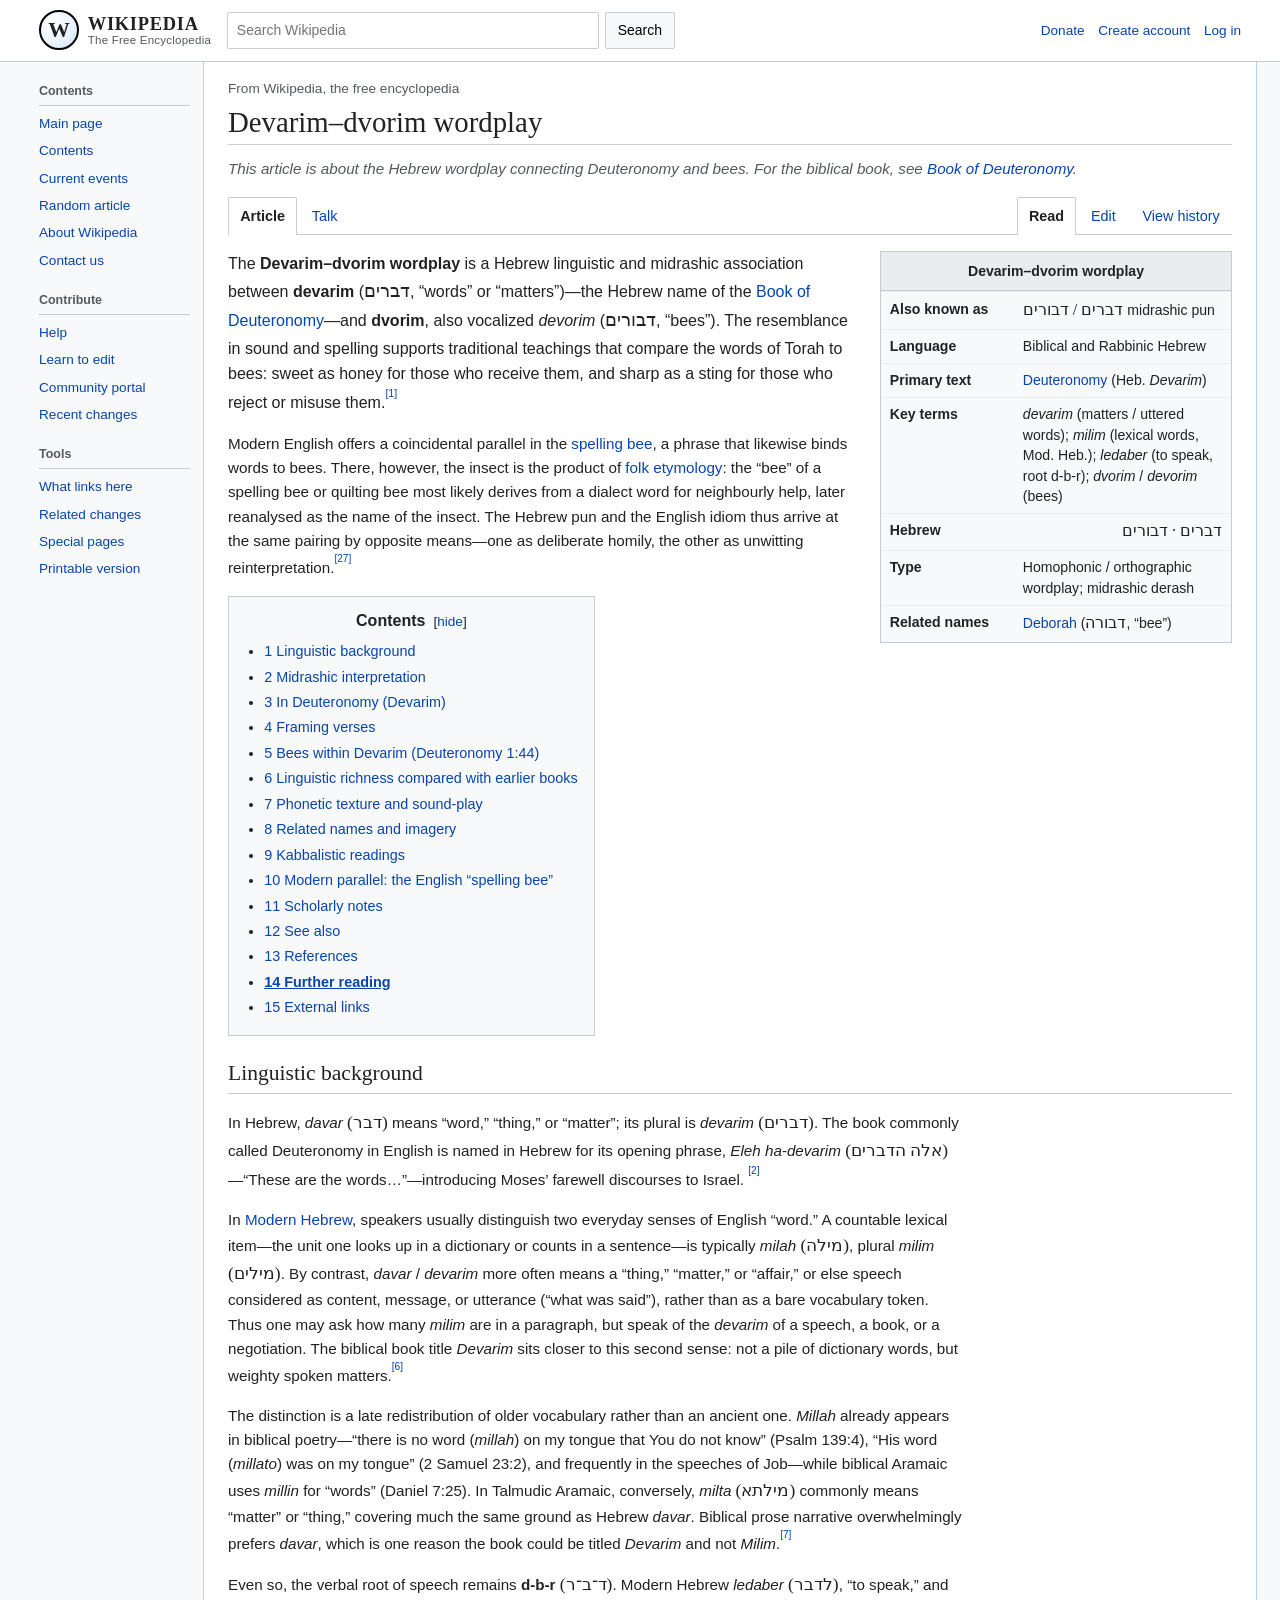
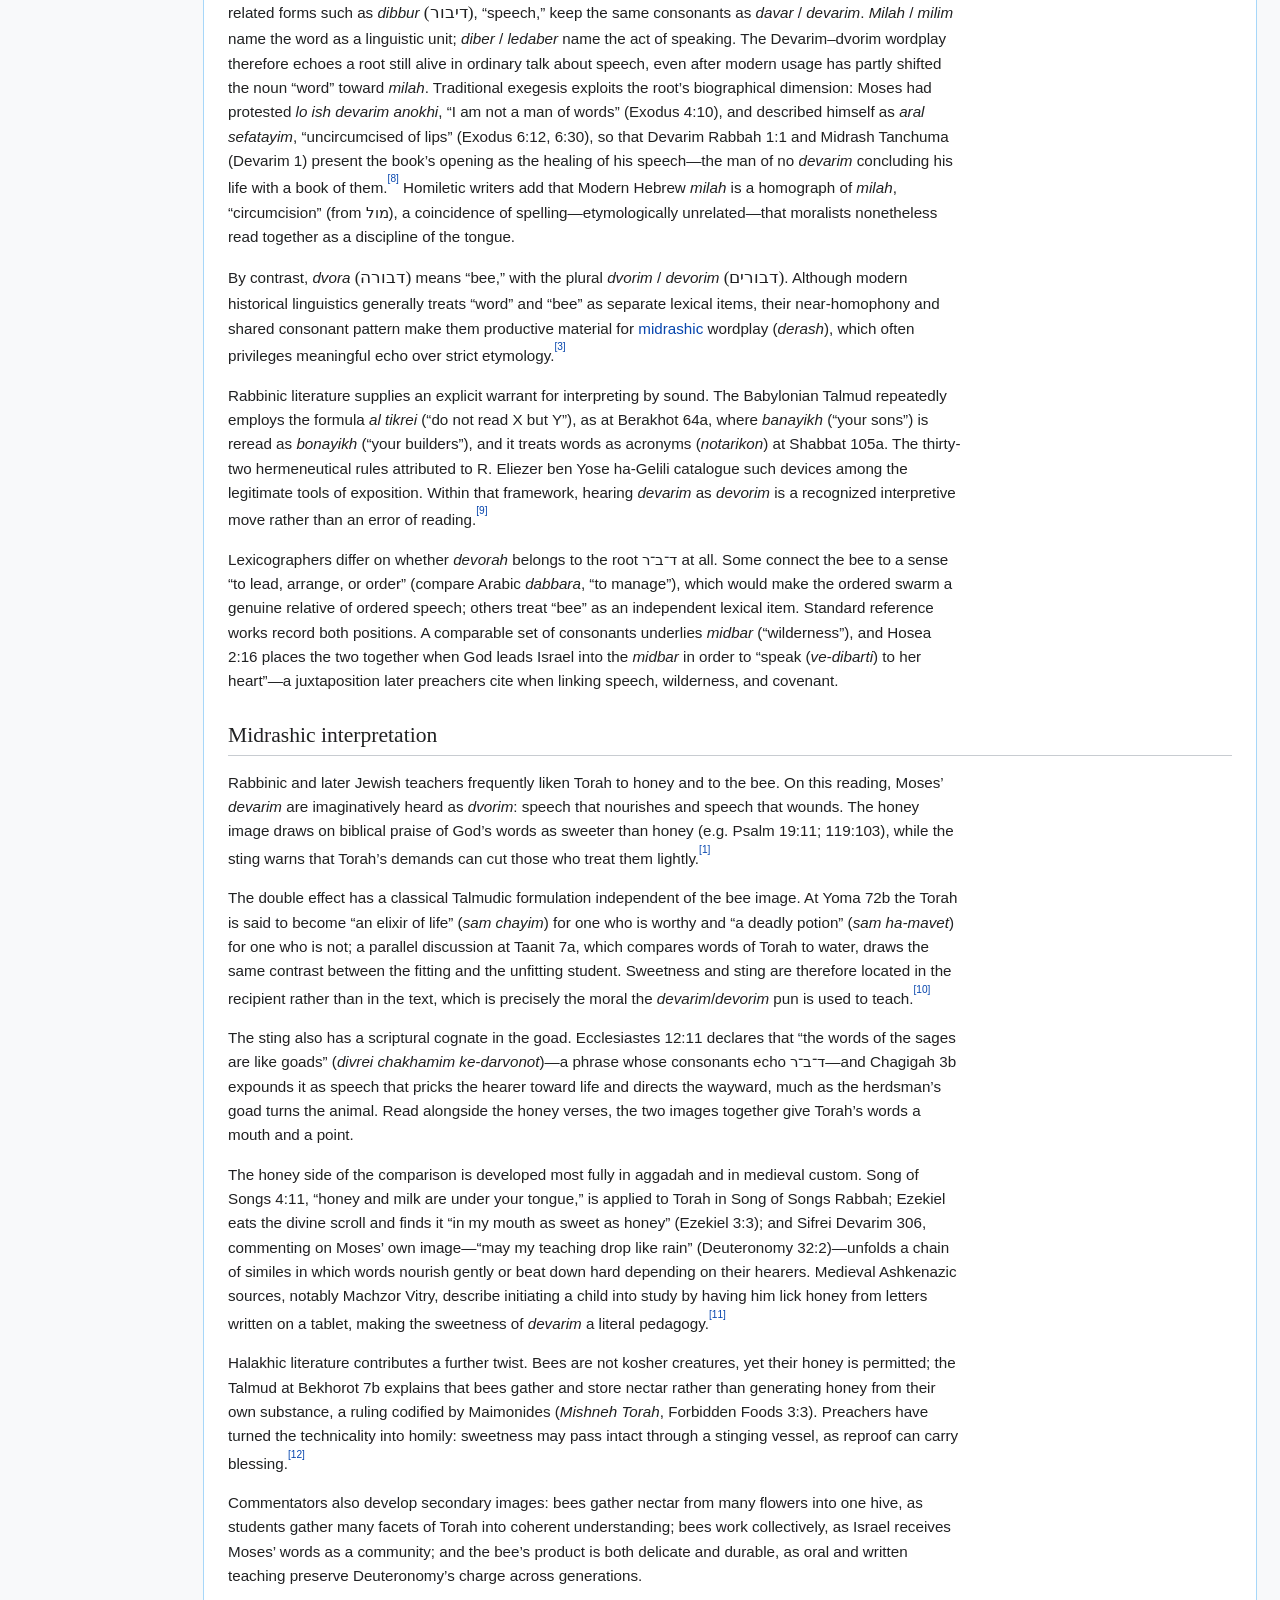
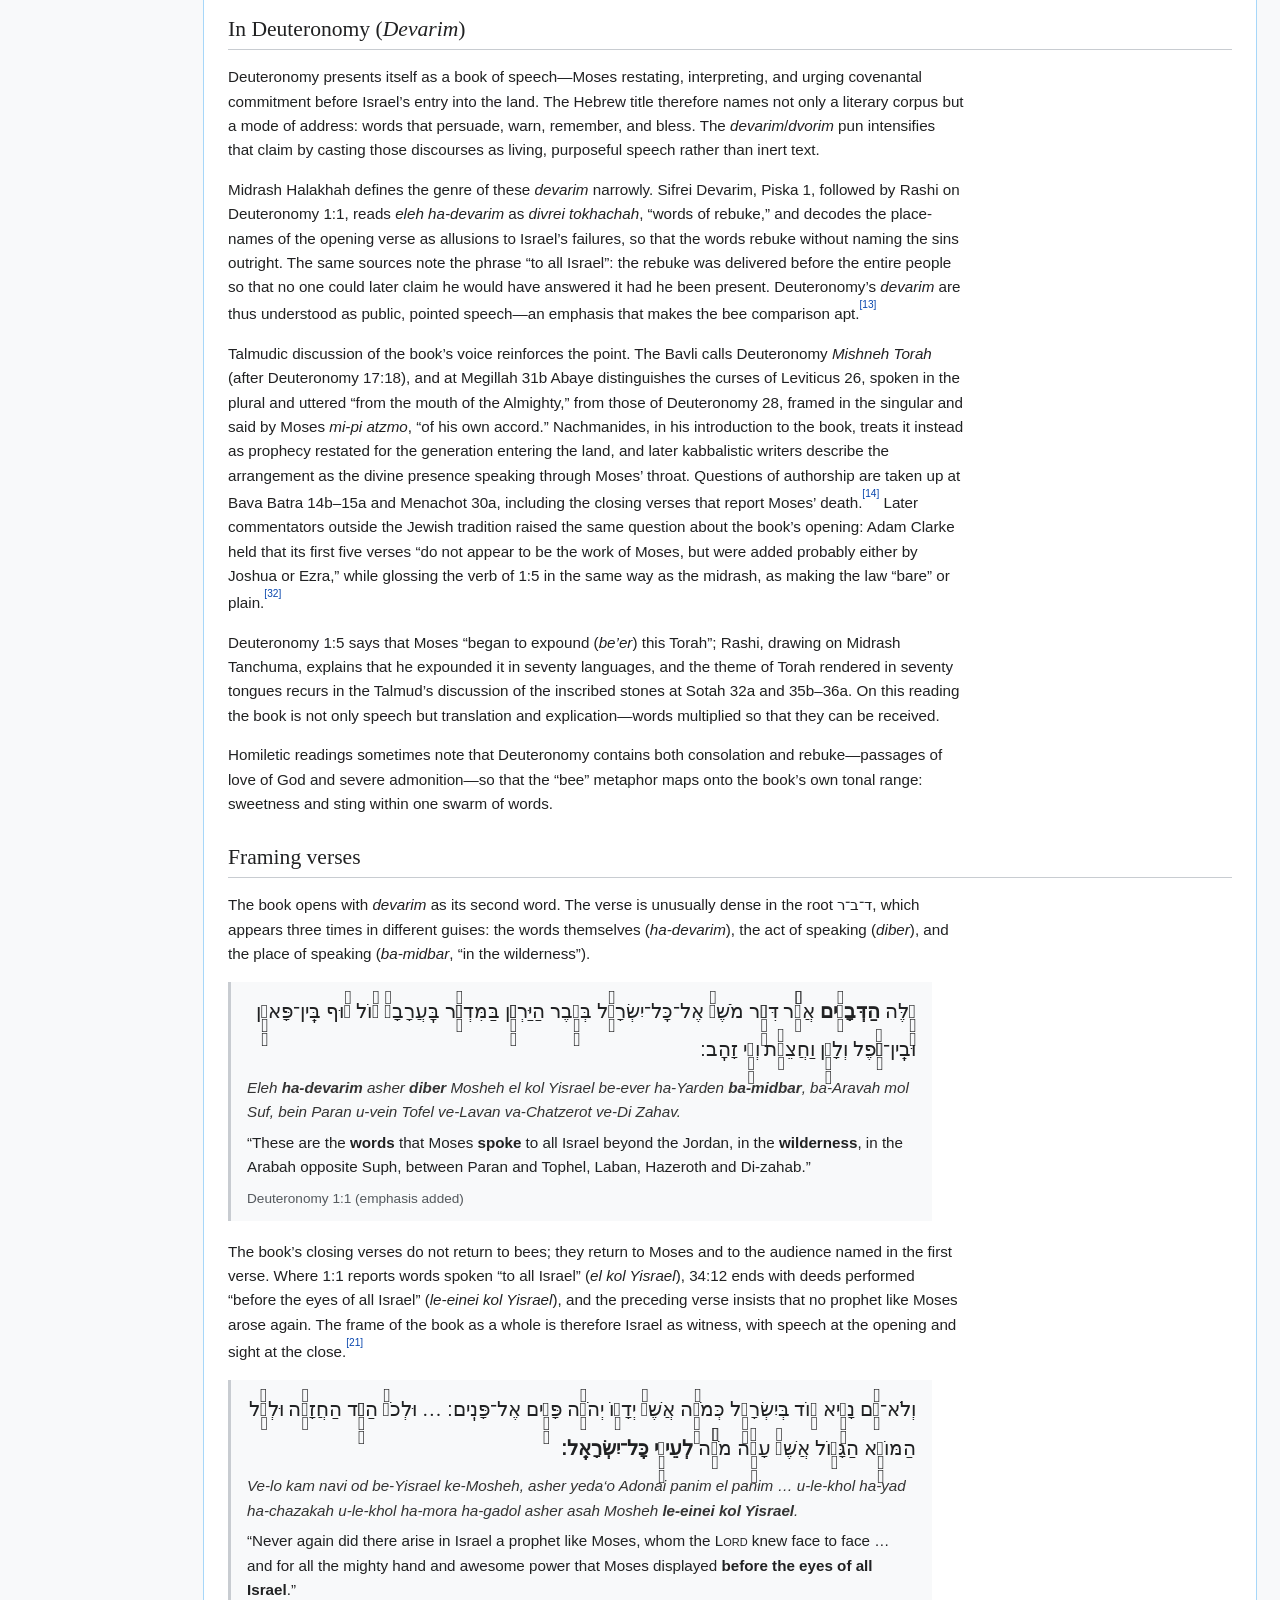
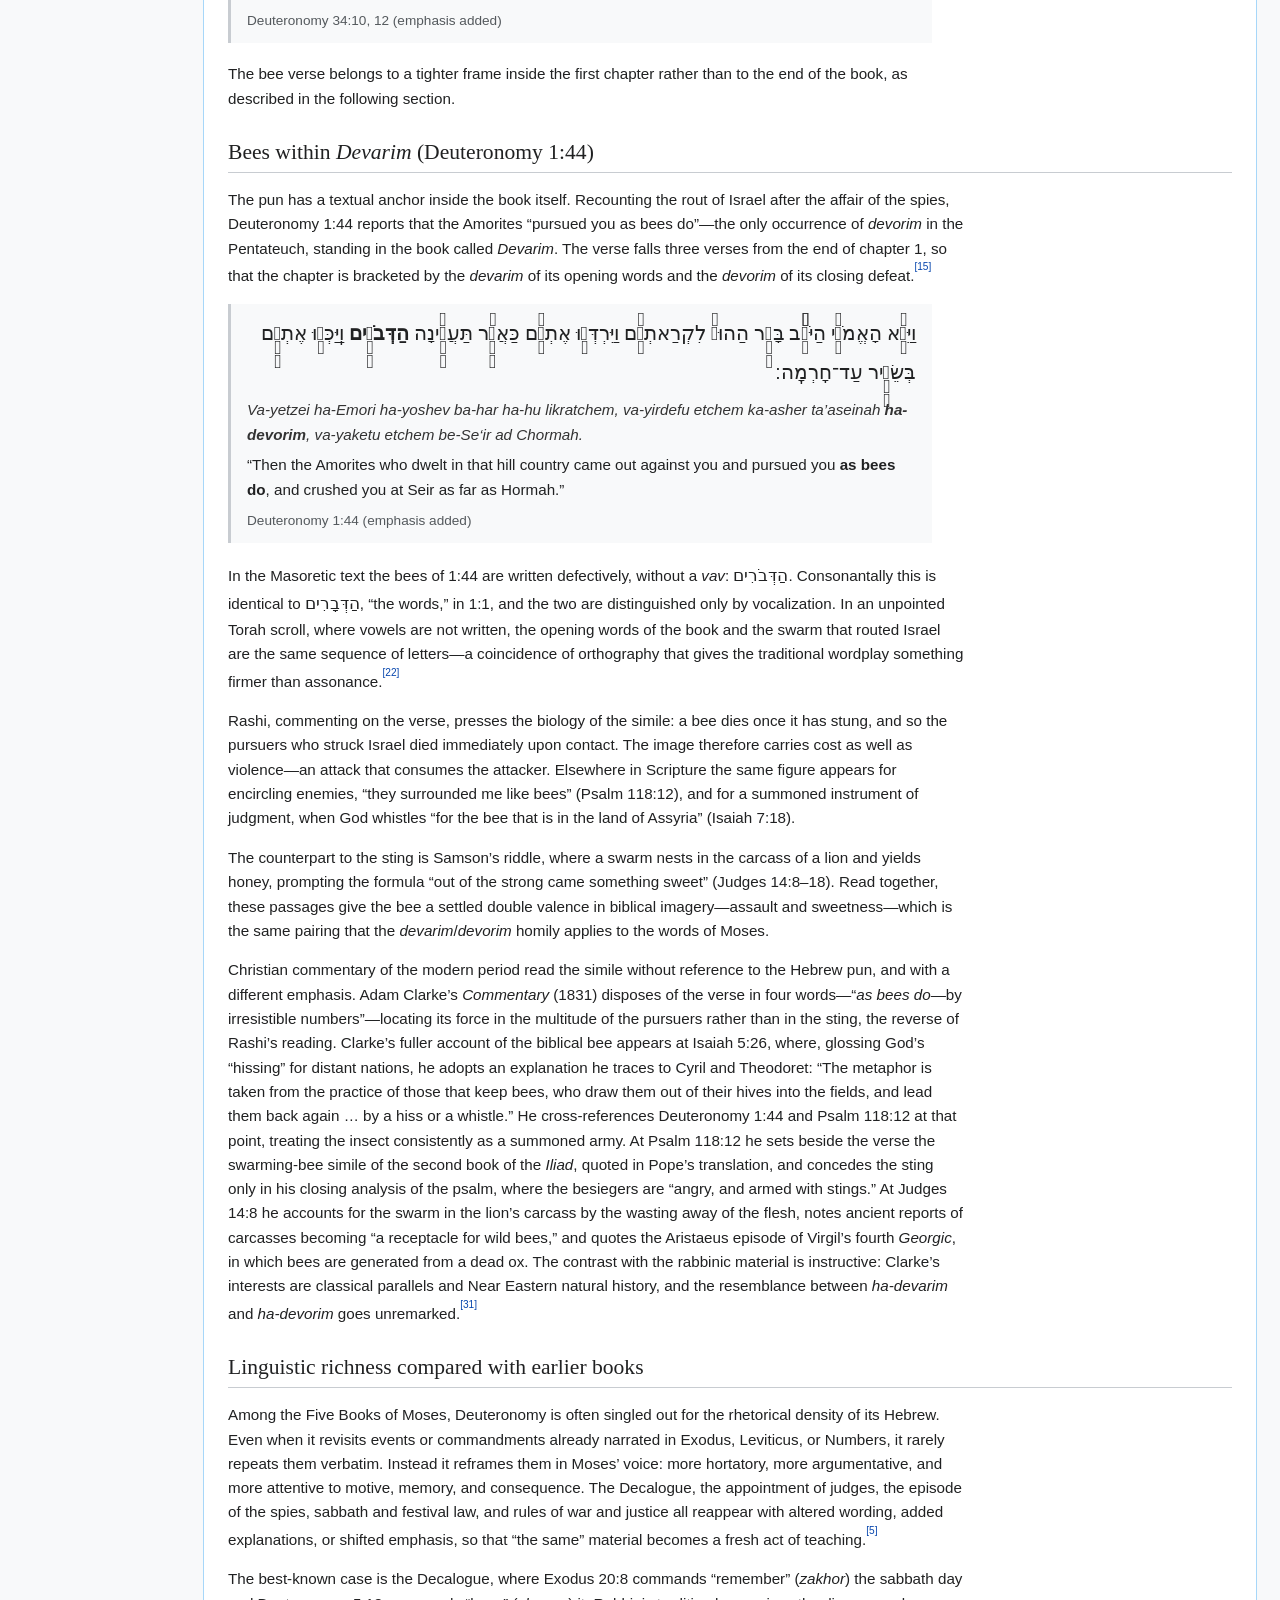
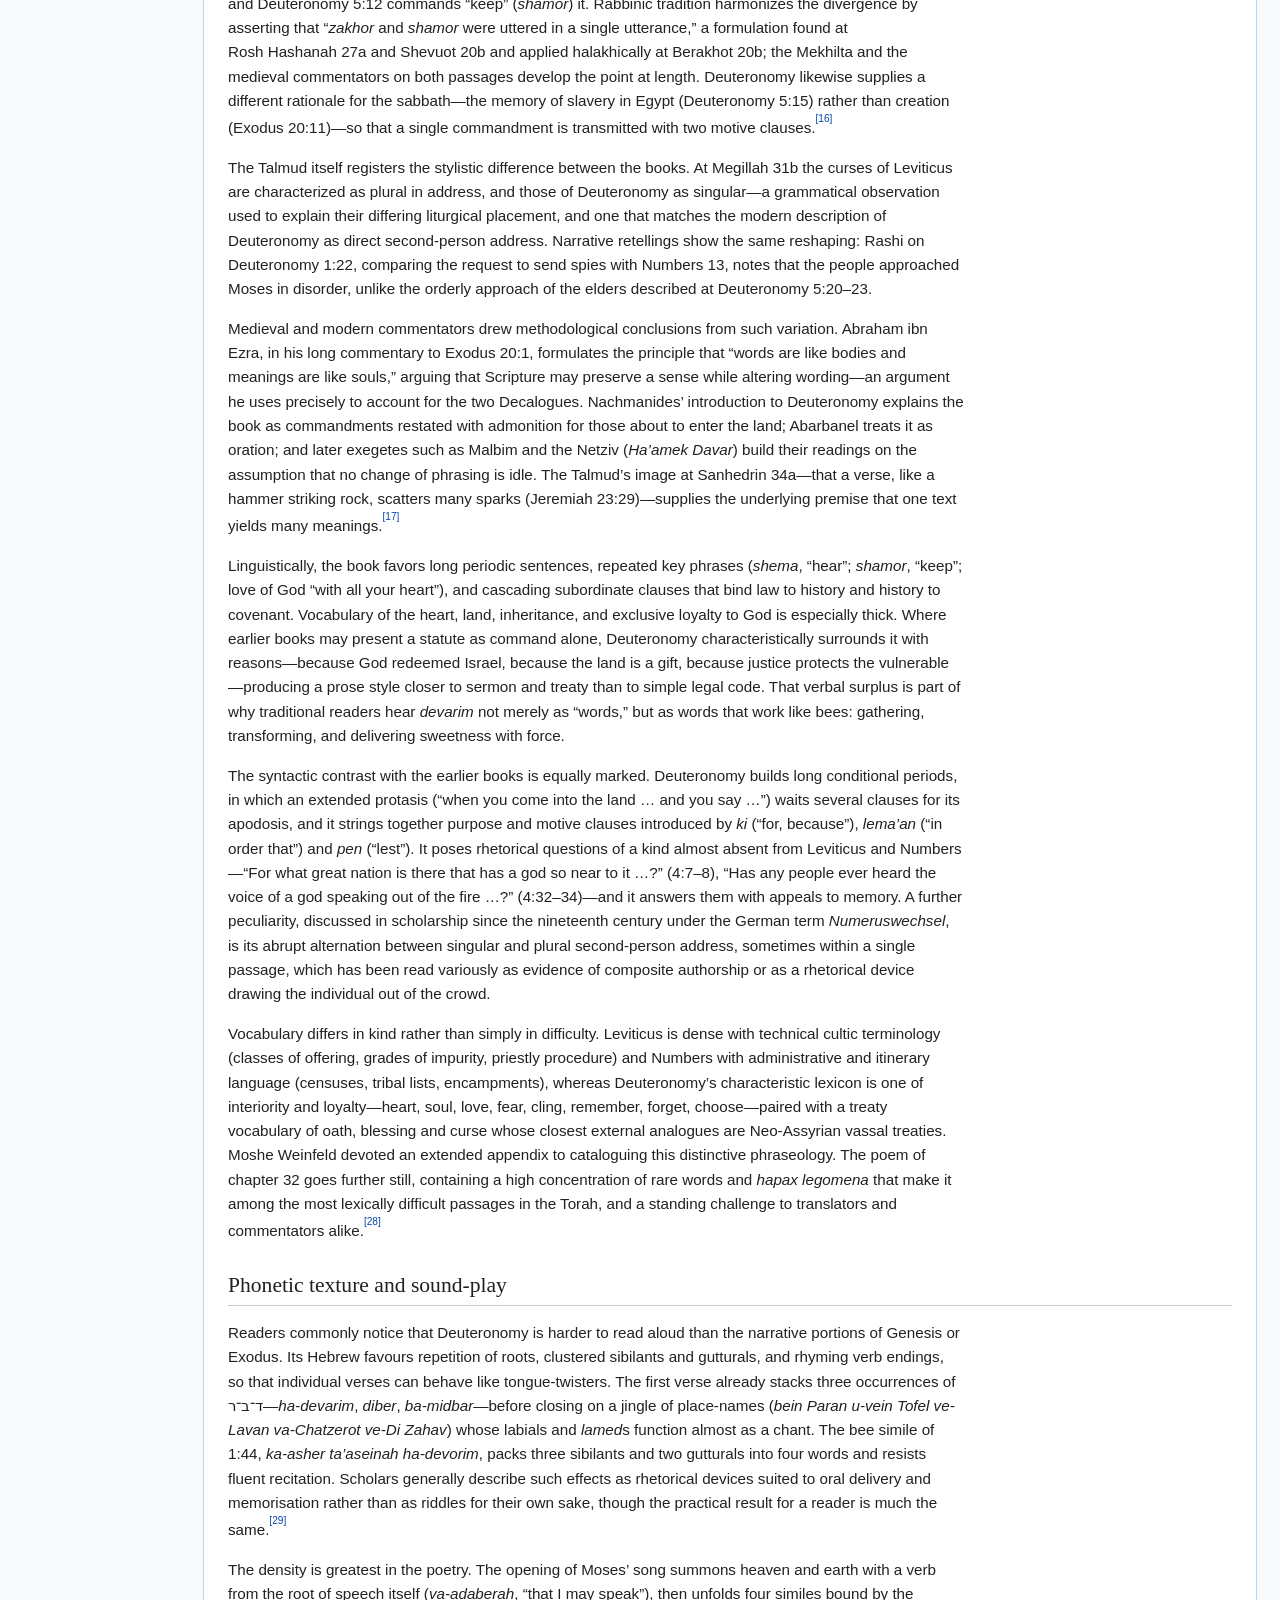
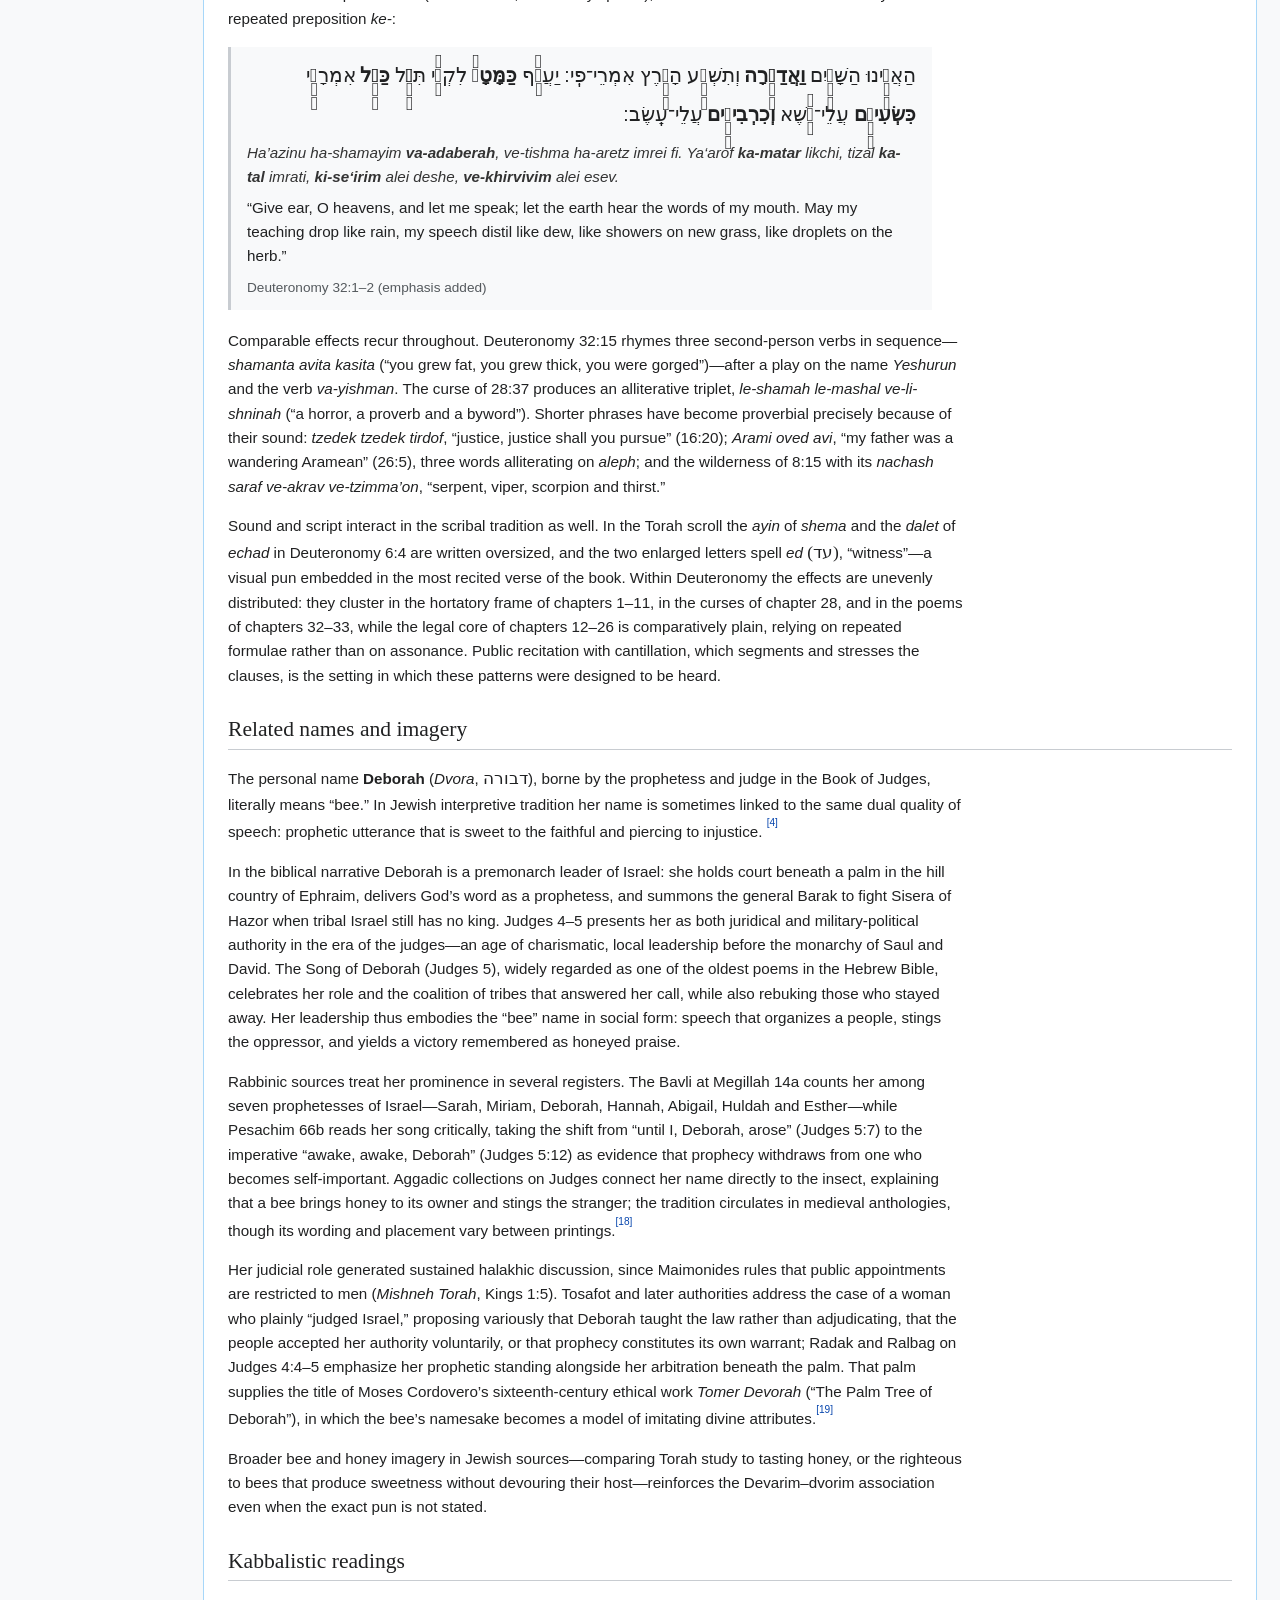
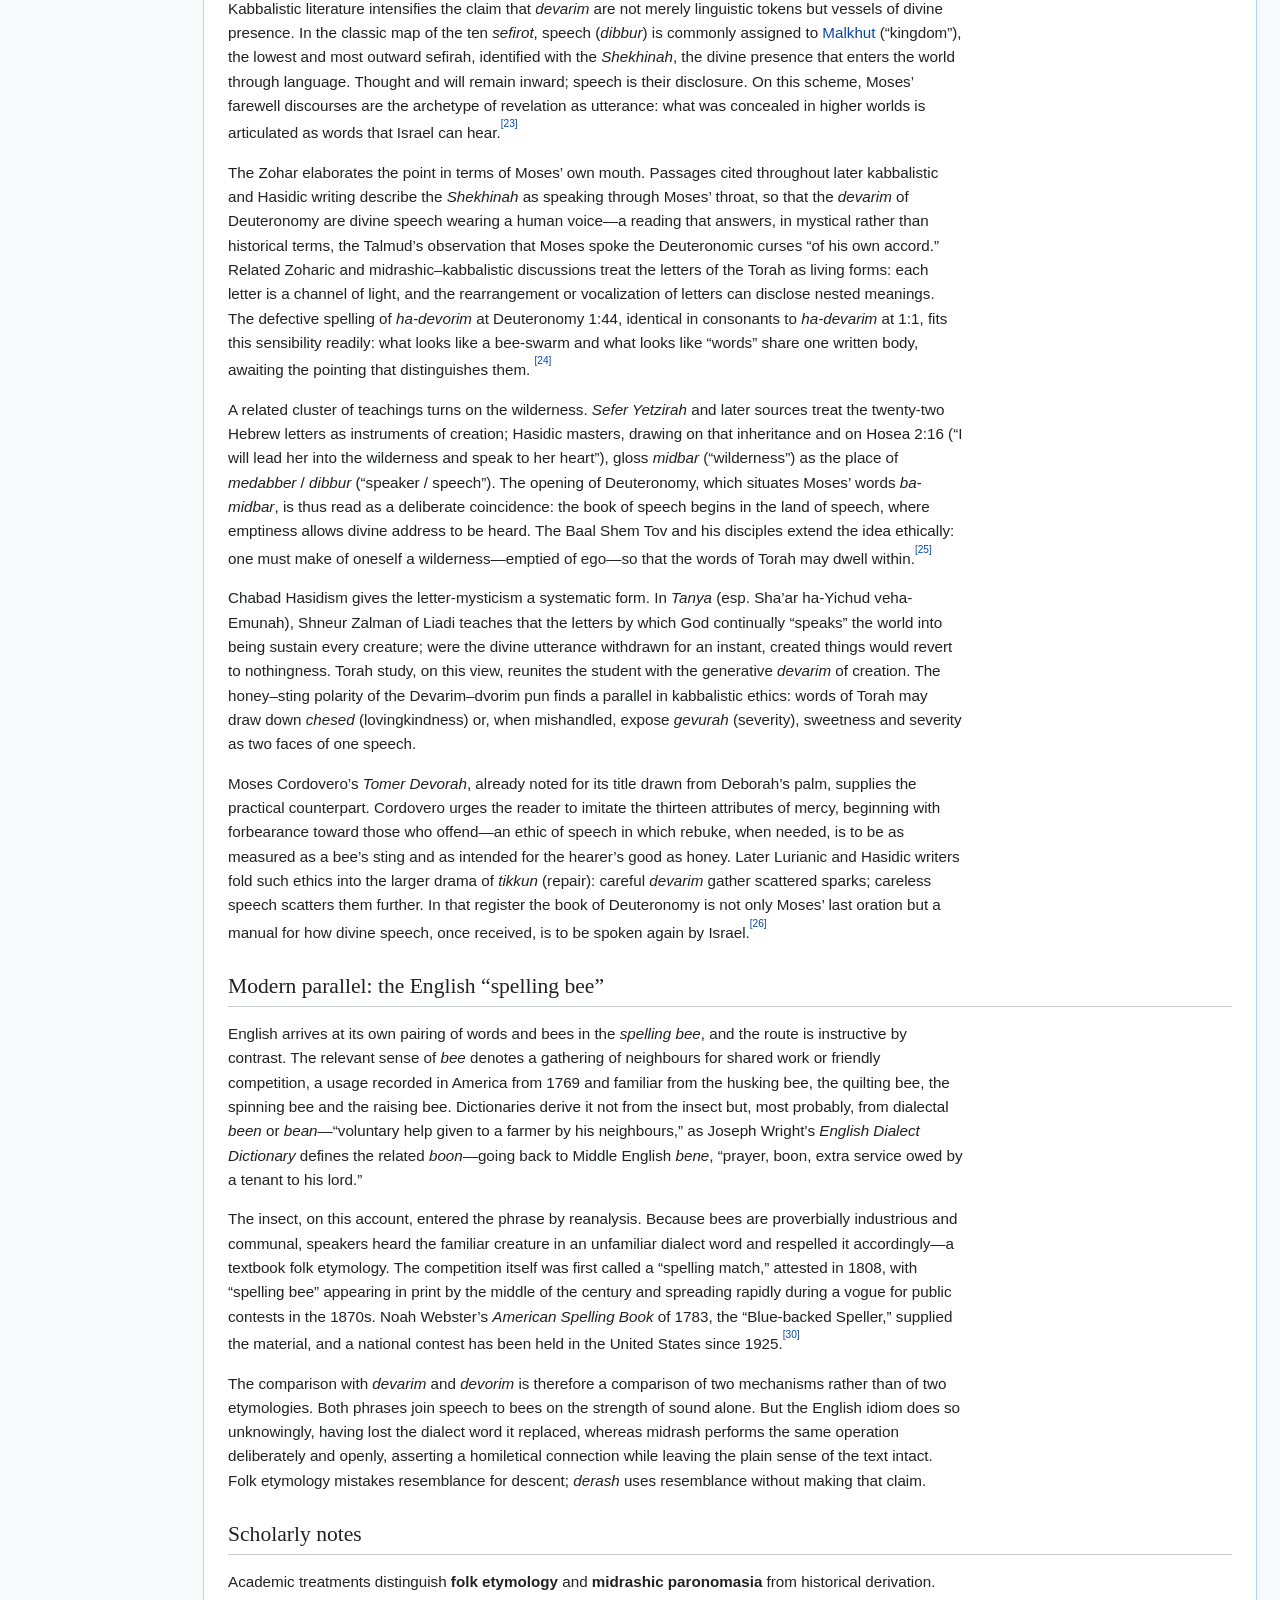
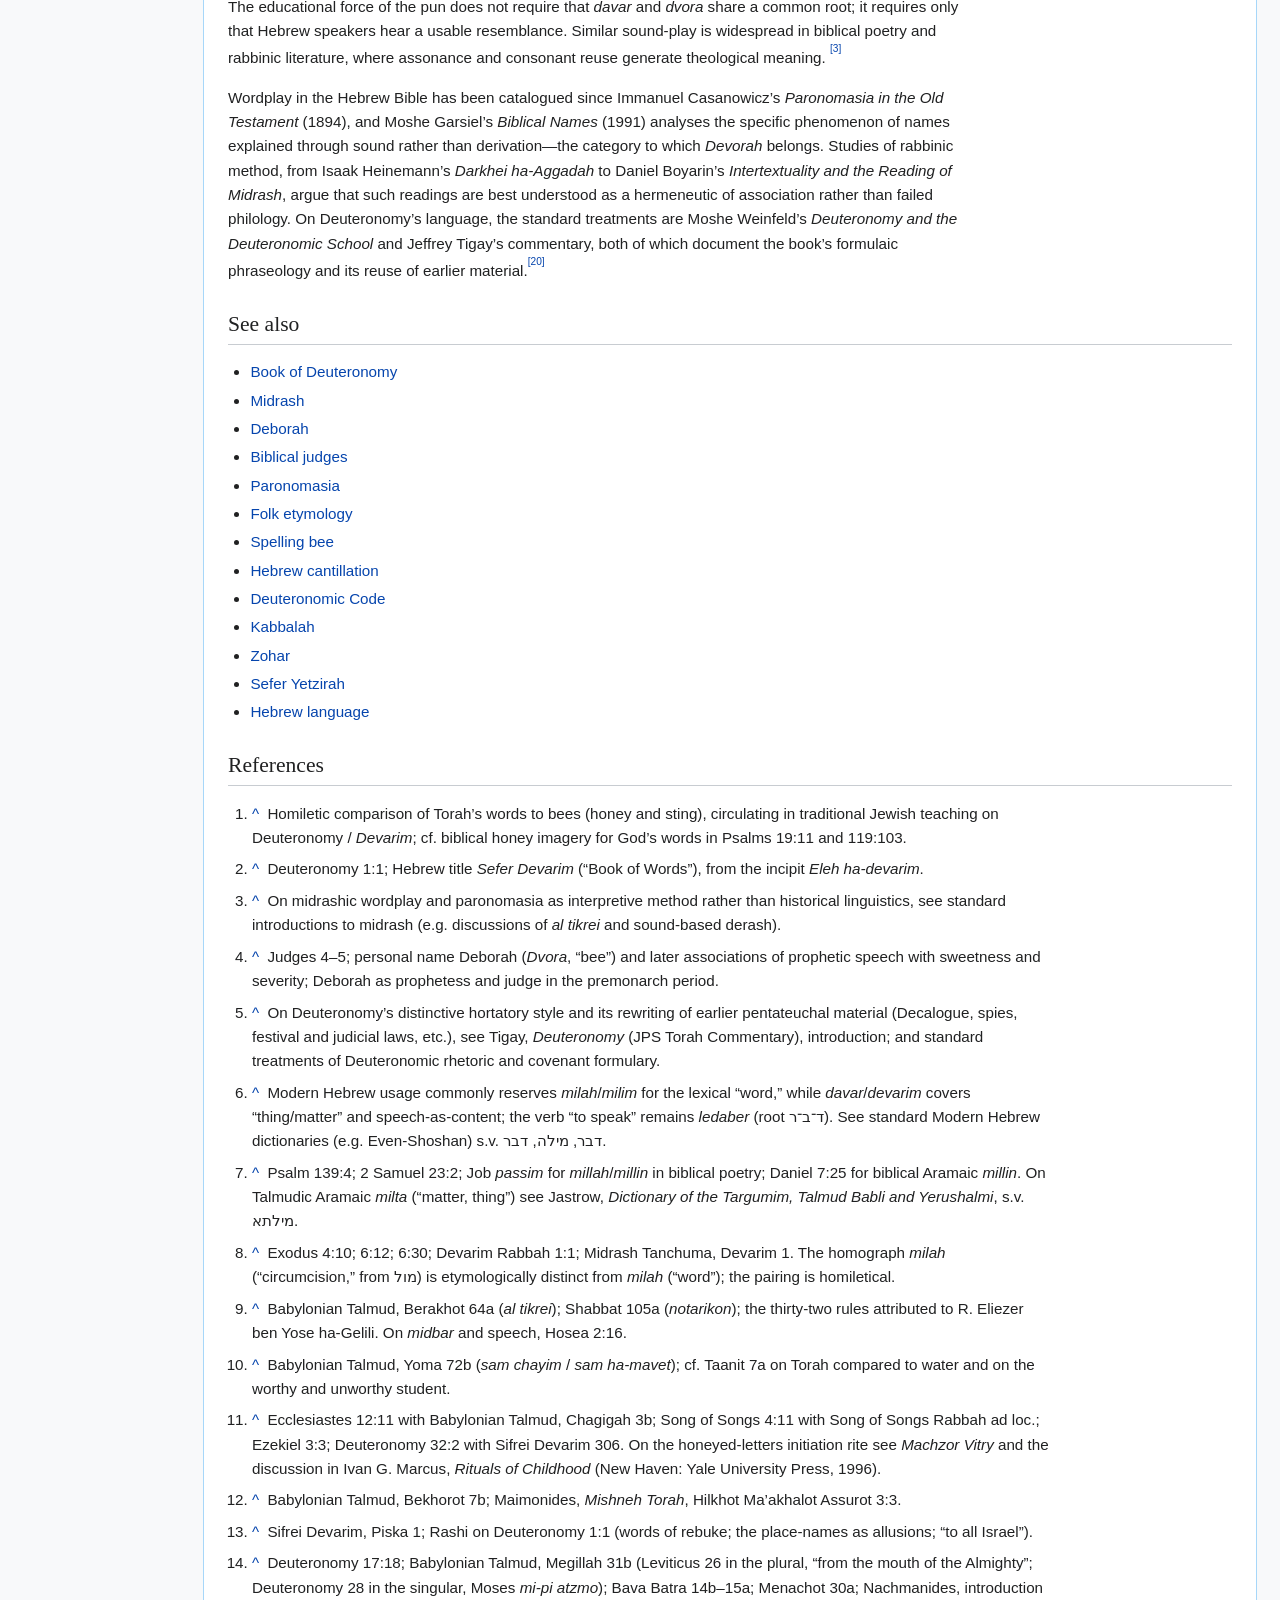
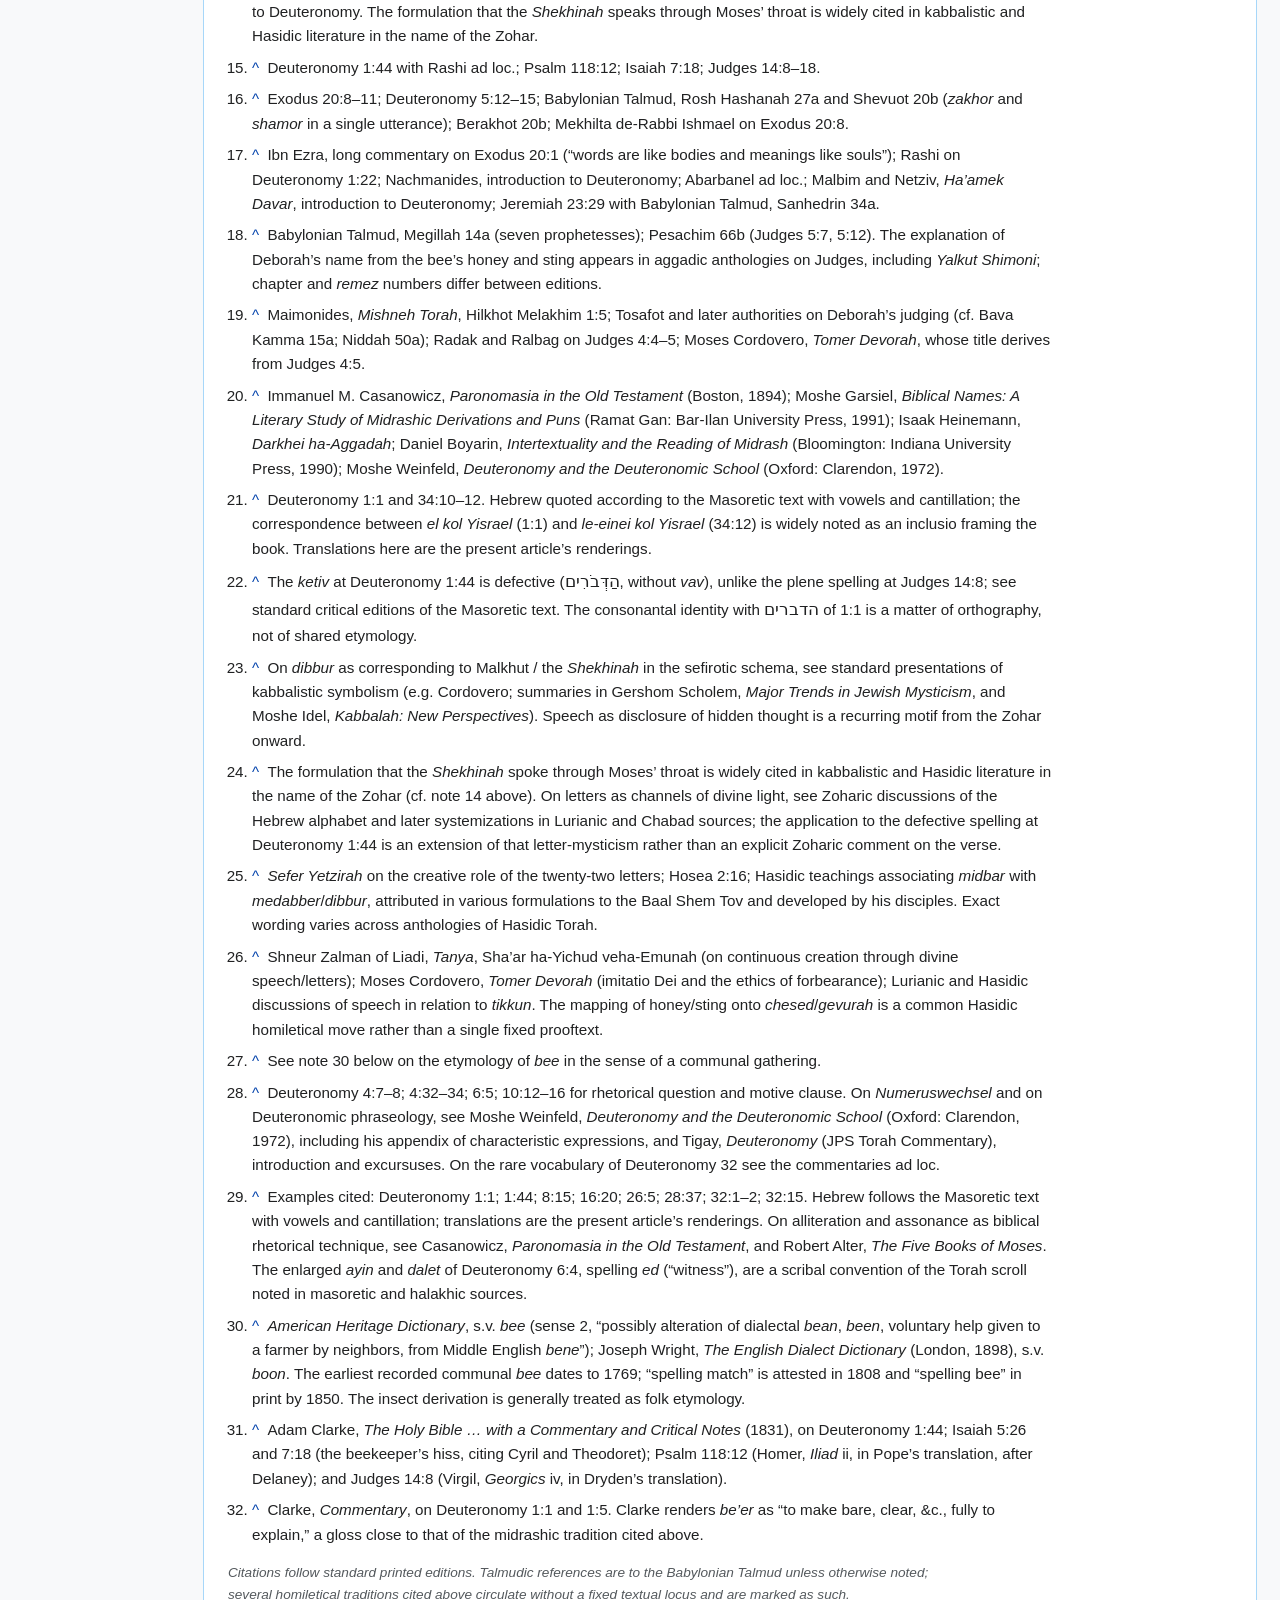
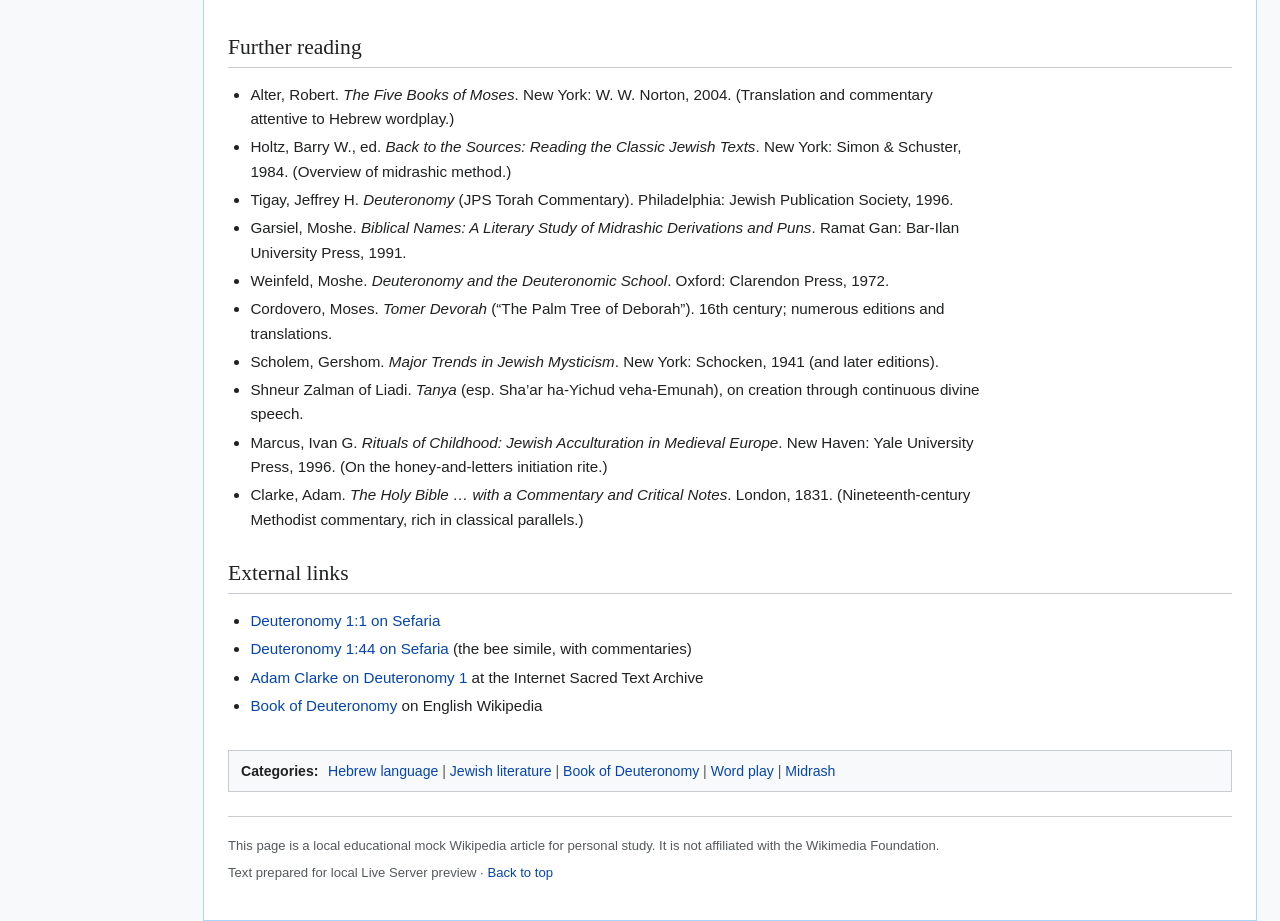
==== index.html @ 3f709ce2 "Preserve the original Devarim wordplay article Record the existing site before the requested editori" ====
<!DOCTYPE html>
<html lang="en">
  <head>
    <meta charset="UTF-8" />
    <meta name="viewport" content="width=device-width, initial-scale=1.0" />
    <title>Devarim–dvorim wordplay - Wikipedia</title>
    <link rel="stylesheet" href="styles.css" />
  </head>
  <body>
    <a class="skip-link" href="#content">Jump to content</a>

    <header class="mw-header" role="banner">
      <div class="mw-header-inner">
        <a class="mw-logo" href="#content" aria-label="Main page">
          <span class="mw-logo-mark" aria-hidden="true">W</span>
          <span class="mw-logo-text">
            <span class="mw-logo-wordmark">WIKIPEDIA</span>
            <span class="mw-logo-tagline">The Free Encyclopedia</span>
          </span>
        </a>
        <form class="mw-search" role="search" action="#" method="get">
          <label class="visually-hidden" for="searchInput">Search Wikipedia</label>
          <input
            id="searchInput"
            type="search"
            name="search"
            placeholder="Search Wikipedia"
            autocomplete="off"
          />
          <button type="submit">Search</button>
        </form>
        <nav class="mw-user-links" aria-label="Personal tools">
          <a href="#content">Donate</a>
          <a href="#content">Create account</a>
          <a href="#content">Log in</a>
        </nav>
      </div>
    </header>

    <div class="mw-page">
      <aside class="mw-sidebar" aria-label="Main menu">
        <nav>
          <h2 class="sidebar-heading">Contents</h2>
          <ul class="sidebar-nav">
            <li><a href="#content">Main page</a></li>
            <li><a href="#See_also">Contents</a></li>
            <li><a href="#References">Current events</a></li>
            <li><a href="#content">Random article</a></li>
            <li><a href="#content">About Wikipedia</a></li>
            <li><a href="#content">Contact us</a></li>
          </ul>
          <h2 class="sidebar-heading">Contribute</h2>
          <ul class="sidebar-nav">
            <li><a href="#content">Help</a></li>
            <li><a href="#content">Learn to edit</a></li>
            <li><a href="#content">Community portal</a></li>
            <li><a href="#content">Recent changes</a></li>
          </ul>
          <h2 class="sidebar-heading">Tools</h2>
          <ul class="sidebar-nav">
            <li><a href="#content">What links here</a></li>
            <li><a href="#content">Related changes</a></li>
            <li><a href="#content">Special pages</a></li>
            <li><a id="printLink" href="#">Printable version</a></li>
          </ul>
        </nav>
      </aside>

      <main id="content" class="mw-content" role="main">
        <div class="mw-indicators">
          <div class="mw-indicator" title="From Wikipedia, the free encyclopedia">
            From Wikipedia, the free encyclopedia
          </div>
        </div>

        <h1 id="firstHeading" class="firstHeading">
          Devarim–dvorim wordplay
        </h1>

        <div class="mw-body-content">
          <div class="hatnote">
            This article is about the Hebrew wordplay connecting Deuteronomy and
            bees. For the biblical book, see
            <a href="https://en.wikipedia.org/wiki/Book_of_Deuteronomy" target="_blank" rel="noopener noreferrer">Book of Deuteronomy</a>.
          </div>

          <div class="mw-article-toolbar" role="navigation" aria-label="Namespaces and views">
            <div class="vector-menu-tabs">
              <a class="selected" href="#content">Article</a>
              <a href="#Talk">Talk</a>
            </div>
            <div class="vector-menu-views">
              <a class="selected" href="#content">Read</a>
              <a href="#content">Edit</a>
              <a href="#content">View history</a>
            </div>
          </div>

          <aside class="infobox">
            <div class="infobox-title">Devarim–dvorim wordplay</div>
            <table>
              <tbody>
                <tr>
                  <th>Also known as</th>
                  <td>
                    <span class="he" dir="rtl" lang="he">דברים / דבורים</span>
                    midrashic pun
                  </td>
                </tr>
                <tr>
                  <th>Language</th>
                  <td>Biblical and Rabbinic Hebrew</td>
                </tr>
                <tr>
                  <th>Primary text</th>
                  <td>
                    <a href="https://en.wikipedia.org/wiki/Book_of_Deuteronomy" target="_blank" rel="noopener noreferrer">Deuteronomy</a>
                    <span class="nowrap">(Heb. <i>Devarim</i>)</span>
                  </td>
                </tr>
                <tr>
                  <th>Key terms</th>
                  <td>
                    <i>devarim</i> (matters / uttered words);
                    <i>milim</i> (lexical words, Mod. Heb.);
                    <i>ledaber</i> (to speak, root d-b-r);
                    <i>dvorim</i> / <i>devorim</i> (bees)
                  </td>
                </tr>
                <tr>
                  <th>Hebrew</th>
                  <td class="he" dir="rtl" lang="he">דברים · דבורים</td>
                </tr>
                <tr>
                  <th>Type</th>
                  <td>Homophonic / orthographic wordplay; midrashic derash</td>
                </tr>
                <tr>
                  <th>Related names</th>
                  <td>
                    <a href="https://en.wikipedia.org/wiki/Deborah" target="_blank" rel="noopener noreferrer">Deborah</a>
                    (<span class="he" dir="rtl" lang="he">דבורה</span>, “bee”)
                  </td>
                </tr>
              </tbody>
            </table>
          </aside>

          <p class="lead">
            The <b>Devarim–dvorim wordplay</b> is a Hebrew linguistic and midrashic
            association between <b>devarim</b>
            (<span class="he" dir="rtl" lang="he">דברים</span>, “words” or
            “matters”)—the Hebrew name of the
            <a href="https://en.wikipedia.org/wiki/Book_of_Deuteronomy" target="_blank" rel="noopener noreferrer">Book of Deuteronomy</a>—and
            <b>dvorim</b>, also vocalized <i>devorim</i>
            (<span class="he" dir="rtl" lang="he">דבורים</span>, “bees”). The
            resemblance in sound and spelling supports traditional teachings that
            compare the words of Torah to bees: sweet as honey for those who
            receive them, and sharp as a sting for those who reject or misuse
            them.<sup id="cite_ref-1" class="reference"><a href="#cite_note-1">[1]</a></sup>
          </p>
          <p>
            Modern English offers a coincidental parallel in the
            <a href="https://en.wikipedia.org/wiki/Spelling_bee" target="_blank" rel="noopener noreferrer">spelling bee</a>,
            a phrase that likewise binds words to bees. There, however, the insect
            is the product of
            <a href="https://en.wikipedia.org/wiki/Folk_etymology" target="_blank" rel="noopener noreferrer">folk etymology</a>:
            the “bee” of a spelling bee or quilting bee most likely derives from a
            dialect word for neighbourly help, later reanalysed as the name of the
            insect. The Hebrew pun and the English idiom thus arrive at the same
            pairing by opposite means—one as deliberate homily, the other as
            unwitting
            reinterpretation.<sup id="cite_ref-27" class="reference"><a href="#cite_note-27">[27]</a></sup>
          </p>

          <div id="toc" class="toc" role="navigation" aria-labelledby="toctitle">
            <div class="toctitle">
              <h2 id="toctitle">Contents</h2>
              <span class="toc-toggle">
                [<a href="#" id="toggleToc" aria-controls="toc-list" aria-expanded="true">hide</a>]
              </span>
            </div>
            <ul id="toc-list"></ul>
          </div>

          <section id="Linguistic_background">
            <h2>
              <span class="mw-headline">Linguistic background</span>
            </h2>
            <p>
              In Hebrew, <i>davar</i>
              <span class="he" dir="rtl" lang="he">(דבר)</span> means “word,”
              “thing,” or “matter”; its plural is <i>devarim</i>
              <span class="he" dir="rtl" lang="he">(דברים)</span>. The book
              commonly called Deuteronomy in English is named in Hebrew for its
              opening phrase, <i>Eleh ha-devarim</i>
              <span class="he" dir="rtl" lang="he">(אלה הדברים)</span>—“These are
              the words…”—introducing Moses’ farewell discourses to Israel.
              <sup id="cite_ref-2" class="reference"><a href="#cite_note-2">[2]</a></sup>
            </p>
            <p>
              In
              <a href="https://en.wikipedia.org/wiki/Modern_Hebrew" target="_blank" rel="noopener noreferrer">Modern Hebrew</a>,
              speakers usually distinguish two everyday senses of English “word.”
              A countable lexical item—the unit one looks up in a dictionary or
              counts in a sentence—is typically <i>milah</i>
              <span class="he" dir="rtl" lang="he">(מילה)</span>, plural
              <i>milim</i>
              <span class="he" dir="rtl" lang="he">(מילים)</span>. By contrast,
              <i>davar</i> / <i>devarim</i> more often means a “thing,” “matter,”
              or “affair,” or else speech considered as content, message, or
              utterance (“what was said”), rather than as a bare vocabulary
              token. Thus one may ask how many <i>milim</i> are in a paragraph,
              but speak of the <i>devarim</i> of a speech, a book, or a
              negotiation. The biblical book title <i>Devarim</i> sits closer to
              this second sense: not a pile of dictionary words, but weighty
              spoken matters.<sup id="cite_ref-6" class="reference"><a href="#cite_note-6">[6]</a></sup>
            </p>
            <p>
              The distinction is a late redistribution of older vocabulary rather
              than an ancient one. <i>Millah</i> already appears in biblical
              poetry—“there is no word (<i>millah</i>) on my tongue that You do not
              know” (Psalm 139:4), “His word (<i>millato</i>) was on my tongue”
              (2 Samuel 23:2), and frequently in the speeches of Job—while
              biblical Aramaic uses <i>millin</i> for “words” (Daniel 7:25). In
              Talmudic Aramaic, conversely, <i>milta</i>
              <span class="he" dir="rtl" lang="he">(מילתא)</span> commonly means
              “matter” or “thing,” covering much the same ground as Hebrew
              <i>davar</i>. Biblical prose narrative overwhelmingly prefers
              <i>davar</i>, which is one reason the book could be titled
              <i>Devarim</i> and not
              <i>Milim</i>.<sup id="cite_ref-7" class="reference"><a href="#cite_note-7">[7]</a></sup>
            </p>
            <p>
              Even so, the verbal root of speech remains
              <b>d-b-r</b>
              <span class="he" dir="rtl" lang="he">(ד־ב־ר)</span>. Modern Hebrew
              <i>ledaber</i>
              <span class="he" dir="rtl" lang="he">(לדבר)</span>, “to speak,”
              and related forms such as <i>dibbur</i>
              <span class="he" dir="rtl" lang="he">(דיבור)</span>, “speech,”
              keep the same consonants as <i>davar</i> / <i>devarim</i>.
              <i>Milah</i> / <i>milim</i> name the word as a linguistic unit;
              <i>diber</i> / <i>ledaber</i> name the act of speaking. The
              Devarim–dvorim wordplay therefore echoes a root still alive in
              ordinary talk about speech, even after modern usage has partly
              shifted the noun “word” toward <i>milah</i>. Traditional exegesis
              exploits the root’s biographical dimension: Moses had protested
              <i>lo ish devarim anokhi</i>, “I am not a man of words”
              (Exodus 4:10), and described himself as <i>aral sefatayim</i>,
              “uncircumcised of lips” (Exodus 6:12, 6:30), so that Devarim
              Rabbah 1:1 and Midrash Tanchuma (Devarim 1) present the book’s
              opening as the healing of his speech—the man of no <i>devarim</i>
              concluding his life with a book of
              them.<sup id="cite_ref-8" class="reference"><a href="#cite_note-8">[8]</a></sup>
              Homiletic writers add that Modern Hebrew <i>milah</i> is a homograph
              of <i>milah</i>, “circumcision” (from מול), a coincidence of
              spelling—etymologically unrelated—that moralists nonetheless read
              together as a discipline of the tongue.
            </p>
            <p>
              By contrast, <i>dvora</i>
              <span class="he" dir="rtl" lang="he">(דבורה)</span> means “bee,”
              with the plural <i>dvorim</i> /
              <i>devorim</i>
              <span class="he" dir="rtl" lang="he">(דבורים)</span>. Although
              modern historical linguistics generally treats “word” and “bee” as
              separate lexical items, their near-homophony and shared consonant
              pattern make them productive material for
              <a href="https://en.wikipedia.org/wiki/Midrash" target="_blank" rel="noopener noreferrer">midrashic</a>
              wordplay (<i>derash</i>), which often privileges meaningful echo
              over strict etymology.<sup id="cite_ref-3" class="reference"><a href="#cite_note-3">[3]</a></sup>
            </p>

            <p>
              Rabbinic literature supplies an explicit warrant for interpreting by
              sound. The Babylonian Talmud repeatedly employs the formula
              <i>al tikrei</i> (“do not read X but Y”), as at
              <span class="nowrap">Berakhot 64a</span>, where <i>banayikh</i>
              (“your sons”) is reread as <i>bonayikh</i> (“your builders”), and it
              treats words as acronyms
              (<i>notarikon</i>) at <span class="nowrap">Shabbat 105a</span>. The
              thirty-two hermeneutical rules attributed to
              R. Eliezer ben Yose ha-Gelili catalogue such devices among the
              legitimate tools of exposition. Within that framework, hearing
              <i>devarim</i> as <i>devorim</i> is a recognized interpretive move
              rather than an error of
              reading.<sup id="cite_ref-9" class="reference"><a href="#cite_note-9">[9]</a></sup>
            </p>
            <p>
              Lexicographers differ on whether <i>devorah</i> belongs to the root
              ד־ב־ר at all. Some connect the bee to a sense “to lead, arrange, or
              order” (compare Arabic <i>dabbara</i>, “to manage”), which would make
              the ordered swarm a genuine relative of ordered speech; others treat
              “bee” as an independent lexical item. Standard reference works record
              both positions. A comparable set of consonants underlies
              <i>midbar</i> (“wilderness”), and Hosea 2:16 places the two together
              when God leads Israel into the <i>midbar</i> in order to
              “speak (<i>ve-dibarti</i>) to her heart”—a juxtaposition later
              preachers cite when linking speech, wilderness, and covenant.
            </p>
          </section>

          <section id="Midrashic_interpretation">
            <h2>
              <span class="mw-headline">Midrashic interpretation</span>
            </h2>
            <p>
              Rabbinic and later Jewish teachers frequently liken Torah to honey
              and to the bee. On this reading, Moses’ <i>devarim</i> are
              imaginatively heard as <i>dvorim</i>: speech that nourishes and
              speech that wounds. The honey image draws on biblical praise of
              God’s words as sweeter than honey
              <span class="nowrap">(e.g. Psalm 19:11; 119:103)</span>, while the
              sting warns that Torah’s demands can cut those who treat them
              lightly.<sup class="reference"><a href="#cite_note-1">[1]</a></sup>
            </p>
            <p>
              The double effect has a classical Talmudic formulation independent of
              the bee image. At <span class="nowrap">Yoma 72b</span> the Torah is
              said to become “an elixir of life” (<i>sam chayim</i>) for one who is
              worthy and “a deadly potion” (<i>sam ha-mavet</i>) for one who is
              not; a parallel discussion at
              <span class="nowrap">Taanit 7a</span>, which compares words of Torah
              to water, draws the same contrast between the fitting and the
              unfitting student. Sweetness and sting are therefore located in the
              recipient rather than in the text, which is precisely the moral the
              <i>devarim</i>/<i>devorim</i> pun is used to
              teach.<sup id="cite_ref-10" class="reference"><a href="#cite_note-10">[10]</a></sup>
            </p>
            <p>
              The sting also has a scriptural cognate in the goad. Ecclesiastes
              12:11 declares that “the words of the sages are like goads”
              (<i>divrei chakhamim ke-darvonot</i>)—a phrase whose consonants echo
              ד־ב־ר—and <span class="nowrap">Chagigah 3b</span> expounds it as
              speech that pricks the hearer toward life and directs the wayward,
              much as the herdsman’s goad turns the animal. Read alongside the
              honey verses, the two images together give Torah’s words a mouth and
              a point.
            </p>
            <p>
              The honey side of the comparison is developed most fully in aggadah
              and in medieval custom. Song of Songs 4:11, “honey and milk are under
              your tongue,” is applied to Torah in Song of Songs Rabbah; Ezekiel
              eats the divine scroll and finds it “in my mouth as sweet as honey”
              (Ezekiel 3:3); and Sifrei Devarim 306, commenting on Moses’ own
              image—“may my teaching drop like rain” (Deuteronomy 32:2)—unfolds a
              chain of similes in which words nourish gently or beat down hard
              depending on their hearers. Medieval Ashkenazic sources, notably
              Machzor Vitry, describe initiating a child into study by having him
              lick honey from letters written on a tablet, making the sweetness of
              <i>devarim</i> a literal
              pedagogy.<sup id="cite_ref-11" class="reference"><a href="#cite_note-11">[11]</a></sup>
            </p>
            <p>
              Halakhic literature contributes a further twist. Bees are not kosher
              creatures, yet their honey is permitted; the Talmud at
              <span class="nowrap">Bekhorot 7b</span> explains that bees gather and
              store nectar rather than generating honey from their own substance, a
              ruling codified by Maimonides
              (<cite>Mishneh Torah</cite>, Forbidden Foods 3:3). Preachers have
              turned the technicality into homily: sweetness may pass intact
              through a stinging vessel, as reproof can carry
              blessing.<sup id="cite_ref-12" class="reference"><a href="#cite_note-12">[12]</a></sup>
            </p>
            <p>
              Commentators also develop secondary images: bees gather nectar from
              many flowers into one hive, as students gather many facets of Torah
              into coherent understanding; bees work collectively, as Israel
              receives Moses’ words as a community; and the bee’s product is both
              delicate and durable, as oral and written teaching preserve
              Deuteronomy’s charge across generations.
            </p>
          </section>

          <section id="In_Deuteronomy_Devarim">
            <h2>
              <span class="mw-headline">In Deuteronomy (<i>Devarim</i>)</span>
            </h2>
            <p>
              Deuteronomy presents itself as a book of speech—Moses restating,
              interpreting, and urging covenantal commitment before Israel’s
              entry into the land. The Hebrew title therefore names not only a
              literary corpus but a mode of address: words that persuade, warn,
              remember, and bless. The <i>devarim</i>/<i>dvorim</i> pun
              intensifies that claim by casting those discourses as living,
              purposeful speech rather than inert text.
            </p>
            <p>
              Midrash Halakhah defines the genre of these <i>devarim</i> narrowly.
              Sifrei Devarim, Piska 1, followed by Rashi on Deuteronomy 1:1, reads
              <i>eleh ha-devarim</i> as <i>divrei tokhachah</i>, “words of rebuke,”
              and decodes the place-names of the opening verse as allusions to
              Israel’s failures, so that the words rebuke without naming the sins
              outright. The same sources note the phrase “to all Israel”: the
              rebuke was delivered before the entire people so that no one could
              later claim he would have answered it had he been present.
              Deuteronomy’s <i>devarim</i> are thus understood as public, pointed
              speech—an emphasis that makes the bee comparison
              apt.<sup id="cite_ref-13" class="reference"><a href="#cite_note-13">[13]</a></sup>
            </p>
            <p>
              Talmudic discussion of the book’s voice reinforces the point. The
              Bavli calls Deuteronomy <i>Mishneh Torah</i> (after Deuteronomy
              17:18), and at <span class="nowrap">Megillah 31b</span> Abaye
              distinguishes the curses of Leviticus 26, spoken in the plural and
              uttered “from the mouth of the Almighty,” from those of Deuteronomy
              28, framed in the singular and said by Moses <i>mi-pi atzmo</i>, “of
              his own accord.” Nachmanides, in his introduction to the book, treats
              it instead as prophecy restated for the generation entering the land,
              and later kabbalistic writers describe the arrangement as the divine
              presence speaking through Moses’ throat. Questions of authorship are
              taken up at <span class="nowrap">Bava Batra 14b–15a</span> and
              <span class="nowrap">Menachot 30a</span>, including the closing verses
              that report Moses’
              death.<sup id="cite_ref-14" class="reference"><a href="#cite_note-14">[14]</a></sup>
              Later commentators outside the Jewish tradition raised the same question
              about the book’s opening: Adam Clarke held that its first five verses
              “do not appear to be the work of Moses, but were added probably either by
              Joshua or Ezra,” while glossing the verb of 1:5 in the same way as the
              midrash, as making the law “bare” or
              plain.<sup id="cite_ref-32" class="reference"><a href="#cite_note-32">[32]</a></sup>
            </p>
            <p>
              Deuteronomy 1:5 says that Moses “began to expound
              (<i>be’er</i>) this Torah”; Rashi, drawing on Midrash Tanchuma,
              explains that he expounded it in seventy languages, and the theme of
              Torah rendered in seventy tongues recurs in the Talmud’s discussion of
              the inscribed stones at
              <span class="nowrap">Sotah 32a and 35b–36a</span>. On this reading the
              book is not only speech but translation and explication—words
              multiplied so that they can be received.
            </p>
            <p>
              Homiletic readings sometimes note that Deuteronomy contains both
              consolation and rebuke—passages of love of God and severe
              admonition—so that the “bee” metaphor maps onto the book’s own
              tonal range: sweetness and sting within one swarm of words.
            </p>
          </section>

          <section id="Framing_verses">
            <h2>
              <span class="mw-headline">Framing verses</span>
            </h2>
            <p>
              The book opens with <i>devarim</i> as its second word. The verse is
              unusually dense in the root ד־ב־ר, which appears three times in
              different guises: the words themselves (<i>ha-devarim</i>), the act of
              speaking (<i>diber</i>), and the place of speaking
              (<i>ba-midbar</i>, “in the wilderness”).
            </p>
            <blockquote class="verse">
              <span class="verse-he" lang="he" dir="rtl">
                אֵ֣לֶּה <b>הַדְּבָרִ֗ים</b> אֲשֶׁ֨ר דִּבֶּ֤ר מֹשֶׁה֙ אֶל־כׇּל־יִשְׂרָאֵ֔ל
                בְּעֵ֖בֶר הַיַּרְדֵּ֑ן בַּמִּדְבָּ֡ר בָּֽעֲרָבָה֩ מ֨וֹל ס֜וּף
                בֵּֽין־פָּארָ֧ן וּבֵֽין־תֹּ֛פֶל וְלָבָ֥ן וַחֲצֵרֹ֖ת וְדִ֥י זָהָֽב׃
              </span>
              <span class="verse-tr">
                Eleh <b>ha-devarim</b> asher <b>diber</b> Mosheh el kol Yisrael
                be-ever ha-Yarden <b>ba-midbar</b>, ba-Aravah mol Suf, bein Paran
                u-vein Tofel ve-Lavan va-Chatzerot ve-Di Zahav.
              </span>
              <span class="verse-en">
                “These are the <b>words</b> that Moses <b>spoke</b> to all Israel
                beyond the Jordan, in the <b>wilderness</b>, in the Arabah opposite
                Suph, between Paran and Tophel, Laban, Hazeroth and Di-zahab.”
              </span>
              <span class="verse-ref">Deuteronomy 1:1 (emphasis added)</span>
            </blockquote>
            <p>
              The book’s closing verses do not return to bees; they return to Moses
              and to the audience named in the first verse. Where 1:1 reports words
              spoken “to all Israel” (<i>el kol Yisrael</i>), 34:12 ends with deeds
              performed “before the eyes of all Israel”
              (<i>le-einei kol Yisrael</i>), and the preceding verse insists that no
              prophet like Moses arose again. The frame of the book as a whole is
              therefore Israel as witness, with speech at the opening and sight at
              the close.<sup id="cite_ref-21" class="reference"><a href="#cite_note-21">[21]</a></sup>
            </p>
            <blockquote class="verse">
              <span class="verse-he" lang="he" dir="rtl">
                וְלֹא־קָ֨ם נָבִ֥יא ע֛וֹד בְּיִשְׂרָאֵ֖ל כְּמֹשֶׁ֑ה אֲשֶׁר֙ יְדָע֣וֹ
                יְהֹוָ֔ה פָּנִ֖ים אֶל־פָּנִֽים׃ … וּלְכֹל֙ הַיָּ֣ד הַחֲזָקָ֔ה
                וּלְכֹ֖ל הַמּוֹרָ֣א הַגָּד֑וֹל אֲשֶׁר֙ עָשָׂ֣ה מֹשֶׁ֔ה
                <b>לְעֵינֵ֖י כׇּל־יִשְׂרָאֵֽל׃</b>
              </span>
              <span class="verse-tr">
                Ve-lo kam navi od be-Yisrael ke-Mosheh, asher yeda‘o Adonai panim el
                panim … u-le-khol ha-yad ha-chazakah u-le-khol ha-mora ha-gadol
                asher asah Mosheh <b>le-einei kol Yisrael</b>.
              </span>
              <span class="verse-en">
                “Never again did there arise in Israel a prophet like Moses, whom the
                <span class="nowrap">L<span class="sc">ord</span></span>
                knew face to face … and for all the mighty hand and awesome power
                that Moses displayed <b>before the eyes of all Israel</b>.”
              </span>
              <span class="verse-ref">Deuteronomy 34:10, 12 (emphasis added)</span>
            </blockquote>
            <p>
              The bee verse belongs to a tighter frame inside the first chapter
              rather than to the end of the book, as described in the following
              section.
            </p>
          </section>

          <section id="Bees_in_Deuteronomy_1_44">
            <h2>
              <span class="mw-headline">Bees within <i>Devarim</i> (Deuteronomy 1:44)</span>
            </h2>
            <p>
              The pun has a textual anchor inside the book itself. Recounting the
              rout of Israel after the affair of the spies, Deuteronomy 1:44 reports
              that the Amorites “pursued you as bees do”—the only occurrence of
              <i>devorim</i> in the Pentateuch, standing in the book called
              <i>Devarim</i>. The verse falls three verses from the end of chapter 1,
              so that the chapter is bracketed by the <i>devarim</i> of its opening
              words and the <i>devorim</i> of its closing
              defeat.<sup id="cite_ref-15" class="reference"><a href="#cite_note-15">[15]</a></sup>
            </p>
            <blockquote class="verse">
              <span class="verse-he" lang="he" dir="rtl">
                וַיֵּצֵ֨א הָאֱמֹרִ֜י הַיֹּשֵׁ֨ב בָּהָ֤ר הַהוּא֙ לִקְרַאתְכֶ֔ם
                וַיִּרְדְּפ֣וּ אֶתְכֶ֔ם כַּאֲשֶׁ֥ר תַּעֲשֶׂ֖ינָה <b>הַדְּבֹרִ֑ים</b>
                וַֽיַּכְּת֥וּ אֶתְכֶ֛ם בְּשֵׂעִ֖יר עַד־חׇרְמָֽה׃
              </span>
              <span class="verse-tr">
                Va-yetzei ha-Emori ha-yoshev ba-har ha-hu likratchem, va-yirdefu
                etchem ka-asher ta’aseinah <b>ha-devorim</b>, va-yaketu etchem
                be-Se‘ir ad Chormah.
              </span>
              <span class="verse-en">
                “Then the Amorites who dwelt in that hill country came out against
                you and pursued you <b>as bees do</b>, and crushed you at Seir as far
                as Hormah.”
              </span>
              <span class="verse-ref">Deuteronomy 1:44 (emphasis added)</span>
            </blockquote>
            <p>
              In the Masoretic text the bees of 1:44 are written defectively, without
              a <i>vav</i>: <span class="he" dir="rtl" lang="he">הַדְּבֹרִים</span>.
              Consonantally this is identical to
              <span class="he" dir="rtl" lang="he">הַדְּבָרִים</span>, “the words,” in
              1:1, and the two are distinguished only by vocalization. In an unpointed
              Torah scroll, where vowels are not written, the opening words of the
              book and the swarm that routed Israel are the same sequence of
              letters—a coincidence of orthography that gives the traditional
              wordplay something firmer than
              assonance.<sup id="cite_ref-22" class="reference"><a href="#cite_note-22">[22]</a></sup>
            </p>
            <p>
              Rashi, commenting on the verse, presses the biology of the simile: a
              bee dies once it has stung, and so the pursuers who struck Israel died
              immediately upon contact. The image therefore carries cost as well as
              violence—an attack that consumes the attacker. Elsewhere in Scripture
              the same figure appears for encircling enemies, “they surrounded me
              like bees” (Psalm 118:12), and for a summoned instrument of judgment,
              when God whistles “for the bee that is in the land of Assyria”
              (Isaiah 7:18).
            </p>
            <p>
              The counterpart to the sting is Samson’s riddle, where a swarm nests in
              the carcass of a lion and yields honey, prompting the formula “out of
              the strong came something sweet” (Judges 14:8–18). Read together, these
              passages give the bee a settled double valence in biblical
              imagery—assault and sweetness—which is the same pairing that the
              <i>devarim</i>/<i>devorim</i> homily applies to the words of Moses.
            </p>
            <p>
              Christian commentary of the modern period read the simile without
              reference to the Hebrew pun, and with a different emphasis. Adam
              Clarke’s <cite>Commentary</cite> (1831) disposes of the verse in four
              words—“<i>as bees do</i>—by irresistible numbers”—locating its force in
              the multitude of the pursuers rather than in the sting, the reverse of
              Rashi’s reading. Clarke’s fuller account of the biblical bee appears at
              Isaiah 5:26, where, glossing God’s “hissing” for distant nations, he
              adopts an explanation he traces to Cyril and Theodoret: “The metaphor is
              taken from the practice of those that keep bees, who draw them out of
              their hives into the fields, and lead them back again … by a hiss or a
              whistle.” He cross-references Deuteronomy 1:44 and Psalm 118:12 at that
              point, treating the insect consistently as a summoned army. At Psalm
              118:12 he sets beside the verse the swarming-bee simile of the second
              book of the <cite>Iliad</cite>, quoted in Pope’s translation, and
              concedes the sting only in his closing analysis of the psalm, where the
              besiegers are “angry, and armed with stings.” At Judges 14:8 he accounts
              for the swarm in the lion’s carcass by the wasting away of the flesh,
              notes ancient reports of carcasses becoming “a receptacle for wild
              bees,” and quotes the Aristaeus episode of Virgil’s fourth
              <cite>Georgic</cite>, in which bees are generated from a dead ox. The
              contrast with the rabbinic material is instructive: Clarke’s interests
              are classical parallels and Near Eastern natural history, and the
              resemblance between <i>ha-devarim</i> and <i>ha-devorim</i> goes
              unremarked.<sup id="cite_ref-31" class="reference"><a href="#cite_note-31">[31]</a></sup>
            </p>
          </section>

          <section id="Linguistic_richness">
            <h2>
              <span class="mw-headline">Linguistic richness compared with earlier books</span>
            </h2>
            <p>
              Among the Five Books of Moses, Deuteronomy is often singled out for
              the rhetorical density of its Hebrew. Even when it revisits events
              or commandments already narrated in Exodus, Leviticus, or Numbers,
              it rarely repeats them verbatim. Instead it reframes them in Moses’
              voice: more hortatory, more argumentative, and more attentive to
              motive, memory, and consequence. The Decalogue, the appointment
              of judges, the episode of the spies, sabbath and festival law, and
              rules of war and justice all reappear with altered wording, added
              explanations, or shifted emphasis, so that “the same” material
              becomes a fresh act of teaching.<sup id="cite_ref-5" class="reference"><a href="#cite_note-5">[5]</a></sup>
            </p>
            <p>
              The best-known case is the Decalogue, where Exodus 20:8 commands
              “remember” (<i>zakhor</i>) the sabbath day and Deuteronomy 5:12
              commands “keep” (<i>shamor</i>) it. Rabbinic tradition harmonizes the
              divergence by asserting that “<i>zakhor</i> and <i>shamor</i> were
              uttered in a single utterance,” a formulation found at
              <span class="nowrap">Rosh Hashanah 27a</span> and
              <span class="nowrap">Shevuot 20b</span> and applied halakhically at
              <span class="nowrap">Berakhot 20b</span>; the Mekhilta and the medieval
              commentators on both passages develop the point at length. Deuteronomy
              likewise supplies a different rationale for the sabbath—the memory of
              slavery in Egypt (Deuteronomy 5:15) rather than creation (Exodus
              20:11)—so that a single commandment is transmitted with two motive
              clauses.<sup id="cite_ref-16" class="reference"><a href="#cite_note-16">[16]</a></sup>
            </p>
            <p>
              The Talmud itself registers the stylistic difference between the books.
              At <span class="nowrap">Megillah 31b</span> the curses of Leviticus are
              characterized as plural in address, and those of Deuteronomy as
              singular—a grammatical observation used to explain their differing
              liturgical placement, and one that matches the modern description of
              Deuteronomy as direct second-person address. Narrative retellings show
              the same reshaping: Rashi on Deuteronomy 1:22, comparing the request to
              send spies with Numbers 13, notes that the people approached Moses in
              disorder, unlike the orderly approach of the elders described at
              Deuteronomy 5:20–23.
            </p>
            <p>
              Medieval and modern commentators drew methodological conclusions from
              such variation. Abraham ibn Ezra, in his long commentary to Exodus
              20:1, formulates the principle that “words are like bodies and meanings
              are like souls,” arguing that Scripture may preserve a sense while
              altering wording—an argument he uses precisely to account for the two
              Decalogues. Nachmanides’ introduction to Deuteronomy explains the book
              as commandments restated with admonition for those about to enter the
              land; Abarbanel treats it as oration; and later exegetes such as Malbim
              and the Netziv (<cite>Ha’amek Davar</cite>) build their readings on the
              assumption that no change of phrasing is idle. The Talmud’s image at
              <span class="nowrap">Sanhedrin 34a</span>—that a verse, like a hammer
              striking rock, scatters many sparks (Jeremiah 23:29)—supplies the
              underlying premise that one text yields many
              meanings.<sup id="cite_ref-17" class="reference"><a href="#cite_note-17">[17]</a></sup>
            </p>
            <p>
              Linguistically, the book favors long periodic sentences, repeated
              key phrases (<i>shema</i>, “hear”; <i>shamor</i>, “keep”; love of
              God “with all your heart”), and cascading subordinate clauses that
              bind law to history and history to covenant. Vocabulary of the
              heart, land, inheritance, and exclusive loyalty to God is
              especially thick. Where earlier books may present a statute as
              command alone, Deuteronomy characteristically surrounds it with
              reasons—because God redeemed Israel, because the land is a gift,
              because justice protects the vulnerable—producing a prose style
              closer to sermon and treaty than to simple legal code. That verbal
              surplus is part of why traditional readers hear <i>devarim</i> not
              merely as “words,” but as words that work like bees: gathering,
              transforming, and delivering sweetness with force.
            </p>
            <p>
              The syntactic contrast with the earlier books is equally marked.
              Deuteronomy builds long conditional periods, in which an extended
              protasis (“when you come into the land … and you say …”) waits several
              clauses for its apodosis, and it strings together purpose and motive
              clauses introduced by <i>ki</i> (“for, because”), <i>lema’an</i> (“in
              order that”) and <i>pen</i> (“lest”). It poses rhetorical questions of a
              kind almost absent from Leviticus and Numbers—“For what great nation is
              there that has a god so near to it …?” (4:7–8), “Has any people ever
              heard the voice of a god speaking out of the fire …?” (4:32–34)—and it
              answers them with appeals to memory. A further peculiarity, discussed in
              scholarship since the nineteenth century under the German term
              <i>Numeruswechsel</i>, is its abrupt alternation between singular and
              plural second-person address, sometimes within a single passage, which
              has been read variously as evidence of composite authorship or as a
              rhetorical device drawing the individual out of the crowd.
            </p>
            <p>
              Vocabulary differs in kind rather than simply in difficulty. Leviticus
              is dense with technical cultic terminology (classes of offering, grades
              of impurity, priestly procedure) and Numbers with administrative and
              itinerary language (censuses, tribal lists, encampments), whereas
              Deuteronomy’s characteristic lexicon is one of interiority and
              loyalty—heart, soul, love, fear, cling, remember, forget, choose—paired
              with a treaty vocabulary of oath, blessing and curse whose closest
              external analogues are Neo-Assyrian vassal treaties. Moshe Weinfeld
              devoted an extended appendix to cataloguing this distinctive
              phraseology. The poem of chapter 32 goes further still, containing a
              high concentration of rare words and
              <i>hapax legomena</i> that make it among the most lexically difficult
              passages in the Torah, and a standing challenge to translators and
              commentators
              alike.<sup id="cite_ref-28" class="reference"><a href="#cite_note-28">[28]</a></sup>
            </p>
          </section>

          <section id="Phonetic_texture">
            <h2>
              <span class="mw-headline">Phonetic texture and sound-play</span>
            </h2>
            <p>
              Readers commonly notice that Deuteronomy is harder to read aloud than
              the narrative portions of Genesis or Exodus. Its Hebrew favours
              repetition of roots, clustered sibilants and gutturals, and rhyming verb
              endings, so that individual verses can behave like tongue-twisters. The
              first verse already stacks three occurrences of ד־ב־ר—<i>ha-devarim</i>,
              <i>diber</i>, <i>ba-midbar</i>—before closing on a jingle of place-names
              (<i>bein Paran u-vein Tofel ve-Lavan va-Chatzerot ve-Di Zahav</i>) whose
              labials and <i>lamed</i>s function almost as a chant. The bee simile of
              1:44, <i>ka-asher ta’aseinah ha-devorim</i>, packs three sibilants and
              two gutturals into four words and resists fluent recitation. Scholars
              generally describe such effects as rhetorical devices suited to oral
              delivery and memorisation rather than as riddles for their own sake,
              though the practical result for a reader is much the
              same.<sup id="cite_ref-29" class="reference"><a href="#cite_note-29">[29]</a></sup>
            </p>
            <p>
              The density is greatest in the poetry. The opening of Moses’ song
              summons heaven and earth with a verb from the root of speech itself
              (<i>va-adaberah</i>, “that I may speak”), then unfolds four similes
              bound by the repeated preposition <i>ke-</i>:
            </p>
            <blockquote class="verse">
              <span class="verse-he" lang="he" dir="rtl">
                הַאֲזִ֥ינוּ הַשָּׁמַ֖יִם <b>וַאֲדַבֵּ֑רָה</b> וְתִשְׁמַ֥ע הָאָ֖רֶץ
                אִמְרֵי־פִֽי׃ יַעֲרֹ֤ף <b>כַּמָּטָר֙</b> לִקְחִ֔י תִּזַּ֥ל
                <b>כַּטַּ֖ל</b> אִמְרָתִ֑י <b>כִּשְׂעִירִ֣ם</b> עֲלֵי־דֶ֔שֶׁא
                <b>וְכִרְבִיבִ֖ים</b> עֲלֵי־עֵֽשֶׂב׃
              </span>
              <span class="verse-tr">
                Ha’azinu ha-shamayim <b>va-adaberah</b>, ve-tishma ha-aretz imrei fi.
                Ya‘arof <b>ka-matar</b> likchi, tizal <b>ka-tal</b> imrati,
                <b>ki-se‘irim</b> alei deshe, <b>ve-khirvivim</b> alei esev.
              </span>
              <span class="verse-en">
                “Give ear, O heavens, and let me speak; let the earth hear the words
                of my mouth. May my teaching drop like rain, my speech distil like
                dew, like showers on new grass, like droplets on the herb.”
              </span>
              <span class="verse-ref">Deuteronomy 32:1–2 (emphasis added)</span>
            </blockquote>
            <p>
              Comparable effects recur throughout. Deuteronomy 32:15 rhymes three
              second-person verbs in sequence—<i>shamanta avita kasita</i> (“you grew
              fat, you grew thick, you were gorged”)—after a play on the name
              <i>Yeshurun</i> and the verb <i>va-yishman</i>. The curse of 28:37
              produces an alliterative triplet, <i>le-shamah le-mashal
              ve-li-shninah</i> (“a horror, a proverb and a byword”). Shorter phrases
              have become proverbial precisely because of their sound:
              <i>tzedek tzedek tirdof</i>, “justice, justice shall you pursue”
              (16:20); <i>Arami oved avi</i>, “my father was a wandering Aramean”
              (26:5), three words alliterating on <i>aleph</i>; and the wilderness of
              8:15 with its <i>nachash saraf ve-akrav ve-tzimma’on</i>, “serpent,
              viper, scorpion and thirst.”
            </p>
            <p>
              Sound and script interact in the scribal tradition as well. In the
              Torah scroll the <i>ayin</i> of <i>shema</i> and the <i>dalet</i> of
              <i>echad</i> in Deuteronomy 6:4 are written oversized, and the two
              enlarged letters spell <i>ed</i>
              <span class="he" dir="rtl" lang="he">(עד)</span>, “witness”—a visual pun
              embedded in the most recited verse of the book. Within Deuteronomy the
              effects are unevenly distributed: they cluster in the hortatory frame of
              chapters 1–11, in the curses of chapter 28, and in the poems of chapters
              32–33, while the legal core of chapters 12–26 is comparatively plain,
              relying on repeated formulae rather than on assonance. Public recitation
              with cantillation, which segments and stresses the clauses, is the
              setting in which these patterns were designed to be heard.
            </p>
          </section>

          <section id="Related_names_and_imagery">
            <h2>
              <span class="mw-headline">Related names and imagery</span>
            </h2>
            <p>
              The personal name <b>Deborah</b> (<i>Dvora</i>,
              <span class="he" dir="rtl" lang="he">דבורה</span>), borne by the
              prophetess and judge in the Book of Judges, literally means “bee.”
              In Jewish interpretive tradition her name is sometimes linked to the
              same dual quality of speech: prophetic utterance that is sweet to
              the faithful and piercing to injustice.
              <sup id="cite_ref-4" class="reference"><a href="#cite_note-4">[4]</a></sup>
            </p>
            <p>
              In the biblical narrative Deborah is a premonarch leader of Israel:
              she holds court beneath a palm in the hill country of Ephraim,
              delivers God’s word as a prophetess, and summons the general Barak
              to fight Sisera of Hazor when tribal Israel still has no king.
              Judges 4–5 presents her as both juridical and military-political
              authority in the era of the judges—an age of charismatic, local
              leadership before the monarchy of Saul and David. The Song of
              Deborah (Judges 5), widely regarded as one of the oldest poems in
              the Hebrew Bible, celebrates her role and the coalition of tribes
              that answered her call, while also rebuking those who stayed away.
              Her leadership thus embodies the “bee” name in social form: speech
              that organizes a people, stings the oppressor, and yields a victory
              remembered as honeyed praise.
            </p>
            <p>
              Rabbinic sources treat her prominence in several registers. The Bavli
              at <span class="nowrap">Megillah 14a</span> counts her among seven
              prophetesses of Israel—Sarah, Miriam, Deborah, Hannah, Abigail,
              Huldah and Esther—while <span class="nowrap">Pesachim 66b</span> reads
              her song critically, taking the shift from “until I, Deborah, arose”
              (Judges 5:7) to the imperative “awake, awake, Deborah” (Judges 5:12) as
              evidence that prophecy withdraws from one who becomes self-important.
              Aggadic collections on Judges connect her name directly to the insect,
              explaining that a bee brings honey to its owner and stings the
              stranger; the tradition circulates in medieval anthologies, though its
              wording and placement vary between
              printings.<sup id="cite_ref-18" class="reference"><a href="#cite_note-18">[18]</a></sup>
            </p>
            <p>
              Her judicial role generated sustained halakhic discussion, since
              Maimonides rules that public appointments are restricted to men
              (<cite>Mishneh Torah</cite>, Kings 1:5). Tosafot and later authorities
              address the case of a woman who plainly “judged Israel,” proposing
              variously that Deborah taught the law rather than adjudicating, that
              the people accepted her authority voluntarily, or that prophecy
              constitutes its own warrant; Radak and Ralbag on Judges 4:4–5 emphasize
              her prophetic standing alongside her arbitration beneath the palm.
              That palm supplies the title of Moses Cordovero’s sixteenth-century
              ethical work <cite>Tomer Devorah</cite> (“The Palm Tree of Deborah”),
              in which the bee’s namesake becomes a model of imitating divine
              attributes.<sup id="cite_ref-19" class="reference"><a href="#cite_note-19">[19]</a></sup>
            </p>
            <p>
              Broader bee and honey imagery in Jewish sources—comparing Torah
              study to tasting honey, or the righteous to bees that produce
              sweetness without devouring their host—reinforces the
              Devarim–dvorim association even when the exact pun is not stated.
            </p>
          </section>

          <section id="Kabbalistic_readings">
            <h2>
              <span class="mw-headline">Kabbalistic readings</span>
            </h2>
            <p>
              Kabbalistic literature intensifies the claim that <i>devarim</i> are
              not merely linguistic tokens but vessels of divine presence. In the
              classic map of the ten <i>sefirot</i>, speech (<i>dibbur</i>) is
              commonly assigned to
              <a href="https://en.wikipedia.org/wiki/Malkuth" target="_blank" rel="noopener noreferrer">Malkhut</a>
              (“kingdom”), the lowest and most outward sefirah, identified with the
              <i>Shekhinah</i>, the divine presence that enters the world through
              language. Thought and will remain inward; speech is their disclosure.
              On this scheme, Moses’ farewell discourses are the archetype of
              revelation as utterance: what was concealed in higher worlds is
              articulated as words that Israel can
              hear.<sup id="cite_ref-23" class="reference"><a href="#cite_note-23">[23]</a></sup>
            </p>
            <p>
              The Zohar elaborates the point in terms of Moses’ own mouth. Passages
              cited throughout later kabbalistic and Hasidic writing describe the
              <i>Shekhinah</i> as speaking through Moses’ throat, so that the
              <i>devarim</i> of Deuteronomy are divine speech wearing a human
              voice—a reading that answers, in mystical rather than historical
              terms, the Talmud’s observation that Moses spoke the Deuteronomic
              curses “of his own accord.” Related Zoharic and midrashic–kabbalistic
              discussions treat the letters of the Torah as living forms: each
              letter is a channel of light, and the rearrangement or vocalization of
              letters can disclose nested meanings. The defective spelling of
              <i>ha-devorim</i> at Deuteronomy 1:44, identical in consonants to
              <i>ha-devarim</i> at 1:1, fits this sensibility readily: what looks
              like a bee-swarm and what looks like “words” share one written body,
              awaiting the pointing that distinguishes them.
              <sup id="cite_ref-24" class="reference"><a href="#cite_note-24">[24]</a></sup>
            </p>
            <p>
              A related cluster of teachings turns on the wilderness.
              <cite>Sefer Yetzirah</cite> and later sources treat the twenty-two
              Hebrew letters as instruments of creation; Hasidic masters, drawing on
              that inheritance and on Hosea 2:16 (“I will lead her into the
              wilderness and speak to her heart”), gloss <i>midbar</i>
              (“wilderness”) as the place of <i>medabber</i> / <i>dibbur</i>
              (“speaker / speech”). The opening of Deuteronomy, which situates
              Moses’ words <i>ba-midbar</i>, is thus read as a deliberate
              coincidence: the book of speech begins in the land of speech, where
              emptiness allows divine address to be heard. The Baal Shem Tov and his
              disciples extend the idea ethically: one must make of oneself a
              wilderness—emptied of ego—so that the words of Torah may dwell
              within.<sup id="cite_ref-25" class="reference"><a href="#cite_note-25">[25]</a></sup>
            </p>
            <p>
              Chabad Hasidism gives the letter-mysticism a systematic form. In
              <cite>Tanya</cite> (esp. Sha’ar ha-Yichud veha-Emunah), Shneur Zalman
              of Liadi teaches that the letters by which God continually “speaks”
              the world into being sustain every creature; were the divine utterance
              withdrawn for an instant, created things would revert to nothingness.
              Torah study, on this view, reunites the student with the generative
              <i>devarim</i> of creation. The honey–sting polarity of the
              Devarim–dvorim pun finds a parallel in kabbalistic ethics: words of
              Torah may draw down <i>chesed</i> (lovingkindness) or, when mishandled,
              expose <i>gevurah</i> (severity), sweetness and severity as two faces
              of one speech.
            </p>
            <p>
              Moses Cordovero’s <cite>Tomer Devorah</cite>, already noted for its
              title drawn from Deborah’s palm, supplies the practical counterpart.
              Cordovero urges the reader to imitate the thirteen attributes of mercy,
              beginning with forbearance toward those who offend—an ethic of speech
              in which rebuke, when needed, is to be as measured as a bee’s sting and
              as intended for the hearer’s good as honey. Later Lurianic and Hasidic
              writers fold such ethics into the larger drama of <i>tikkun</i>
              (repair): careful <i>devarim</i> gather scattered sparks; careless
              speech scatters them further. In that register the book of
              Deuteronomy is not only Moses’ last oration but a manual for how
              divine speech, once received, is to be spoken again by
              Israel.<sup id="cite_ref-26" class="reference"><a href="#cite_note-26">[26]</a></sup>
            </p>
          </section>

          <section id="Spelling_bee">
            <h2>
              <span class="mw-headline">Modern parallel: the English “spelling bee”</span>
            </h2>
            <p>
              English arrives at its own pairing of words and bees in the
              <i>spelling bee</i>, and the route is instructive by contrast. The
              relevant sense of <i>bee</i> denotes a gathering of neighbours for
              shared work or friendly competition, a usage recorded in America from
              1769 and familiar from the husking bee, the quilting bee, the spinning
              bee and the raising bee. Dictionaries derive it not from the insect but,
              most probably, from dialectal <i>been</i> or <i>bean</i>—“voluntary help
              given to a farmer by his neighbours,” as Joseph Wright’s
              <cite>English Dialect Dictionary</cite> defines the related
              <i>boon</i>—going back to Middle English <i>bene</i>, “prayer, boon,
              extra service owed by a tenant to his lord.”
            </p>
            <p>
              The insect, on this account, entered the phrase by reanalysis. Because
              bees are proverbially industrious and communal, speakers heard the
              familiar creature in an unfamiliar dialect word and respelled it
              accordingly—a textbook folk etymology. The competition itself was first
              called a “spelling match,” attested in 1808, with “spelling bee”
              appearing in print by the middle of the century and spreading rapidly
              during a vogue for public contests in the 1870s. Noah Webster’s
              <cite>American Spelling Book</cite> of 1783, the “Blue-backed Speller,”
              supplied the material, and a national contest has been held in the
              United States since
              1925.<sup id="cite_ref-30" class="reference"><a href="#cite_note-30">[30]</a></sup>
            </p>
            <p>
              The comparison with <i>devarim</i> and <i>devorim</i> is therefore a
              comparison of two mechanisms rather than of two etymologies. Both
              phrases join speech to bees on the strength of sound alone. But the
              English idiom does so unknowingly, having lost the dialect word it
              replaced, whereas midrash performs the same operation deliberately and
              openly, asserting a homiletical connection while leaving the plain sense
              of the text intact. Folk etymology mistakes resemblance for descent;
              <i>derash</i> uses resemblance without making that claim.
            </p>
          </section>

          <section id="Scholarly_notes">
            <h2>
              <span class="mw-headline">Scholarly notes</span>
            </h2>
            <p>
              Academic treatments distinguish
              <b>folk etymology</b> and
              <b>midrashic paronomasia</b> from historical derivation. The
              educational force of the pun does not require that <i>davar</i> and
              <i>dvora</i> share a common root; it requires only that Hebrew
              speakers hear a usable resemblance. Similar sound-play is
              widespread in biblical poetry and rabbinic literature, where
              assonance and consonant reuse generate theological meaning.
              <sup class="reference"><a href="#cite_note-3">[3]</a></sup>
            </p>
            <p>
              Wordplay in the Hebrew Bible has been catalogued since Immanuel
              Casanowicz’s <cite>Paronomasia in the Old Testament</cite> (1894), and
              Moshe Garsiel’s <cite>Biblical Names</cite> (1991) analyses the
              specific phenomenon of names explained through sound rather than
              derivation—the category to which <i>Devorah</i> belongs. Studies of
              rabbinic method, from Isaak Heinemann’s
              <cite>Darkhei ha-Aggadah</cite> to Daniel Boyarin’s
              <cite>Intertextuality and the Reading of Midrash</cite>, argue that
              such readings are best understood as a hermeneutic of association
              rather than failed philology. On Deuteronomy’s language, the standard
              treatments are Moshe Weinfeld’s
              <cite>Deuteronomy and the Deuteronomic School</cite> and Jeffrey
              Tigay’s commentary, both of which document the book’s formulaic
              phraseology and its reuse of earlier
              material.<sup id="cite_ref-20" class="reference"><a href="#cite_note-20">[20]</a></sup>
            </p>
          </section>

          <section id="See_also">
            <h2>
              <span class="mw-headline">See also</span>
            </h2>
            <ul>
              <li>
                <a href="https://en.wikipedia.org/wiki/Book_of_Deuteronomy" target="_blank" rel="noopener noreferrer">Book of Deuteronomy</a>
              </li>
              <li>
                <a href="https://en.wikipedia.org/wiki/Midrash" target="_blank" rel="noopener noreferrer">Midrash</a>
              </li>
              <li>
                <a href="https://en.wikipedia.org/wiki/Deborah" target="_blank" rel="noopener noreferrer">Deborah</a>
              </li>
              <li>
                <a href="https://en.wikipedia.org/wiki/Biblical_judges" target="_blank" rel="noopener noreferrer">Biblical judges</a>
              </li>
              <li>
                <a href="https://en.wikipedia.org/wiki/Paronomasia" target="_blank" rel="noopener noreferrer">Paronomasia</a>
              </li>
              <li>
                <a href="https://en.wikipedia.org/wiki/Folk_etymology" target="_blank" rel="noopener noreferrer">Folk etymology</a>
              </li>
              <li>
                <a href="https://en.wikipedia.org/wiki/Spelling_bee" target="_blank" rel="noopener noreferrer">Spelling bee</a>
              </li>
              <li>
                <a href="https://en.wikipedia.org/wiki/Hebrew_cantillation" target="_blank" rel="noopener noreferrer">Hebrew cantillation</a>
              </li>
              <li>
                <a href="https://en.wikipedia.org/wiki/Deuteronomic_Code" target="_blank" rel="noopener noreferrer">Deuteronomic Code</a>
              </li>
              <li>
                <a href="https://en.wikipedia.org/wiki/Kabbalah" target="_blank" rel="noopener noreferrer">Kabbalah</a>
              </li>
              <li>
                <a href="https://en.wikipedia.org/wiki/Zohar" target="_blank" rel="noopener noreferrer">Zohar</a>
              </li>
              <li>
                <a href="https://en.wikipedia.org/wiki/Sefer_Yetzirah" target="_blank" rel="noopener noreferrer">Sefer Yetzirah</a>
              </li>
              <li>
                <a href="https://en.wikipedia.org/wiki/Hebrew_language" target="_blank" rel="noopener noreferrer">Hebrew language</a>
              </li>
            </ul>
          </section>

          <section id="References">
            <h2>
              <span class="mw-headline">References</span>
            </h2>
            <ol class="references">
              <li id="cite_note-1">
                <span class="mw-cite-backlink">
                  <a href="#cite_ref-1" class="cite-backlink">^</a>
                </span>
                Homiletic comparison of Torah’s words to bees (honey and sting),
                circulating in traditional Jewish teaching on Deuteronomy /
                <i>Devarim</i>; cf. biblical honey imagery for God’s words in
                Psalms 19:11 and 119:103.
              </li>
              <li id="cite_note-2">
                <span class="mw-cite-backlink">
                  <a href="#cite_ref-2" class="cite-backlink">^</a>
                </span>
                Deuteronomy 1:1; Hebrew title <i>Sefer Devarim</i> (“Book of
                Words”), from the incipit <i>Eleh ha-devarim</i>.
              </li>
              <li id="cite_note-3">
                <span class="mw-cite-backlink">
                  <a href="#cite_ref-3" class="cite-backlink">^</a>
                </span>
                On midrashic wordplay and paronomasia as interpretive method
                rather than historical linguistics, see standard introductions to
                midrash (e.g. discussions of <i>al tikrei</i> and sound-based
                derash).
              </li>
              <li id="cite_note-4">
                <span class="mw-cite-backlink">
                  <a href="#cite_ref-4" class="cite-backlink">^</a>
                </span>
                Judges 4–5; personal name Deborah (<i>Dvora</i>, “bee”) and later
                associations of prophetic speech with sweetness and severity;
                Deborah as prophetess and judge in the premonarch period.
              </li>
              <li id="cite_note-5">
                <span class="mw-cite-backlink">
                  <a href="#cite_ref-5" class="cite-backlink">^</a>
                </span>
                On Deuteronomy’s distinctive hortatory style and its rewriting of
                earlier pentateuchal material (Decalogue, spies, festival and
                judicial laws, etc.), see Tigay, <i>Deuteronomy</i> (JPS Torah
                Commentary), introduction; and standard treatments of
                Deuteronomic rhetoric and covenant formulary.
              </li>
              <li id="cite_note-6">
                <span class="mw-cite-backlink">
                  <a href="#cite_ref-6" class="cite-backlink">^</a>
                </span>
                Modern Hebrew usage commonly reserves <i>milah</i>/<i>milim</i>
                for the lexical “word,” while <i>davar</i>/<i>devarim</i>
                covers “thing/matter” and speech-as-content; the verb “to speak”
                remains <i>ledaber</i> (root ד־ב־ר). See standard Modern Hebrew
                dictionaries (e.g. Even-Shoshan) s.v. דבר, מילה, דבר.
              </li>
              <li id="cite_note-7">
                <span class="mw-cite-backlink">
                  <a href="#cite_ref-7" class="cite-backlink">^</a>
                </span>
                Psalm 139:4; 2 Samuel 23:2; Job <i>passim</i> for
                <i>millah</i>/<i>millin</i> in biblical poetry; Daniel 7:25 for
                biblical Aramaic <i>millin</i>. On Talmudic Aramaic
                <i>milta</i> (“matter, thing”) see Jastrow, <i>Dictionary of the
                Targumim, Talmud Babli and Yerushalmi</i>, s.v. מילתא.
              </li>
              <li id="cite_note-8">
                <span class="mw-cite-backlink">
                  <a href="#cite_ref-8" class="cite-backlink">^</a>
                </span>
                Exodus 4:10; 6:12; 6:30; Devarim Rabbah 1:1; Midrash Tanchuma,
                Devarim 1. The homograph <i>milah</i> (“circumcision,” from מול) is
                etymologically distinct from <i>milah</i> (“word”); the pairing is
                homiletical.
              </li>
              <li id="cite_note-9">
                <span class="mw-cite-backlink">
                  <a href="#cite_ref-9" class="cite-backlink">^</a>
                </span>
                Babylonian Talmud, Berakhot 64a (<i>al tikrei</i>); Shabbat 105a
                (<i>notarikon</i>); the thirty-two rules attributed to R. Eliezer
                ben Yose ha-Gelili. On <i>midbar</i> and speech, Hosea 2:16.
              </li>
              <li id="cite_note-10">
                <span class="mw-cite-backlink">
                  <a href="#cite_ref-10" class="cite-backlink">^</a>
                </span>
                Babylonian Talmud, Yoma 72b (<i>sam chayim</i> /
                <i>sam ha-mavet</i>); cf. Taanit 7a on Torah compared to water and
                on the worthy and unworthy student.
              </li>
              <li id="cite_note-11">
                <span class="mw-cite-backlink">
                  <a href="#cite_ref-11" class="cite-backlink">^</a>
                </span>
                Ecclesiastes 12:11 with Babylonian Talmud, Chagigah 3b; Song of
                Songs 4:11 with Song of Songs Rabbah ad loc.; Ezekiel 3:3;
                Deuteronomy 32:2 with Sifrei Devarim 306. On the honeyed-letters
                initiation rite see <i>Machzor Vitry</i> and the discussion in
                Ivan G. Marcus, <i>Rituals of Childhood</i> (New Haven: Yale
                University Press, 1996).
              </li>
              <li id="cite_note-12">
                <span class="mw-cite-backlink">
                  <a href="#cite_ref-12" class="cite-backlink">^</a>
                </span>
                Babylonian Talmud, Bekhorot 7b; Maimonides,
                <i>Mishneh Torah</i>, Hilkhot Ma’akhalot Assurot 3:3.
              </li>
              <li id="cite_note-13">
                <span class="mw-cite-backlink">
                  <a href="#cite_ref-13" class="cite-backlink">^</a>
                </span>
                Sifrei Devarim, Piska 1; Rashi on Deuteronomy 1:1 (words of
                rebuke; the place-names as allusions; “to all Israel”).
              </li>
              <li id="cite_note-14">
                <span class="mw-cite-backlink">
                  <a href="#cite_ref-14" class="cite-backlink">^</a>
                </span>
                Deuteronomy 17:18; Babylonian Talmud, Megillah 31b (Leviticus 26 in
                the plural, “from the mouth of the Almighty”; Deuteronomy 28 in the
                singular, Moses <i>mi-pi atzmo</i>); Bava Batra 14b–15a; Menachot
                30a; Nachmanides, introduction to Deuteronomy. The formulation that
                the <i>Shekhinah</i> speaks through Moses’ throat is widely cited in
                kabbalistic and Hasidic literature in the name of the Zohar.
              </li>
              <li id="cite_note-15">
                <span class="mw-cite-backlink">
                  <a href="#cite_ref-15" class="cite-backlink">^</a>
                </span>
                Deuteronomy 1:44 with Rashi ad loc.; Psalm 118:12; Isaiah 7:18;
                Judges 14:8–18.
              </li>
              <li id="cite_note-16">
                <span class="mw-cite-backlink">
                  <a href="#cite_ref-16" class="cite-backlink">^</a>
                </span>
                Exodus 20:8–11; Deuteronomy 5:12–15; Babylonian Talmud, Rosh
                Hashanah 27a and Shevuot 20b (<i>zakhor</i> and <i>shamor</i> in a
                single utterance); Berakhot 20b; Mekhilta de-Rabbi Ishmael on Exodus
                20:8.
              </li>
              <li id="cite_note-17">
                <span class="mw-cite-backlink">
                  <a href="#cite_ref-17" class="cite-backlink">^</a>
                </span>
                Ibn Ezra, long commentary on Exodus 20:1 (“words are like bodies and
                meanings like souls”); Rashi on Deuteronomy 1:22; Nachmanides,
                introduction to Deuteronomy; Abarbanel ad loc.; Malbim and Netziv,
                <i>Ha’amek Davar</i>, introduction to Deuteronomy; Jeremiah 23:29
                with Babylonian Talmud, Sanhedrin 34a.
              </li>
              <li id="cite_note-18">
                <span class="mw-cite-backlink">
                  <a href="#cite_ref-18" class="cite-backlink">^</a>
                </span>
                Babylonian Talmud, Megillah 14a (seven prophetesses); Pesachim 66b
                (Judges 5:7, 5:12). The explanation of Deborah’s name from the bee’s
                honey and sting appears in aggadic anthologies on Judges, including
                <i>Yalkut Shimoni</i>; chapter and <i>remez</i> numbers differ
                between editions.
              </li>
              <li id="cite_note-19">
                <span class="mw-cite-backlink">
                  <a href="#cite_ref-19" class="cite-backlink">^</a>
                </span>
                Maimonides, <i>Mishneh Torah</i>, Hilkhot Melakhim 1:5; Tosafot and
                later authorities on Deborah’s judging (cf. Bava Kamma 15a; Niddah
                50a); Radak and Ralbag on Judges 4:4–5; Moses Cordovero,
                <i>Tomer Devorah</i>, whose title derives from Judges 4:5.
              </li>
              <li id="cite_note-20">
                <span class="mw-cite-backlink">
                  <a href="#cite_ref-20" class="cite-backlink">^</a>
                </span>
                Immanuel M. Casanowicz, <i>Paronomasia in the Old Testament</i>
                (Boston, 1894); Moshe Garsiel, <i>Biblical Names: A Literary Study
                of Midrashic Derivations and Puns</i> (Ramat Gan: Bar-Ilan
                University Press, 1991); Isaak Heinemann,
                <i>Darkhei ha-Aggadah</i>; Daniel Boyarin,
                <i>Intertextuality and the Reading of Midrash</i> (Bloomington:
                Indiana University Press, 1990); Moshe Weinfeld,
                <i>Deuteronomy and the Deuteronomic School</i> (Oxford: Clarendon,
                1972).
              </li>
              <li id="cite_note-21">
                <span class="mw-cite-backlink">
                  <a href="#cite_ref-21" class="cite-backlink">^</a>
                </span>
                Deuteronomy 1:1 and 34:10–12. Hebrew quoted according to the
                Masoretic text with vowels and cantillation; the correspondence
                between <i>el kol Yisrael</i> (1:1) and <i>le-einei kol Yisrael</i>
                (34:12) is widely noted as an inclusio framing the book. Translations
                here are the present article’s renderings.
              </li>
              <li id="cite_note-22">
                <span class="mw-cite-backlink">
                  <a href="#cite_ref-22" class="cite-backlink">^</a>
                </span>
                The <i>ketiv</i> at Deuteronomy 1:44 is defective
                (<span class="he" dir="rtl" lang="he">הַדְּבֹרִים</span>, without
                <i>vav</i>), unlike the plene spelling at Judges 14:8; see standard
                critical editions of the Masoretic text. The consonantal identity with
                <span class="he" dir="rtl" lang="he">הדברים</span> of 1:1 is a matter
                of orthography, not of shared etymology.
              </li>
              <li id="cite_note-23">
                <span class="mw-cite-backlink">
                  <a href="#cite_ref-23" class="cite-backlink">^</a>
                </span>
                On <i>dibbur</i> as corresponding to Malkhut / the
                <i>Shekhinah</i> in the sefirotic schema, see standard presentations
                of kabbalistic symbolism (e.g. Cordovero; summaries in Gershom
                Scholem, <i>Major Trends in Jewish Mysticism</i>, and Moshe Idel,
                <i>Kabbalah: New Perspectives</i>). Speech as disclosure of hidden
                thought is a recurring motif from the Zohar onward.
              </li>
              <li id="cite_note-24">
                <span class="mw-cite-backlink">
                  <a href="#cite_ref-24" class="cite-backlink">^</a>
                </span>
                The formulation that the <i>Shekhinah</i> spoke through Moses’
                throat is widely cited in kabbalistic and Hasidic literature in the
                name of the Zohar (cf. note 14 above). On letters as channels of
                divine light, see Zoharic discussions of the Hebrew alphabet and
                later systemizations in Lurianic and Chabad sources; the application
                to the defective spelling at Deuteronomy 1:44 is an extension of
                that letter-mysticism rather than an explicit Zoharic comment on the
                verse.
              </li>
              <li id="cite_note-25">
                <span class="mw-cite-backlink">
                  <a href="#cite_ref-25" class="cite-backlink">^</a>
                </span>
                <i>Sefer Yetzirah</i> on the creative role of the twenty-two
                letters; Hosea 2:16; Hasidic teachings associating <i>midbar</i>
                with <i>medabber</i>/<i>dibbur</i>, attributed in various
                formulations to the Baal Shem Tov and developed by his disciples.
                Exact wording varies across anthologies of Hasidic Torah.
              </li>
              <li id="cite_note-26">
                <span class="mw-cite-backlink">
                  <a href="#cite_ref-26" class="cite-backlink">^</a>
                </span>
                Shneur Zalman of Liadi, <i>Tanya</i>, Sha’ar ha-Yichud veha-Emunah
                (on continuous creation through divine speech/letters); Moses
                Cordovero, <i>Tomer Devorah</i> (imitatio Dei and the ethics of
                forbearance); Lurianic and Hasidic discussions of speech in relation
                to <i>tikkun</i>. The mapping of honey/sting onto
                <i>chesed</i>/<i>gevurah</i> is a common Hasidic homiletical move
                rather than a single fixed prooftext.
              </li>
              <li id="cite_note-27">
                <span class="mw-cite-backlink">
                  <a href="#cite_ref-27" class="cite-backlink">^</a>
                </span>
                See note 30 below on the etymology of <i>bee</i> in the sense of a
                communal gathering.
              </li>
              <li id="cite_note-28">
                <span class="mw-cite-backlink">
                  <a href="#cite_ref-28" class="cite-backlink">^</a>
                </span>
                Deuteronomy 4:7–8; 4:32–34; 6:5; 10:12–16 for rhetorical question and
                motive clause. On <i>Numeruswechsel</i> and on Deuteronomic
                phraseology, see Moshe Weinfeld,
                <i>Deuteronomy and the Deuteronomic School</i> (Oxford: Clarendon,
                1972), including his appendix of characteristic expressions, and
                Tigay, <i>Deuteronomy</i> (JPS Torah Commentary), introduction and
                excursuses. On the rare vocabulary of Deuteronomy 32 see the
                commentaries ad loc.
              </li>
              <li id="cite_note-29">
                <span class="mw-cite-backlink">
                  <a href="#cite_ref-29" class="cite-backlink">^</a>
                </span>
                Examples cited: Deuteronomy 1:1; 1:44; 8:15; 16:20; 26:5; 28:37;
                32:1–2; 32:15. Hebrew follows the Masoretic text with vowels and
                cantillation; translations are the present article’s renderings. On
                alliteration and assonance as biblical rhetorical technique, see
                Casanowicz, <i>Paronomasia in the Old Testament</i>, and Robert Alter,
                <i>The Five Books of Moses</i>. The enlarged <i>ayin</i> and
                <i>dalet</i> of Deuteronomy 6:4, spelling <i>ed</i> (“witness”), are a
                scribal convention of the Torah scroll noted in masoretic and halakhic
                sources.
              </li>
              <li id="cite_note-30">
                <span class="mw-cite-backlink">
                  <a href="#cite_ref-30" class="cite-backlink">^</a>
                </span>
                <cite>American Heritage Dictionary</cite>, s.v. <i>bee</i> (sense 2,
                “possibly alteration of dialectal <i>bean</i>, <i>been</i>, voluntary
                help given to a farmer by neighbors, from Middle English
                <i>bene</i>”); Joseph Wright, <cite>The English Dialect
                Dictionary</cite> (London, 1898), s.v. <i>boon</i>. The earliest
                recorded communal <i>bee</i> dates to 1769; “spelling match” is
                attested in 1808 and “spelling bee” in print by 1850. The insect
                derivation is generally treated as folk etymology.
              </li>
              <li id="cite_note-31">
                <span class="mw-cite-backlink">
                  <a href="#cite_ref-31" class="cite-backlink">^</a>
                </span>
                Adam Clarke, <cite>The Holy Bible … with a Commentary and Critical
                Notes</cite> (1831), on Deuteronomy 1:44; Isaiah 5:26 and 7:18 (the
                beekeeper’s hiss, citing Cyril and Theodoret); Psalm 118:12 (Homer,
                <cite>Iliad</cite> ii, in Pope’s translation, after Delaney); and
                Judges 14:8 (Virgil, <cite>Georgics</cite> iv, in Dryden’s
                translation).
              </li>
              <li id="cite_note-32">
                <span class="mw-cite-backlink">
                  <a href="#cite_ref-32" class="cite-backlink">^</a>
                </span>
                Clarke, <cite>Commentary</cite>, on Deuteronomy 1:1 and 1:5. Clarke
                renders <i>be’er</i> as “to make bare, clear, &amp;c., fully to
                explain,” a gloss close to that of the midrashic tradition cited above.
              </li>
            </ol>
            <p class="cite-caveat">
              Citations follow standard printed editions. Talmudic references are to
              the Babylonian Talmud unless otherwise noted; several homiletical
              traditions cited above circulate without a fixed textual locus and are
              marked as such.
            </p>
          </section>

          <section id="Further_reading">
            <h2>
              <span class="mw-headline">Further reading</span>
            </h2>
            <ul>
              <li>
                Alter, Robert. <i>The Five Books of Moses</i>. New York: W. W.
                Norton, 2004. (Translation and commentary attentive to Hebrew
                wordplay.)
              </li>
              <li>
                Holtz, Barry W., ed. <i>Back to the Sources: Reading the Classic
                Jewish Texts</i>. New York: Simon &amp; Schuster, 1984. (Overview
                of midrashic method.)
              </li>
              <li>
                Tigay, Jeffrey H. <i>Deuteronomy</i> (JPS Torah Commentary).
                Philadelphia: Jewish Publication Society, 1996.
              </li>
              <li>
                Garsiel, Moshe. <i>Biblical Names: A Literary Study of Midrashic
                Derivations and Puns</i>. Ramat Gan: Bar-Ilan University Press,
                1991.
              </li>
              <li>
                Weinfeld, Moshe. <i>Deuteronomy and the Deuteronomic School</i>.
                Oxford: Clarendon Press, 1972.
              </li>
              <li>
                Cordovero, Moses. <i>Tomer Devorah</i> (“The Palm Tree of
                Deborah”). 16th century; numerous editions and translations.
              </li>
              <li>
                Scholem, Gershom. <i>Major Trends in Jewish Mysticism</i>. New York:
                Schocken, 1941 (and later editions).
              </li>
              <li>
                Shneur Zalman of Liadi. <i>Tanya</i> (esp. Sha’ar ha-Yichud
                veha-Emunah), on creation through continuous divine speech.
              </li>
              <li>
                Marcus, Ivan G. <i>Rituals of Childhood: Jewish Acculturation in
                Medieval Europe</i>. New Haven: Yale University Press, 1996. (On
                the honey-and-letters initiation rite.)
              </li>
              <li>
                Clarke, Adam. <i>The Holy Bible … with a Commentary and Critical
                Notes</i>. London, 1831. (Nineteenth-century Methodist commentary,
                rich in classical parallels.)
              </li>
            </ul>
          </section>

          <section id="External_links">
            <h2>
              <span class="mw-headline">External links</span>
            </h2>
            <ul>
              <li>
                <a href="https://www.sefaria.org/Deuteronomy.1.1" target="_blank" rel="noopener noreferrer">Deuteronomy 1:1 on Sefaria</a>
              </li>
              <li>
                <a href="https://www.sefaria.org/Deuteronomy.1.44" target="_blank" rel="noopener noreferrer">Deuteronomy 1:44 on Sefaria</a>
                (the bee simile, with commentaries)
              </li>
              <li>
                <a href="https://www.sacred-texts.com/bib/cmt/clarke/deu001.htm" target="_blank" rel="noopener noreferrer">Adam Clarke on Deuteronomy 1</a>
                at the Internet Sacred Text Archive
              </li>
              <li>
                <a href="https://en.wikipedia.org/wiki/Book_of_Deuteronomy" target="_blank" rel="noopener noreferrer">Book of Deuteronomy</a>
                on English Wikipedia
              </li>
            </ul>
          </section>

          <div class="catlinks" id="Talk">
            <div class="catlinks-label">Categories</div>
            <ul>
              <li><a href="#content">Hebrew language</a></li>
              <li><a href="#content">Jewish literature</a></li>
              <li><a href="#content">Book of Deuteronomy</a></li>
              <li><a href="#content">Word play</a></li>
              <li><a href="#content">Midrash</a></li>
            </ul>
          </div>
        </div>

        <footer class="mw-footer">
          <p>
            This page is a local educational mock Wikipedia article for personal
            study. It is not affiliated with the Wikimedia Foundation.
          </p>
          <p>
            Text prepared for local Live Server preview ·
            <button type="button" id="backToTop" class="linkish">Back to top</button>
          </p>
        </footer>
      </main>
    </div>

    <script src="script.js"></script>
  </body>
</html>
---- styles.css ----
/* Wikipedia-inspired Vector layout for local Live Server preview */

:root {
  --wiki-bg: #f8f9fa;
  --wiki-page: #ffffff;
  --wiki-border: #a7d7f9;
  --wiki-border-soft: #c8ccd1;
  --wiki-link: #0645ad;
  --wiki-link-visited: #0b0080;
  --wiki-link-hover: #0b6bcb;
  --wiki-text: #202122;
  --wiki-muted: #54595d;
  --wiki-infobox-bg: #f8f9fa;
  --wiki-toc-bg: #f8f9fa;
  --wiki-header-bg: #ffffff;
  --wiki-accent: #36c;
  --content-width: 990px;
  --sidebar-width: 180px;
  --font-sans: "Linux Libertine", "Georgia", "Times New Roman", serif;
  --font-ui: "Helvetica Neue", "Segoe UI", "Liberation Sans", sans-serif;
  --font-mono: "Menlo", "Consolas", monospace;
}

*,
*::before,
*::after {
  box-sizing: border-box;
}

html {
  scroll-behavior: smooth;
}

body {
  margin: 0;
  color: var(--wiki-text);
  background: var(--wiki-bg);
  font-family: var(--font-ui);
  font-size: 14px;
  line-height: 1.6;
}

a {
  color: var(--wiki-link);
  text-decoration: none;
}

a:visited {
  color: var(--wiki-link-visited);
}

a:hover {
  color: var(--wiki-link-hover);
  text-decoration: underline;
}

.visually-hidden {
  position: absolute;
  width: 1px;
  height: 1px;
  padding: 0;
  margin: -1px;
  overflow: hidden;
  clip: rect(0, 0, 0, 0);
  white-space: nowrap;
  border: 0;
}

.skip-link {
  position: absolute;
  left: -9999px;
  top: 0;
  background: #fff;
  padding: 0.5rem 1rem;
  z-index: 1000;
}

.skip-link:focus {
  left: 0.5rem;
  top: 0.5rem;
}

.nowrap {
  white-space: nowrap;
}

.he {
  font-family: "David Libre", "Times New Roman", "Noto Sans Hebrew", serif;
  font-size: 1.15em;
}

/* Header */
.mw-header {
  background: var(--wiki-header-bg);
  border-bottom: 1px solid var(--wiki-border-soft);
  position: sticky;
  top: 0;
  z-index: 50;
}

.mw-header-inner {
  max-width: calc(var(--content-width) + var(--sidebar-width) + 4rem);
  margin: 0 auto;
  padding: 0.65rem 1rem;
  display: flex;
  align-items: center;
  gap: 1rem;
  flex-wrap: wrap;
}

.mw-logo {
  display: flex;
  align-items: center;
  gap: 0.55rem;
  color: inherit;
  text-decoration: none;
}

.mw-logo:hover,
.mw-logo:visited {
  color: inherit;
  text-decoration: none;
}

.mw-logo-mark {
  width: 2.5rem;
  height: 2.5rem;
  border-radius: 50%;
  border: 2px solid #000;
  display: grid;
  place-items: center;
  font-family: var(--font-sans);
  font-weight: 700;
  font-size: 1.35rem;
  background: radial-gradient(circle at 30% 30%, #fff 0%, #eaf3ff 55%, #cce0f5 100%);
}

.mw-logo-text {
  display: flex;
  flex-direction: column;
  line-height: 1.1;
}

.mw-logo-wordmark {
  font-family: var(--font-sans);
  font-size: 1.15rem;
  letter-spacing: 0.04em;
  font-weight: 700;
}

.mw-logo-tagline {
  font-size: 0.72rem;
  color: var(--wiki-muted);
  letter-spacing: 0.02em;
}

.mw-search {
  display: flex;
  flex: 1 1 16rem;
  max-width: 28rem;
  gap: 0.35rem;
}

.mw-search input {
  flex: 1;
  border: 1px solid var(--wiki-border-soft);
  border-radius: 2px;
  padding: 0.4rem 0.55rem;
  font: inherit;
}

.mw-search input:focus {
  outline: 2px solid #36c;
  outline-offset: -1px;
  border-color: #36c;
}

.mw-search button {
  border: 1px solid var(--wiki-border-soft);
  background: #f8f9fa;
  border-radius: 2px;
  padding: 0.4rem 0.75rem;
  font: inherit;
  cursor: pointer;
}

.mw-search button:hover {
  background: #eaecf0;
}

.mw-user-links {
  display: flex;
  gap: 0.85rem;
  margin-left: auto;
  font-size: 0.85rem;
}

/* Page layout */
.mw-page {
  max-width: calc(var(--content-width) + var(--sidebar-width) + 4rem);
  margin: 0 auto;
  display: grid;
  grid-template-columns: var(--sidebar-width) minmax(0, 1fr);
  gap: 0;
  min-height: calc(100vh - 4rem);
}

.mw-sidebar {
  padding: 1rem 0.75rem 2rem 1rem;
  font-size: 0.85rem;
  border-right: 1px solid transparent;
}

.sidebar-heading {
  margin: 1.1rem 0 0.35rem;
  font-size: 0.78rem;
  font-weight: 700;
  color: var(--wiki-muted);
  text-transform: none;
  border-bottom: 1px solid var(--wiki-border-soft);
  padding-bottom: 0.2rem;
}

.sidebar-heading:first-child {
  margin-top: 0.25rem;
}

.sidebar-nav {
  list-style: none;
  margin: 0;
  padding: 0;
}

.sidebar-nav li {
  margin: 0.15rem 0;
}

.sidebar-nav a {
  display: inline-block;
  padding: 0.1rem 0;
}

/* Main article */
.mw-content {
  background: var(--wiki-page);
  border: 1px solid var(--wiki-border);
  border-top: none;
  padding: 1rem 1.5rem 2rem;
  min-width: 0;
}

.mw-indicators {
  color: var(--wiki-muted);
  font-size: 0.85rem;
  margin-bottom: 0.25rem;
}

.firstHeading {
  font-family: var(--font-sans);
  font-size: 1.8rem;
  font-weight: 400;
  line-height: 1.3;
  margin: 0 0 0.35rem;
  border-bottom: 1px solid var(--wiki-border-soft);
  padding-bottom: 0.2rem;
}

.hatnote {
  font-style: italic;
  color: var(--wiki-muted);
  margin: 0.75rem 0 1rem;
}

.mw-article-toolbar {
  display: flex;
  justify-content: space-between;
  gap: 1rem;
  border-bottom: 1px solid var(--wiki-border-soft);
  margin-bottom: 1rem;
  flex-wrap: wrap;
}

.vector-menu-tabs,
.vector-menu-views {
  display: flex;
  gap: 0.15rem;
}

.vector-menu-tabs a,
.vector-menu-views a {
  padding: 0.4rem 0.7rem;
  border: 1px solid transparent;
  border-bottom: none;
  border-radius: 2px 2px 0 0;
  color: var(--wiki-link);
  font-size: 0.9rem;
}

.vector-menu-tabs a.selected,
.vector-menu-views a.selected {
  background: var(--wiki-page);
  border-color: var(--wiki-border-soft);
  border-bottom-color: var(--wiki-page);
  margin-bottom: -1px;
  color: var(--wiki-text);
  font-weight: 600;
  text-decoration: none;
}

.mw-body-content {
  font-size: 0.95rem;
}

.mw-body-content p,
.mw-body-content li {
  max-width: 46rem;
}

.lead {
  font-size: 1rem;
  margin-top: 0;
}

.mw-body-content h2 {
  font-family: var(--font-sans);
  font-size: 1.35rem;
  font-weight: 400;
  border-bottom: 1px solid var(--wiki-border-soft);
  margin: 1.5rem 0 0.6rem;
  padding-bottom: 0.15rem;
  scroll-margin-top: 4.5rem;
}

.mw-body-content section:first-of-type h2 {
  margin-top: 1.1rem;
}

.mw-body-content ul {
  padding-left: 1.4rem;
}

.mw-body-content li {
  margin: 0.25rem 0;
}

/* Infobox */
.infobox {
  float: right;
  clear: right;
  width: 22rem;
  max-width: 100%;
  margin: 0 0 1rem 1.25rem;
  background: var(--wiki-infobox-bg);
  border: 1px solid var(--wiki-border-soft);
  font-size: 0.88rem;
  line-height: 1.45;
}

.infobox-title {
  background: #eaecf0;
  text-align: center;
  font-weight: 700;
  padding: 0.55rem 0.65rem;
  border-bottom: 1px solid var(--wiki-border-soft);
}

.infobox table {
  width: 100%;
  border-collapse: collapse;
}

.infobox th,
.infobox td {
  padding: 0.4rem 0.55rem;
  vertical-align: top;
  border-top: 1px solid #eaecf0;
}

.infobox th {
  width: 38%;
  text-align: left;
  font-weight: 600;
  background: #f8f9fa;
}

/* TOC */
.toc {
  display: table;
  padding: 0.7rem 1rem 0.85rem;
  background: var(--wiki-toc-bg);
  border: 1px solid var(--wiki-border-soft);
  margin: 0.5rem 0 1.25rem;
  font-size: 0.9rem;
}

.toctitle {
  display: flex;
  align-items: baseline;
  gap: 0.5rem;
  text-align: center;
  justify-content: center;
}

.toctitle h2 {
  display: inline;
  border: 0;
  margin: 0;
  font-size: 1rem;
  font-weight: 700;
  font-family: var(--font-ui);
  padding: 0;
}

.toc-toggle {
  font-size: 0.85rem;
  font-weight: 400;
}

#toc-list {
  margin: 0.4rem 0 0;
  padding-left: 1.2rem;
}

#toc-list li {
  margin: 0.15rem 0;
}

#toc-list a.is-active {
  font-weight: 700;
  text-decoration: underline;
}

.toc.is-collapsed #toc-list {
  display: none;
}

/* References */
.references {
  padding-left: 1.5rem;
}

.references li {
  margin: 0.45rem 0;
  max-width: 50rem;
}

.reference a {
  font-size: 0.8em;
  vertical-align: super;
  line-height: 0;
}

.mw-cite-backlink {
  margin-right: 0.25rem;
}

/* Categories */
.catlinks {
  border: 1px solid var(--wiki-border-soft);
  background: #f8f9fa;
  padding: 0.55rem 0.75rem;
  margin-top: 2rem;
  clear: both;
  font-size: 0.88rem;
}

.catlinks-label {
  display: inline;
  font-weight: 700;
  margin-right: 0.35rem;
}

.catlinks-label::after {
  content: ":";
}

.catlinks ul {
  display: inline;
  list-style: none;
  margin: 0;
  padding: 0;
}

.catlinks li {
  display: inline;
}

.catlinks li:not(:last-child)::after {
  content: " | ";
  color: var(--wiki-muted);
}

/* Footer */
.mw-footer {
  clear: both;
  margin-top: 1.5rem;
  padding-top: 0.75rem;
  border-top: 1px solid var(--wiki-border-soft);
  color: var(--wiki-muted);
  font-size: 0.82rem;
}

.mw-footer p {
  margin: 0.35rem 0;
  max-width: none;
}

button.linkish {
  border: 0;
  background: none;
  padding: 0;
  color: var(--wiki-link);
  font: inherit;
  cursor: pointer;
}

button.linkish:hover {
  text-decoration: underline;
  color: var(--wiki-link-hover);
}

/* Scripture quotations */
.mw-body-content blockquote.verse {
  margin: 1rem 0 1.2rem;
  padding: 0.6rem 1rem 0.7rem;
  background: #f8f9fa;
  border-left: 3px solid var(--wiki-border-soft);
  max-width: 44rem;
}

.verse-he {
  display: block;
  direction: rtl;
  text-align: right;
  font-family: "David Libre", "Times New Roman", "Noto Sans Hebrew", serif;
  font-size: 1.3em;
  line-height: 1.95;
}

.verse-tr {
  display: block;
  margin-top: 0.45rem;
  font-style: italic;
  color: #333;
}

.verse-en {
  display: block;
  margin-top: 0.4rem;
}

.verse-ref {
  display: block;
  margin-top: 0.5rem;
  font-size: 0.85rem;
  color: var(--wiki-muted);
  font-style: normal;
}

.verse-he b,
.verse-tr b,
.verse-en b {
  font-weight: 700;
}

.sc {
  font-variant: small-caps;
}

/* Citation conventions note under the reference list */
.cite-caveat {
  font-size: 0.85rem;
  font-style: italic;
  color: var(--wiki-muted);
  margin-top: 0.85rem;
  max-width: 50rem;
}

.mw-body-content cite {
  font-style: italic;
}

/* Search highlight */
mark.search-hit {
  background: #ffe066;
  color: inherit;
  padding: 0 0.1em;
}

/* Print */
@media print {
  .mw-header,
  .mw-sidebar,
  .mw-article-toolbar,
  .skip-link {
    display: none !important;
  }

  .mw-page {
    display: block;
  }

  .mw-content {
    border: 0;
    padding: 0;
  }

  a {
    color: inherit;
    text-decoration: none;
  }

  .infobox {
    break-inside: avoid;
  }
}

/* Responsive */
@media (max-width: 900px) {
  .mw-page {
    grid-template-columns: 1fr;
  }

  .mw-sidebar {
    border-right: 0;
    border-bottom: 1px solid var(--wiki-border-soft);
    padding-bottom: 0.75rem;
  }

  .sidebar-nav {
    display: flex;
    flex-wrap: wrap;
    gap: 0.35rem 0.85rem;
  }

  .sidebar-heading {
    flex-basis: 100%;
  }

  .infobox {
    float: none;
    width: 100%;
    margin: 0 0 1rem;
  }

  .mw-content {
    border-left: 0;
    border-right: 0;
  }

  .mw-user-links {
    margin-left: 0;
    width: 100%;
  }
}
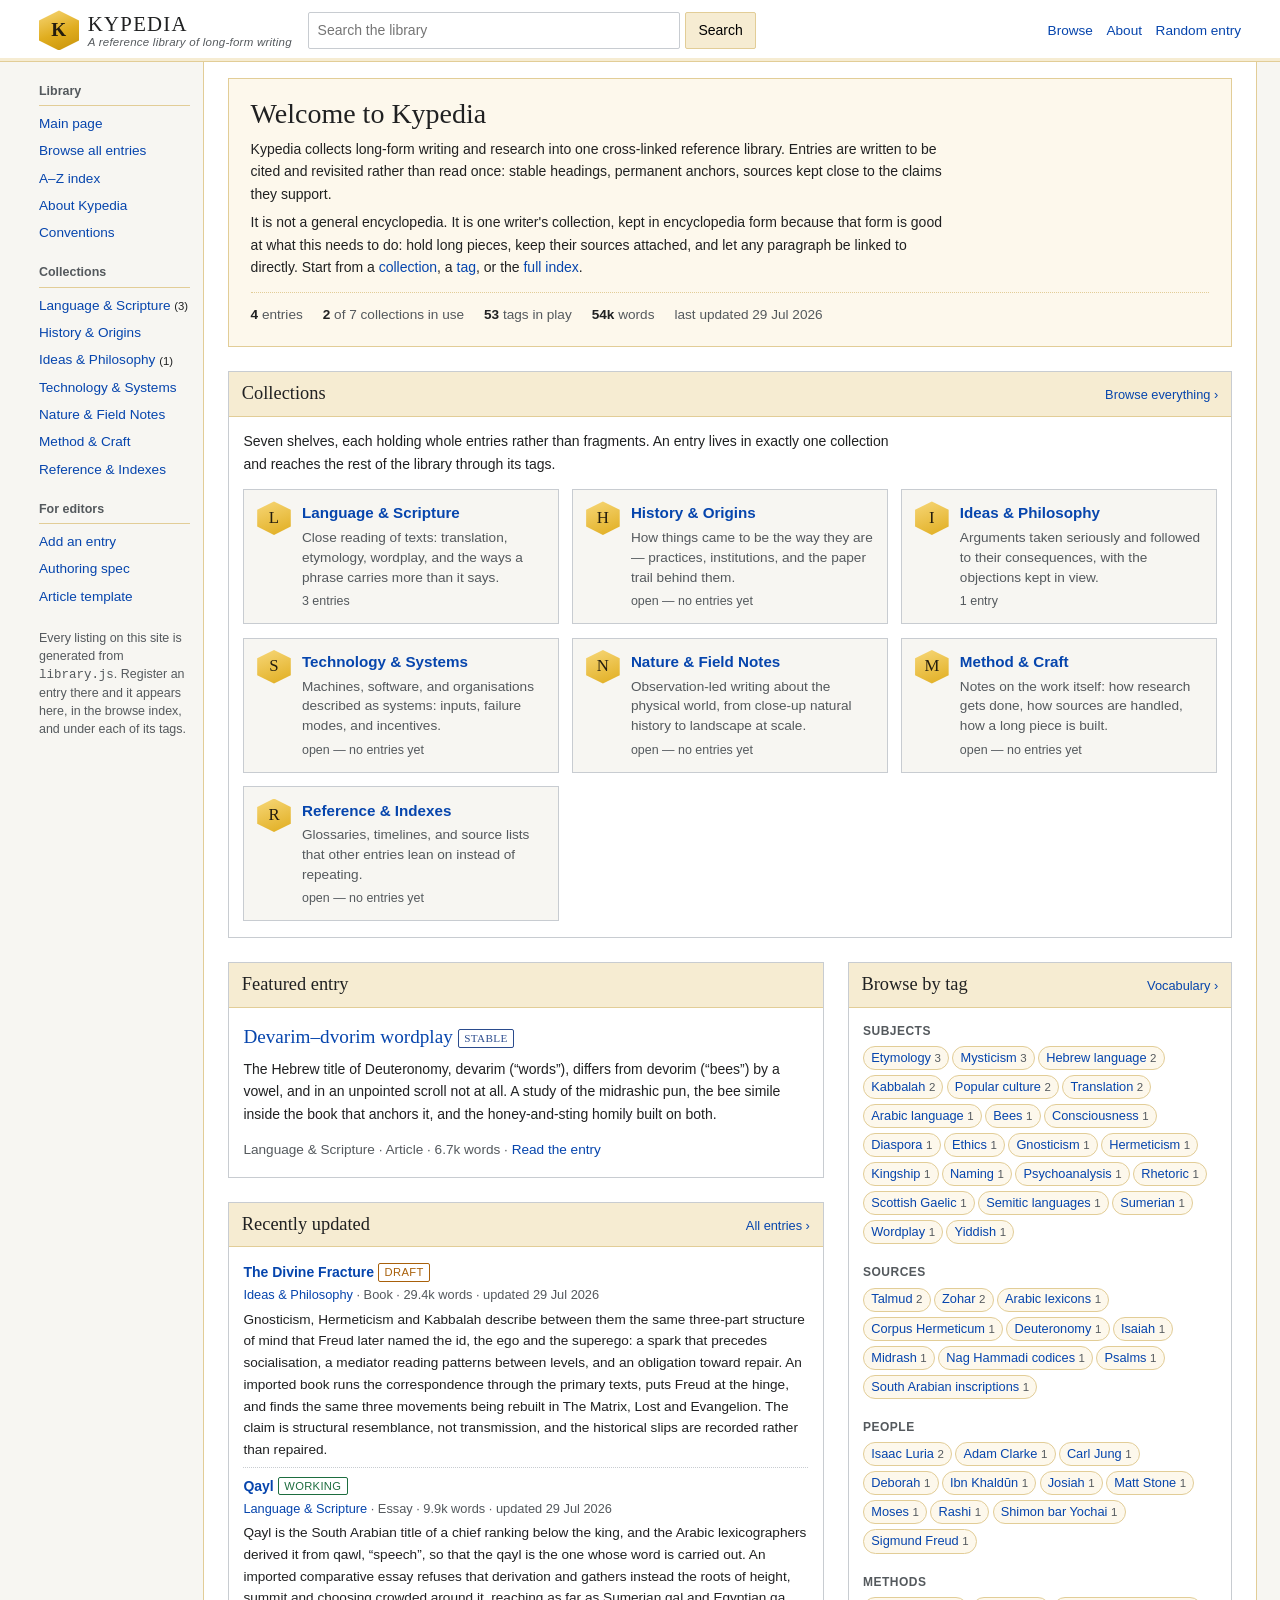
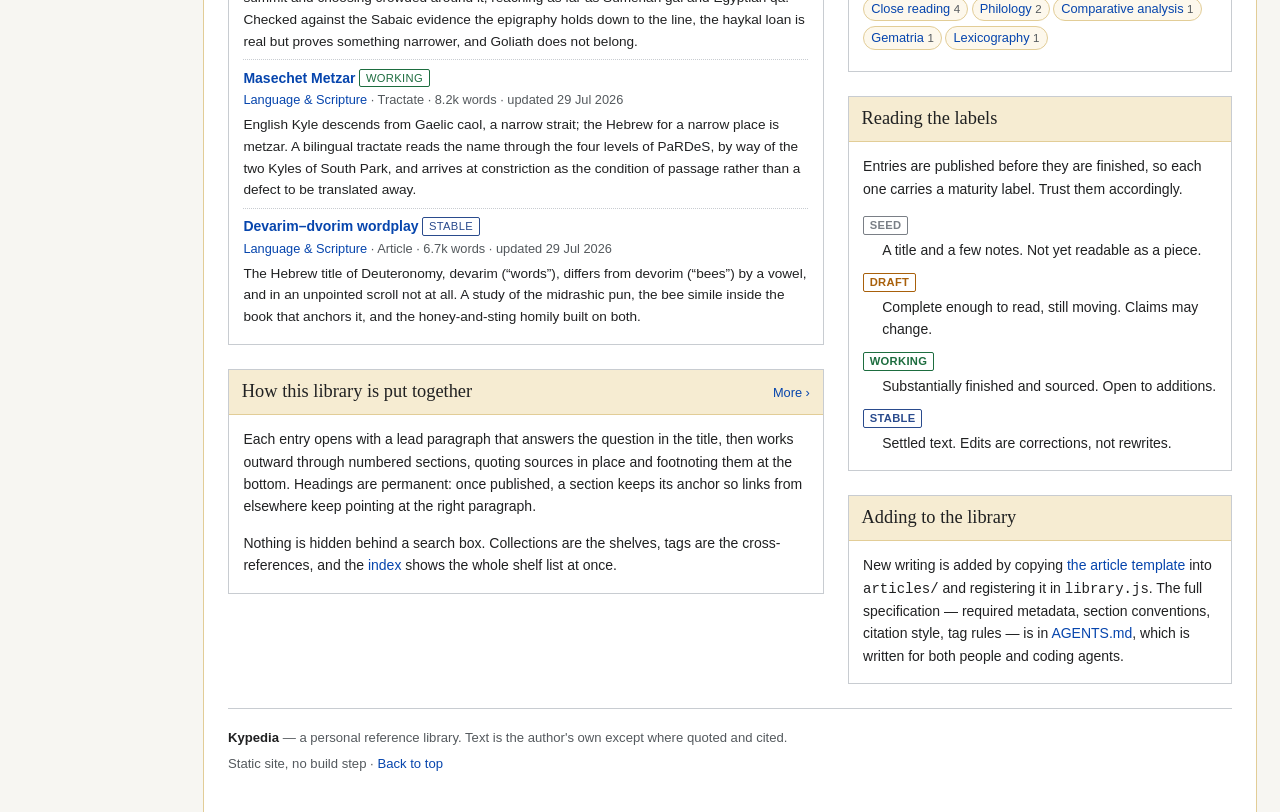
==== commit 5a494fbe: "Update 17 files" ====
--- a/index.html
+++ b/index.html
@@ -1,38 +1,52 @@
 <!DOCTYPE html>
-<html lang="en">
+<html lang="en" data-kp-root="">
   <head>
     <meta charset="UTF-8" />
     <meta name="viewport" content="width=device-width, initial-scale=1.0" />
-    <title>Devarim–dvorim wordplay - Wikipedia</title>
+    <title>Kypedia — a reference library of long-form writing</title>
+    <meta
+      name="description"
+      content="Kypedia is a cross-linked reference library of long-form writing and research, organised by collection and tag."
+    />
+    <meta name="kypedia:page" content="home" />
     <link rel="stylesheet" href="styles.css" />
+    <link rel="stylesheet" href="kypedia.css" />
   </head>
   <body>
     <a class="skip-link" href="#content">Jump to content</a>
 
     <header class="mw-header" role="banner">
       <div class="mw-header-inner">
-        <a class="mw-logo" href="#content" aria-label="Main page">
-          <span class="mw-logo-mark" aria-hidden="true">W</span>
+        <a class="mw-logo" href="index.html" aria-label="Kypedia main page">
+          <span class="mw-logo-mark" aria-hidden="true">K</span>
           <span class="mw-logo-text">
-            <span class="mw-logo-wordmark">WIKIPEDIA</span>
-            <span class="mw-logo-tagline">The Free Encyclopedia</span>
+            <span class="mw-logo-wordmark">KYPEDIA</span>
+            <span class="mw-logo-tagline" data-kp-render="site-tagline">
+              A reference library of long-form writing
+            </span>
           </span>
         </a>
-        <form class="mw-search" role="search" action="#" method="get">
-          <label class="visually-hidden" for="searchInput">Search Wikipedia</label>
+        <form
+          class="mw-search"
+          role="search"
+          action="browse.html"
+          method="get"
+          data-kp-search="library"
+        >
+          <label class="visually-hidden" for="searchInput">Search Kypedia</label>
           <input
             id="searchInput"
             type="search"
-            name="search"
-            placeholder="Search Wikipedia"
+            name="q"
+            placeholder="Search the library"
             autocomplete="off"
           />
           <button type="submit">Search</button>
         </form>
-        <nav class="mw-user-links" aria-label="Personal tools">
-          <a href="#content">Donate</a>
-          <a href="#content">Create account</a>
-          <a href="#content">Log in</a>
+        <nav class="mw-user-links" aria-label="Library tools">
+          <a href="browse.html">Browse</a>
+          <a href="about.html">About</a>
+          <a id="randomEntry" href="browse.html">Random entry</a>
         </nav>
       </div>
     </header>
@@ -40,1443 +54,180 @@
     <div class="mw-page">
       <aside class="mw-sidebar" aria-label="Main menu">
         <nav>
-          <h2 class="sidebar-heading">Contents</h2>
+          <h2 class="sidebar-heading">Library</h2>
           <ul class="sidebar-nav">
-            <li><a href="#content">Main page</a></li>
-            <li><a href="#See_also">Contents</a></li>
-            <li><a href="#References">Current events</a></li>
-            <li><a href="#content">Random article</a></li>
-            <li><a href="#content">About Wikipedia</a></li>
-            <li><a href="#content">Contact us</a></li>
+            <li><a href="index.html">Main page</a></li>
+            <li><a href="browse.html">Browse all entries</a></li>
+            <li><a href="browse.html?group=letter">A–Z index</a></li>
+            <li><a href="about.html">About Kypedia</a></li>
+            <li><a href="about.html#Conventions">Conventions</a></li>
           </ul>
-          <h2 class="sidebar-heading">Contribute</h2>
+
+          <h2 class="sidebar-heading">Collections</h2>
+          <ul class="sidebar-nav" data-kp-render="nav-collections"></ul>
+
+          <h2 class="sidebar-heading">For editors</h2>
           <ul class="sidebar-nav">
-            <li><a href="#content">Help</a></li>
-            <li><a href="#content">Learn to edit</a></li>
-            <li><a href="#content">Community portal</a></li>
-            <li><a href="#content">Recent changes</a></li>
+            <li><a href="about.html#Writing_a_new_entry">Add an entry</a></li>
+            <li><a href="AGENTS.md">Authoring spec</a></li>
+            <li><a href="templates/article-template.html">Article template</a></li>
           </ul>
-          <h2 class="sidebar-heading">Tools</h2>
-          <ul class="sidebar-nav">
-            <li><a href="#content">What links here</a></li>
-            <li><a href="#content">Related changes</a></li>
-            <li><a href="#content">Special pages</a></li>
-            <li><a id="printLink" href="#">Printable version</a></li>
-          </ul>
+
+          <p class="k-sidebar-note">
+            Every listing on this site is generated from
+            <code>library.js</code>. Register an entry there and it appears
+            here, in the browse index, and under each of its tags.
+          </p>
         </nav>
       </aside>
 
-      <main id="content" class="mw-content" role="main">
-        <div class="mw-indicators">
-          <div class="mw-indicator" title="From Wikipedia, the free encyclopedia">
-            From Wikipedia, the free encyclopedia
-          </div>
+      <main id="content" class="mw-content k-portal" role="main">
+        <div class="k-banner">
+          <h1>Welcome to Kypedia</h1>
+          <p data-kp-render="site-blurb"></p>
+          <p>
+            It is not a general encyclopedia. It is one writer's collection,
+            kept in encyclopedia form because that form is good at what this
+            needs to do: hold long pieces, keep their sources attached, and let
+            any paragraph be linked to directly. Start from a
+            <a href="#Collections">collection</a>, a
+            <a href="#Tags">tag</a>, or the
+            <a href="browse.html">full index</a>.
+          </p>
+          <div class="k-banner-stats" data-kp-render="stats"></div>
         </div>
 
-        <h1 id="firstHeading" class="firstHeading">
-          Devarim–dvorim wordplay
-        </h1>
-
-        <div class="mw-body-content">
-          <div class="hatnote">
-            This article is about the Hebrew wordplay connecting Deuteronomy and
-            bees. For the biblical book, see
-            <a href="https://en.wikipedia.org/wiki/Book_of_Deuteronomy" target="_blank" rel="noopener noreferrer">Book of Deuteronomy</a>.
-          </div>
-
-          <div class="mw-article-toolbar" role="navigation" aria-label="Namespaces and views">
-            <div class="vector-menu-tabs">
-              <a class="selected" href="#content">Article</a>
-              <a href="#Talk">Talk</a>
-            </div>
-            <div class="vector-menu-views">
-              <a class="selected" href="#content">Read</a>
-              <a href="#content">Edit</a>
-              <a href="#content">View history</a>
-            </div>
-          </div>
-
-          <aside class="infobox">
-            <div class="infobox-title">Devarim–dvorim wordplay</div>
-            <table>
-              <tbody>
-                <tr>
-                  <th>Also known as</th>
-                  <td>
-                    <span class="he" dir="rtl" lang="he">דברים / דבורים</span>
-                    midrashic pun
-                  </td>
-                </tr>
-                <tr>
-                  <th>Language</th>
-                  <td>Biblical and Rabbinic Hebrew</td>
-                </tr>
-                <tr>
-                  <th>Primary text</th>
-                  <td>
-                    <a href="https://en.wikipedia.org/wiki/Book_of_Deuteronomy" target="_blank" rel="noopener noreferrer">Deuteronomy</a>
-                    <span class="nowrap">(Heb. <i>Devarim</i>)</span>
-                  </td>
-                </tr>
-                <tr>
-                  <th>Key terms</th>
-                  <td>
-                    <i>devarim</i> (matters / uttered words);
-                    <i>milim</i> (lexical words, Mod. Heb.);
-                    <i>ledaber</i> (to speak, root d-b-r);
-                    <i>dvorim</i> / <i>devorim</i> (bees)
-                  </td>
-                </tr>
-                <tr>
-                  <th>Hebrew</th>
-                  <td class="he" dir="rtl" lang="he">דברים · דבורים</td>
-                </tr>
-                <tr>
-                  <th>Type</th>
-                  <td>Homophonic / orthographic wordplay; midrashic derash</td>
-                </tr>
-                <tr>
-                  <th>Related names</th>
-                  <td>
-                    <a href="https://en.wikipedia.org/wiki/Deborah" target="_blank" rel="noopener noreferrer">Deborah</a>
-                    (<span class="he" dir="rtl" lang="he">דבורה</span>, “bee”)
-                  </td>
-                </tr>
-              </tbody>
-            </table>
-          </aside>
-
-          <p class="lead">
-            The <b>Devarim–dvorim wordplay</b> is a Hebrew linguistic and midrashic
-            association between <b>devarim</b>
-            (<span class="he" dir="rtl" lang="he">דברים</span>, “words” or
-            “matters”)—the Hebrew name of the
-            <a href="https://en.wikipedia.org/wiki/Book_of_Deuteronomy" target="_blank" rel="noopener noreferrer">Book of Deuteronomy</a>—and
-            <b>dvorim</b>, also vocalized <i>devorim</i>
-            (<span class="he" dir="rtl" lang="he">דבורים</span>, “bees”). The
-            resemblance in sound and spelling supports traditional teachings that
-            compare the words of Torah to bees: sweet as honey for those who
-            receive them, and sharp as a sting for those who reject or misuse
-            them.<sup id="cite_ref-1" class="reference"><a href="#cite_note-1">[1]</a></sup>
-          </p>
-          <p>
-            Modern English offers a coincidental parallel in the
-            <a href="https://en.wikipedia.org/wiki/Spelling_bee" target="_blank" rel="noopener noreferrer">spelling bee</a>,
-            a phrase that likewise binds words to bees. There, however, the insect
-            is the product of
-            <a href="https://en.wikipedia.org/wiki/Folk_etymology" target="_blank" rel="noopener noreferrer">folk etymology</a>:
-            the “bee” of a spelling bee or quilting bee most likely derives from a
-            dialect word for neighbourly help, later reanalysed as the name of the
-            insect. The Hebrew pun and the English idiom thus arrive at the same
-            pairing by opposite means—one as deliberate homily, the other as
-            unwitting
-            reinterpretation.<sup id="cite_ref-27" class="reference"><a href="#cite_note-27">[27]</a></sup>
-          </p>
-
-          <div id="toc" class="toc" role="navigation" aria-labelledby="toctitle">
-            <div class="toctitle">
-              <h2 id="toctitle">Contents</h2>
-              <span class="toc-toggle">
-                [<a href="#" id="toggleToc" aria-controls="toc-list" aria-expanded="true">hide</a>]
-              </span>
-            </div>
-            <ul id="toc-list"></ul>
-          </div>
-
-          <section id="Linguistic_background">
-            <h2>
-              <span class="mw-headline">Linguistic background</span>
-            </h2>
+        <section class="k-panel" id="Collections">
+          <div class="k-panel-head">
+            <h2>Collections</h2>
+            <span class="k-panel-more"><a href="browse.html">Browse everything &rsaquo;</a></span>
+          </div>
+          <div class="k-panel-body">
             <p>
-              In Hebrew, <i>davar</i>
-              <span class="he" dir="rtl" lang="he">(דבר)</span> means “word,”
-              “thing,” or “matter”; its plural is <i>devarim</i>
-              <span class="he" dir="rtl" lang="he">(דברים)</span>. The book
-              commonly called Deuteronomy in English is named in Hebrew for its
-              opening phrase, <i>Eleh ha-devarim</i>
-              <span class="he" dir="rtl" lang="he">(אלה הדברים)</span>—“These are
-              the words…”—introducing Moses’ farewell discourses to Israel.
-              <sup id="cite_ref-2" class="reference"><a href="#cite_note-2">[2]</a></sup>
+              Seven shelves, each holding whole entries rather than fragments.
+              An entry lives in exactly one collection and reaches the rest of
+              the library through its tags.
             </p>
-            <p>
-              In
-              <a href="https://en.wikipedia.org/wiki/Modern_Hebrew" target="_blank" rel="noopener noreferrer">Modern Hebrew</a>,
-              speakers usually distinguish two everyday senses of English “word.”
-              A countable lexical item—the unit one looks up in a dictionary or
-              counts in a sentence—is typically <i>milah</i>
-              <span class="he" dir="rtl" lang="he">(מילה)</span>, plural
-              <i>milim</i>
-              <span class="he" dir="rtl" lang="he">(מילים)</span>. By contrast,
-              <i>davar</i> / <i>devarim</i> more often means a “thing,” “matter,”
-              or “affair,” or else speech considered as content, message, or
-              utterance (“what was said”), rather than as a bare vocabulary
-              token. Thus one may ask how many <i>milim</i> are in a paragraph,
-              but speak of the <i>devarim</i> of a speech, a book, or a
-              negotiation. The biblical book title <i>Devarim</i> sits closer to
-              this second sense: not a pile of dictionary words, but weighty
-              spoken matters.<sup id="cite_ref-6" class="reference"><a href="#cite_note-6">[6]</a></sup>
-            </p>
-            <p>
-              The distinction is a late redistribution of older vocabulary rather
-              than an ancient one. <i>Millah</i> already appears in biblical
-              poetry—“there is no word (<i>millah</i>) on my tongue that You do not
-              know” (Psalm 139:4), “His word (<i>millato</i>) was on my tongue”
-              (2 Samuel 23:2), and frequently in the speeches of Job—while
-              biblical Aramaic uses <i>millin</i> for “words” (Daniel 7:25). In
-              Talmudic Aramaic, conversely, <i>milta</i>
-              <span class="he" dir="rtl" lang="he">(מילתא)</span> commonly means
-              “matter” or “thing,” covering much the same ground as Hebrew
-              <i>davar</i>. Biblical prose narrative overwhelmingly prefers
-              <i>davar</i>, which is one reason the book could be titled
-              <i>Devarim</i> and not
-              <i>Milim</i>.<sup id="cite_ref-7" class="reference"><a href="#cite_note-7">[7]</a></sup>
-            </p>
-            <p>
-              Even so, the verbal root of speech remains
-              <b>d-b-r</b>
-              <span class="he" dir="rtl" lang="he">(ד־ב־ר)</span>. Modern Hebrew
-              <i>ledaber</i>
-              <span class="he" dir="rtl" lang="he">(לדבר)</span>, “to speak,”
-              and related forms such as <i>dibbur</i>
-              <span class="he" dir="rtl" lang="he">(דיבור)</span>, “speech,”
-              keep the same consonants as <i>davar</i> / <i>devarim</i>.
-              <i>Milah</i> / <i>milim</i> name the word as a linguistic unit;
-              <i>diber</i> / <i>ledaber</i> name the act of speaking. The
-              Devarim–dvorim wordplay therefore echoes a root still alive in
-              ordinary talk about speech, even after modern usage has partly
-              shifted the noun “word” toward <i>milah</i>. Traditional exegesis
-              exploits the root’s biographical dimension: Moses had protested
-              <i>lo ish devarim anokhi</i>, “I am not a man of words”
-              (Exodus 4:10), and described himself as <i>aral sefatayim</i>,
-              “uncircumcised of lips” (Exodus 6:12, 6:30), so that Devarim
-              Rabbah 1:1 and Midrash Tanchuma (Devarim 1) present the book’s
-              opening as the healing of his speech—the man of no <i>devarim</i>
-              concluding his life with a book of
-              them.<sup id="cite_ref-8" class="reference"><a href="#cite_note-8">[8]</a></sup>
-              Homiletic writers add that Modern Hebrew <i>milah</i> is a homograph
-              of <i>milah</i>, “circumcision” (from מול), a coincidence of
-              spelling—etymologically unrelated—that moralists nonetheless read
-              together as a discipline of the tongue.
-            </p>
-            <p>
-              By contrast, <i>dvora</i>
-              <span class="he" dir="rtl" lang="he">(דבורה)</span> means “bee,”
-              with the plural <i>dvorim</i> /
-              <i>devorim</i>
-              <span class="he" dir="rtl" lang="he">(דבורים)</span>. Although
-              modern historical linguistics generally treats “word” and “bee” as
-              separate lexical items, their near-homophony and shared consonant
-              pattern make them productive material for
-              <a href="https://en.wikipedia.org/wiki/Midrash" target="_blank" rel="noopener noreferrer">midrashic</a>
-              wordplay (<i>derash</i>), which often privileges meaningful echo
-              over strict etymology.<sup id="cite_ref-3" class="reference"><a href="#cite_note-3">[3]</a></sup>
-            </p>
-
-            <p>
-              Rabbinic literature supplies an explicit warrant for interpreting by
-              sound. The Babylonian Talmud repeatedly employs the formula
-              <i>al tikrei</i> (“do not read X but Y”), as at
-              <span class="nowrap">Berakhot 64a</span>, where <i>banayikh</i>
-              (“your sons”) is reread as <i>bonayikh</i> (“your builders”), and it
-              treats words as acronyms
-              (<i>notarikon</i>) at <span class="nowrap">Shabbat 105a</span>. The
-              thirty-two hermeneutical rules attributed to
-              R. Eliezer ben Yose ha-Gelili catalogue such devices among the
-              legitimate tools of exposition. Within that framework, hearing
-              <i>devarim</i> as <i>devorim</i> is a recognized interpretive move
-              rather than an error of
-              reading.<sup id="cite_ref-9" class="reference"><a href="#cite_note-9">[9]</a></sup>
-            </p>
-            <p>
-              Lexicographers differ on whether <i>devorah</i> belongs to the root
-              ד־ב־ר at all. Some connect the bee to a sense “to lead, arrange, or
-              order” (compare Arabic <i>dabbara</i>, “to manage”), which would make
-              the ordered swarm a genuine relative of ordered speech; others treat
-              “bee” as an independent lexical item. Standard reference works record
-              both positions. A comparable set of consonants underlies
-              <i>midbar</i> (“wilderness”), and Hosea 2:16 places the two together
-              when God leads Israel into the <i>midbar</i> in order to
-              “speak (<i>ve-dibarti</i>) to her heart”—a juxtaposition later
-              preachers cite when linking speech, wilderness, and covenant.
-            </p>
-          </section>
-
-          <section id="Midrashic_interpretation">
-            <h2>
-              <span class="mw-headline">Midrashic interpretation</span>
-            </h2>
-            <p>
-              Rabbinic and later Jewish teachers frequently liken Torah to honey
-              and to the bee. On this reading, Moses’ <i>devarim</i> are
-              imaginatively heard as <i>dvorim</i>: speech that nourishes and
-              speech that wounds. The honey image draws on biblical praise of
-              God’s words as sweeter than honey
-              <span class="nowrap">(e.g. Psalm 19:11; 119:103)</span>, while the
-              sting warns that Torah’s demands can cut those who treat them
-              lightly.<sup class="reference"><a href="#cite_note-1">[1]</a></sup>
-            </p>
-            <p>
-              The double effect has a classical Talmudic formulation independent of
-              the bee image. At <span class="nowrap">Yoma 72b</span> the Torah is
-              said to become “an elixir of life” (<i>sam chayim</i>) for one who is
-              worthy and “a deadly potion” (<i>sam ha-mavet</i>) for one who is
-              not; a parallel discussion at
-              <span class="nowrap">Taanit 7a</span>, which compares words of Torah
-              to water, draws the same contrast between the fitting and the
-              unfitting student. Sweetness and sting are therefore located in the
-              recipient rather than in the text, which is precisely the moral the
-              <i>devarim</i>/<i>devorim</i> pun is used to
-              teach.<sup id="cite_ref-10" class="reference"><a href="#cite_note-10">[10]</a></sup>
-            </p>
-            <p>
-              The sting also has a scriptural cognate in the goad. Ecclesiastes
-              12:11 declares that “the words of the sages are like goads”
-              (<i>divrei chakhamim ke-darvonot</i>)—a phrase whose consonants echo
-              ד־ב־ר—and <span class="nowrap">Chagigah 3b</span> expounds it as
-              speech that pricks the hearer toward life and directs the wayward,
-              much as the herdsman’s goad turns the animal. Read alongside the
-              honey verses, the two images together give Torah’s words a mouth and
-              a point.
-            </p>
-            <p>
-              The honey side of the comparison is developed most fully in aggadah
-              and in medieval custom. Song of Songs 4:11, “honey and milk are under
-              your tongue,” is applied to Torah in Song of Songs Rabbah; Ezekiel
-              eats the divine scroll and finds it “in my mouth as sweet as honey”
-              (Ezekiel 3:3); and Sifrei Devarim 306, commenting on Moses’ own
-              image—“may my teaching drop like rain” (Deuteronomy 32:2)—unfolds a
-              chain of similes in which words nourish gently or beat down hard
-              depending on their hearers. Medieval Ashkenazic sources, notably
-              Machzor Vitry, describe initiating a child into study by having him
-              lick honey from letters written on a tablet, making the sweetness of
-              <i>devarim</i> a literal
-              pedagogy.<sup id="cite_ref-11" class="reference"><a href="#cite_note-11">[11]</a></sup>
-            </p>
-            <p>
-              Halakhic literature contributes a further twist. Bees are not kosher
-              creatures, yet their honey is permitted; the Talmud at
-              <span class="nowrap">Bekhorot 7b</span> explains that bees gather and
-              store nectar rather than generating honey from their own substance, a
-              ruling codified by Maimonides
-              (<cite>Mishneh Torah</cite>, Forbidden Foods 3:3). Preachers have
-              turned the technicality into homily: sweetness may pass intact
-              through a stinging vessel, as reproof can carry
-              blessing.<sup id="cite_ref-12" class="reference"><a href="#cite_note-12">[12]</a></sup>
-            </p>
-            <p>
-              Commentators also develop secondary images: bees gather nectar from
-              many flowers into one hive, as students gather many facets of Torah
-              into coherent understanding; bees work collectively, as Israel
-              receives Moses’ words as a community; and the bee’s product is both
-              delicate and durable, as oral and written teaching preserve
-              Deuteronomy’s charge across generations.
-            </p>
-          </section>
-
-          <section id="In_Deuteronomy_Devarim">
-            <h2>
-              <span class="mw-headline">In Deuteronomy (<i>Devarim</i>)</span>
-            </h2>
-            <p>
-              Deuteronomy presents itself as a book of speech—Moses restating,
-              interpreting, and urging covenantal commitment before Israel’s
-              entry into the land. The Hebrew title therefore names not only a
-              literary corpus but a mode of address: words that persuade, warn,
-              remember, and bless. The <i>devarim</i>/<i>dvorim</i> pun
-              intensifies that claim by casting those discourses as living,
-              purposeful speech rather than inert text.
-            </p>
-            <p>
-              Midrash Halakhah defines the genre of these <i>devarim</i> narrowly.
-              Sifrei Devarim, Piska 1, followed by Rashi on Deuteronomy 1:1, reads
-              <i>eleh ha-devarim</i> as <i>divrei tokhachah</i>, “words of rebuke,”
-              and decodes the place-names of the opening verse as allusions to
-              Israel’s failures, so that the words rebuke without naming the sins
-              outright. The same sources note the phrase “to all Israel”: the
-              rebuke was delivered before the entire people so that no one could
-              later claim he would have answered it had he been present.
-              Deuteronomy’s <i>devarim</i> are thus understood as public, pointed
-              speech—an emphasis that makes the bee comparison
-              apt.<sup id="cite_ref-13" class="reference"><a href="#cite_note-13">[13]</a></sup>
-            </p>
-            <p>
-              Talmudic discussion of the book’s voice reinforces the point. The
-              Bavli calls Deuteronomy <i>Mishneh Torah</i> (after Deuteronomy
-              17:18), and at <span class="nowrap">Megillah 31b</span> Abaye
-              distinguishes the curses of Leviticus 26, spoken in the plural and
-              uttered “from the mouth of the Almighty,” from those of Deuteronomy
-              28, framed in the singular and said by Moses <i>mi-pi atzmo</i>, “of
-              his own accord.” Nachmanides, in his introduction to the book, treats
-              it instead as prophecy restated for the generation entering the land,
-              and later kabbalistic writers describe the arrangement as the divine
-              presence speaking through Moses’ throat. Questions of authorship are
-              taken up at <span class="nowrap">Bava Batra 14b–15a</span> and
-              <span class="nowrap">Menachot 30a</span>, including the closing verses
-              that report Moses’
-              death.<sup id="cite_ref-14" class="reference"><a href="#cite_note-14">[14]</a></sup>
-              Later commentators outside the Jewish tradition raised the same question
-              about the book’s opening: Adam Clarke held that its first five verses
-              “do not appear to be the work of Moses, but were added probably either by
-              Joshua or Ezra,” while glossing the verb of 1:5 in the same way as the
-              midrash, as making the law “bare” or
-              plain.<sup id="cite_ref-32" class="reference"><a href="#cite_note-32">[32]</a></sup>
-            </p>
-            <p>
-              Deuteronomy 1:5 says that Moses “began to expound
-              (<i>be’er</i>) this Torah”; Rashi, drawing on Midrash Tanchuma,
-              explains that he expounded it in seventy languages, and the theme of
-              Torah rendered in seventy tongues recurs in the Talmud’s discussion of
-              the inscribed stones at
-              <span class="nowrap">Sotah 32a and 35b–36a</span>. On this reading the
-              book is not only speech but translation and explication—words
-              multiplied so that they can be received.
-            </p>
-            <p>
-              Homiletic readings sometimes note that Deuteronomy contains both
-              consolation and rebuke—passages of love of God and severe
-              admonition—so that the “bee” metaphor maps onto the book’s own
-              tonal range: sweetness and sting within one swarm of words.
-            </p>
-          </section>
-
-          <section id="Framing_verses">
-            <h2>
-              <span class="mw-headline">Framing verses</span>
-            </h2>
-            <p>
-              The book opens with <i>devarim</i> as its second word. The verse is
-              unusually dense in the root ד־ב־ר, which appears three times in
-              different guises: the words themselves (<i>ha-devarim</i>), the act of
-              speaking (<i>diber</i>), and the place of speaking
-              (<i>ba-midbar</i>, “in the wilderness”).
-            </p>
-            <blockquote class="verse">
-              <span class="verse-he" lang="he" dir="rtl">
-                אֵ֣לֶּה <b>הַדְּבָרִ֗ים</b> אֲשֶׁ֨ר דִּבֶּ֤ר מֹשֶׁה֙ אֶל־כׇּל־יִשְׂרָאֵ֔ל
-                בְּעֵ֖בֶר הַיַּרְדֵּ֑ן בַּמִּדְבָּ֡ר בָּֽעֲרָבָה֩ מ֨וֹל ס֜וּף
-                בֵּֽין־פָּארָ֧ן וּבֵֽין־תֹּ֛פֶל וְלָבָ֥ן וַחֲצֵרֹ֖ת וְדִ֥י זָהָֽב׃
-              </span>
-              <span class="verse-tr">
-                Eleh <b>ha-devarim</b> asher <b>diber</b> Mosheh el kol Yisrael
-                be-ever ha-Yarden <b>ba-midbar</b>, ba-Aravah mol Suf, bein Paran
-                u-vein Tofel ve-Lavan va-Chatzerot ve-Di Zahav.
-              </span>
-              <span class="verse-en">
-                “These are the <b>words</b> that Moses <b>spoke</b> to all Israel
-                beyond the Jordan, in the <b>wilderness</b>, in the Arabah opposite
-                Suph, between Paran and Tophel, Laban, Hazeroth and Di-zahab.”
-              </span>
-              <span class="verse-ref">Deuteronomy 1:1 (emphasis added)</span>
-            </blockquote>
-            <p>
-              The book’s closing verses do not return to bees; they return to Moses
-              and to the audience named in the first verse. Where 1:1 reports words
-              spoken “to all Israel” (<i>el kol Yisrael</i>), 34:12 ends with deeds
-              performed “before the eyes of all Israel”
-              (<i>le-einei kol Yisrael</i>), and the preceding verse insists that no
-              prophet like Moses arose again. The frame of the book as a whole is
-              therefore Israel as witness, with speech at the opening and sight at
-              the close.<sup id="cite_ref-21" class="reference"><a href="#cite_note-21">[21]</a></sup>
-            </p>
-            <blockquote class="verse">
-              <span class="verse-he" lang="he" dir="rtl">
-                וְלֹא־קָ֨ם נָבִ֥יא ע֛וֹד בְּיִשְׂרָאֵ֖ל כְּמֹשֶׁ֑ה אֲשֶׁר֙ יְדָע֣וֹ
-                יְהֹוָ֔ה פָּנִ֖ים אֶל־פָּנִֽים׃ … וּלְכֹל֙ הַיָּ֣ד הַחֲזָקָ֔ה
-                וּלְכֹ֖ל הַמּוֹרָ֣א הַגָּד֑וֹל אֲשֶׁר֙ עָשָׂ֣ה מֹשֶׁ֔ה
-                <b>לְעֵינֵ֖י כׇּל־יִשְׂרָאֵֽל׃</b>
-              </span>
-              <span class="verse-tr">
-                Ve-lo kam navi od be-Yisrael ke-Mosheh, asher yeda‘o Adonai panim el
-                panim … u-le-khol ha-yad ha-chazakah u-le-khol ha-mora ha-gadol
-                asher asah Mosheh <b>le-einei kol Yisrael</b>.
-              </span>
-              <span class="verse-en">
-                “Never again did there arise in Israel a prophet like Moses, whom the
-                <span class="nowrap">L<span class="sc">ord</span></span>
-                knew face to face … and for all the mighty hand and awesome power
-                that Moses displayed <b>before the eyes of all Israel</b>.”
-              </span>
-              <span class="verse-ref">Deuteronomy 34:10, 12 (emphasis added)</span>
-            </blockquote>
-            <p>
-              The bee verse belongs to a tighter frame inside the first chapter
-              rather than to the end of the book, as described in the following
-              section.
-            </p>
-          </section>
-
-          <section id="Bees_in_Deuteronomy_1_44">
-            <h2>
-              <span class="mw-headline">Bees within <i>Devarim</i> (Deuteronomy 1:44)</span>
-            </h2>
-            <p>
-              The pun has a textual anchor inside the book itself. Recounting the
-              rout of Israel after the affair of the spies, Deuteronomy 1:44 reports
-              that the Amorites “pursued you as bees do”—the only occurrence of
-              <i>devorim</i> in the Pentateuch, standing in the book called
-              <i>Devarim</i>. The verse falls three verses from the end of chapter 1,
-              so that the chapter is bracketed by the <i>devarim</i> of its opening
-              words and the <i>devorim</i> of its closing
-              defeat.<sup id="cite_ref-15" class="reference"><a href="#cite_note-15">[15]</a></sup>
-            </p>
-            <blockquote class="verse">
-              <span class="verse-he" lang="he" dir="rtl">
-                וַיֵּצֵ֨א הָאֱמֹרִ֜י הַיֹּשֵׁ֨ב בָּהָ֤ר הַהוּא֙ לִקְרַאתְכֶ֔ם
-                וַיִּרְדְּפ֣וּ אֶתְכֶ֔ם כַּאֲשֶׁ֥ר תַּעֲשֶׂ֖ינָה <b>הַדְּבֹרִ֑ים</b>
-                וַֽיַּכְּת֥וּ אֶתְכֶ֛ם בְּשֵׂעִ֖יר עַד־חׇרְמָֽה׃
-              </span>
-              <span class="verse-tr">
-                Va-yetzei ha-Emori ha-yoshev ba-har ha-hu likratchem, va-yirdefu
-                etchem ka-asher ta’aseinah <b>ha-devorim</b>, va-yaketu etchem
-                be-Se‘ir ad Chormah.
-              </span>
-              <span class="verse-en">
-                “Then the Amorites who dwelt in that hill country came out against
-                you and pursued you <b>as bees do</b>, and crushed you at Seir as far
-                as Hormah.”
-              </span>
-              <span class="verse-ref">Deuteronomy 1:44 (emphasis added)</span>
-            </blockquote>
-            <p>
-              In the Masoretic text the bees of 1:44 are written defectively, without
-              a <i>vav</i>: <span class="he" dir="rtl" lang="he">הַדְּבֹרִים</span>.
-              Consonantally this is identical to
-              <span class="he" dir="rtl" lang="he">הַדְּבָרִים</span>, “the words,” in
-              1:1, and the two are distinguished only by vocalization. In an unpointed
-              Torah scroll, where vowels are not written, the opening words of the
-              book and the swarm that routed Israel are the same sequence of
-              letters—a coincidence of orthography that gives the traditional
-              wordplay something firmer than
-              assonance.<sup id="cite_ref-22" class="reference"><a href="#cite_note-22">[22]</a></sup>
-            </p>
-            <p>
-              Rashi, commenting on the verse, presses the biology of the simile: a
-              bee dies once it has stung, and so the pursuers who struck Israel died
-              immediately upon contact. The image therefore carries cost as well as
-              violence—an attack that consumes the attacker. Elsewhere in Scripture
-              the same figure appears for encircling enemies, “they surrounded me
-              like bees” (Psalm 118:12), and for a summoned instrument of judgment,
-              when God whistles “for the bee that is in the land of Assyria”
-              (Isaiah 7:18).
-            </p>
-            <p>
-              The counterpart to the sting is Samson’s riddle, where a swarm nests in
-              the carcass of a lion and yields honey, prompting the formula “out of
-              the strong came something sweet” (Judges 14:8–18). Read together, these
-              passages give the bee a settled double valence in biblical
-              imagery—assault and sweetness—which is the same pairing that the
-              <i>devarim</i>/<i>devorim</i> homily applies to the words of Moses.
-            </p>
-            <p>
-              Christian commentary of the modern period read the simile without
-              reference to the Hebrew pun, and with a different emphasis. Adam
-              Clarke’s <cite>Commentary</cite> (1831) disposes of the verse in four
-              words—“<i>as bees do</i>—by irresistible numbers”—locating its force in
-              the multitude of the pursuers rather than in the sting, the reverse of
-              Rashi’s reading. Clarke’s fuller account of the biblical bee appears at
-              Isaiah 5:26, where, glossing God’s “hissing” for distant nations, he
-              adopts an explanation he traces to Cyril and Theodoret: “The metaphor is
-              taken from the practice of those that keep bees, who draw them out of
-              their hives into the fields, and lead them back again … by a hiss or a
-              whistle.” He cross-references Deuteronomy 1:44 and Psalm 118:12 at that
-              point, treating the insect consistently as a summoned army. At Psalm
-              118:12 he sets beside the verse the swarming-bee simile of the second
-              book of the <cite>Iliad</cite>, quoted in Pope’s translation, and
-              concedes the sting only in his closing analysis of the psalm, where the
-              besiegers are “angry, and armed with stings.” At Judges 14:8 he accounts
-              for the swarm in the lion’s carcass by the wasting away of the flesh,
-              notes ancient reports of carcasses becoming “a receptacle for wild
-              bees,” and quotes the Aristaeus episode of Virgil’s fourth
-              <cite>Georgic</cite>, in which bees are generated from a dead ox. The
-              contrast with the rabbinic material is instructive: Clarke’s interests
-              are classical parallels and Near Eastern natural history, and the
-              resemblance between <i>ha-devarim</i> and <i>ha-devorim</i> goes
-              unremarked.<sup id="cite_ref-31" class="reference"><a href="#cite_note-31">[31]</a></sup>
-            </p>
-          </section>
-
-          <section id="Linguistic_richness">
-            <h2>
-              <span class="mw-headline">Linguistic richness compared with earlier books</span>
-            </h2>
-            <p>
-              Among the Five Books of Moses, Deuteronomy is often singled out for
-              the rhetorical density of its Hebrew. Even when it revisits events
-              or commandments already narrated in Exodus, Leviticus, or Numbers,
-              it rarely repeats them verbatim. Instead it reframes them in Moses’
-              voice: more hortatory, more argumentative, and more attentive to
-              motive, memory, and consequence. The Decalogue, the appointment
-              of judges, the episode of the spies, sabbath and festival law, and
-              rules of war and justice all reappear with altered wording, added
-              explanations, or shifted emphasis, so that “the same” material
-              becomes a fresh act of teaching.<sup id="cite_ref-5" class="reference"><a href="#cite_note-5">[5]</a></sup>
-            </p>
-            <p>
-              The best-known case is the Decalogue, where Exodus 20:8 commands
-              “remember” (<i>zakhor</i>) the sabbath day and Deuteronomy 5:12
-              commands “keep” (<i>shamor</i>) it. Rabbinic tradition harmonizes the
-              divergence by asserting that “<i>zakhor</i> and <i>shamor</i> were
-              uttered in a single utterance,” a formulation found at
-              <span class="nowrap">Rosh Hashanah 27a</span> and
-              <span class="nowrap">Shevuot 20b</span> and applied halakhically at
-              <span class="nowrap">Berakhot 20b</span>; the Mekhilta and the medieval
-              commentators on both passages develop the point at length. Deuteronomy
-              likewise supplies a different rationale for the sabbath—the memory of
-              slavery in Egypt (Deuteronomy 5:15) rather than creation (Exodus
-              20:11)—so that a single commandment is transmitted with two motive
-              clauses.<sup id="cite_ref-16" class="reference"><a href="#cite_note-16">[16]</a></sup>
-            </p>
-            <p>
-              The Talmud itself registers the stylistic difference between the books.
-              At <span class="nowrap">Megillah 31b</span> the curses of Leviticus are
-              characterized as plural in address, and those of Deuteronomy as
-              singular—a grammatical observation used to explain their differing
-              liturgical placement, and one that matches the modern description of
-              Deuteronomy as direct second-person address. Narrative retellings show
-              the same reshaping: Rashi on Deuteronomy 1:22, comparing the request to
-              send spies with Numbers 13, notes that the people approached Moses in
-              disorder, unlike the orderly approach of the elders described at
-              Deuteronomy 5:20–23.
-            </p>
-            <p>
-              Medieval and modern commentators drew methodological conclusions from
-              such variation. Abraham ibn Ezra, in his long commentary to Exodus
-              20:1, formulates the principle that “words are like bodies and meanings
-              are like souls,” arguing that Scripture may preserve a sense while
-              altering wording—an argument he uses precisely to account for the two
-              Decalogues. Nachmanides’ introduction to Deuteronomy explains the book
-              as commandments restated with admonition for those about to enter the
-              land; Abarbanel treats it as oration; and later exegetes such as Malbim
-              and the Netziv (<cite>Ha’amek Davar</cite>) build their readings on the
-              assumption that no change of phrasing is idle. The Talmud’s image at
-              <span class="nowrap">Sanhedrin 34a</span>—that a verse, like a hammer
-              striking rock, scatters many sparks (Jeremiah 23:29)—supplies the
-              underlying premise that one text yields many
-              meanings.<sup id="cite_ref-17" class="reference"><a href="#cite_note-17">[17]</a></sup>
-            </p>
-            <p>
-              Linguistically, the book favors long periodic sentences, repeated
-              key phrases (<i>shema</i>, “hear”; <i>shamor</i>, “keep”; love of
-              God “with all your heart”), and cascading subordinate clauses that
-              bind law to history and history to covenant. Vocabulary of the
-              heart, land, inheritance, and exclusive loyalty to God is
-              especially thick. Where earlier books may present a statute as
-              command alone, Deuteronomy characteristically surrounds it with
-              reasons—because God redeemed Israel, because the land is a gift,
-              because justice protects the vulnerable—producing a prose style
-              closer to sermon and treaty than to simple legal code. That verbal
-              surplus is part of why traditional readers hear <i>devarim</i> not
-              merely as “words,” but as words that work like bees: gathering,
-              transforming, and delivering sweetness with force.
-            </p>
-            <p>
-              The syntactic contrast with the earlier books is equally marked.
-              Deuteronomy builds long conditional periods, in which an extended
-              protasis (“when you come into the land … and you say …”) waits several
-              clauses for its apodosis, and it strings together purpose and motive
-              clauses introduced by <i>ki</i> (“for, because”), <i>lema’an</i> (“in
-              order that”) and <i>pen</i> (“lest”). It poses rhetorical questions of a
-              kind almost absent from Leviticus and Numbers—“For what great nation is
-              there that has a god so near to it …?” (4:7–8), “Has any people ever
-              heard the voice of a god speaking out of the fire …?” (4:32–34)—and it
-              answers them with appeals to memory. A further peculiarity, discussed in
-              scholarship since the nineteenth century under the German term
-              <i>Numeruswechsel</i>, is its abrupt alternation between singular and
-              plural second-person address, sometimes within a single passage, which
-              has been read variously as evidence of composite authorship or as a
-              rhetorical device drawing the individual out of the crowd.
-            </p>
-            <p>
-              Vocabulary differs in kind rather than simply in difficulty. Leviticus
-              is dense with technical cultic terminology (classes of offering, grades
-              of impurity, priestly procedure) and Numbers with administrative and
-              itinerary language (censuses, tribal lists, encampments), whereas
-              Deuteronomy’s characteristic lexicon is one of interiority and
-              loyalty—heart, soul, love, fear, cling, remember, forget, choose—paired
-              with a treaty vocabulary of oath, blessing and curse whose closest
-              external analogues are Neo-Assyrian vassal treaties. Moshe Weinfeld
-              devoted an extended appendix to cataloguing this distinctive
-              phraseology. The poem of chapter 32 goes further still, containing a
-              high concentration of rare words and
-              <i>hapax legomena</i> that make it among the most lexically difficult
-              passages in the Torah, and a standing challenge to translators and
-              commentators
-              alike.<sup id="cite_ref-28" class="reference"><a href="#cite_note-28">[28]</a></sup>
-            </p>
-          </section>
-
-          <section id="Phonetic_texture">
-            <h2>
-              <span class="mw-headline">Phonetic texture and sound-play</span>
-            </h2>
-            <p>
-              Readers commonly notice that Deuteronomy is harder to read aloud than
-              the narrative portions of Genesis or Exodus. Its Hebrew favours
-              repetition of roots, clustered sibilants and gutturals, and rhyming verb
-              endings, so that individual verses can behave like tongue-twisters. The
-              first verse already stacks three occurrences of ד־ב־ר—<i>ha-devarim</i>,
-              <i>diber</i>, <i>ba-midbar</i>—before closing on a jingle of place-names
-              (<i>bein Paran u-vein Tofel ve-Lavan va-Chatzerot ve-Di Zahav</i>) whose
-              labials and <i>lamed</i>s function almost as a chant. The bee simile of
-              1:44, <i>ka-asher ta’aseinah ha-devorim</i>, packs three sibilants and
-              two gutturals into four words and resists fluent recitation. Scholars
-              generally describe such effects as rhetorical devices suited to oral
-              delivery and memorisation rather than as riddles for their own sake,
-              though the practical result for a reader is much the
-              same.<sup id="cite_ref-29" class="reference"><a href="#cite_note-29">[29]</a></sup>
-            </p>
-            <p>
-              The density is greatest in the poetry. The opening of Moses’ song
-              summons heaven and earth with a verb from the root of speech itself
-              (<i>va-adaberah</i>, “that I may speak”), then unfolds four similes
-              bound by the repeated preposition <i>ke-</i>:
-            </p>
-            <blockquote class="verse">
-              <span class="verse-he" lang="he" dir="rtl">
-                הַאֲזִ֥ינוּ הַשָּׁמַ֖יִם <b>וַאֲדַבֵּ֑רָה</b> וְתִשְׁמַ֥ע הָאָ֖רֶץ
-                אִמְרֵי־פִֽי׃ יַעֲרֹ֤ף <b>כַּמָּטָר֙</b> לִקְחִ֔י תִּזַּ֥ל
-                <b>כַּטַּ֖ל</b> אִמְרָתִ֑י <b>כִּשְׂעִירִ֣ם</b> עֲלֵי־דֶ֔שֶׁא
-                <b>וְכִרְבִיבִ֖ים</b> עֲלֵי־עֵֽשֶׂב׃
-              </span>
-              <span class="verse-tr">
-                Ha’azinu ha-shamayim <b>va-adaberah</b>, ve-tishma ha-aretz imrei fi.
-                Ya‘arof <b>ka-matar</b> likchi, tizal <b>ka-tal</b> imrati,
-                <b>ki-se‘irim</b> alei deshe, <b>ve-khirvivim</b> alei esev.
-              </span>
-              <span class="verse-en">
-                “Give ear, O heavens, and let me speak; let the earth hear the words
-                of my mouth. May my teaching drop like rain, my speech distil like
-                dew, like showers on new grass, like droplets on the herb.”
-              </span>
-              <span class="verse-ref">Deuteronomy 32:1–2 (emphasis added)</span>
-            </blockquote>
-            <p>
-              Comparable effects recur throughout. Deuteronomy 32:15 rhymes three
-              second-person verbs in sequence—<i>shamanta avita kasita</i> (“you grew
-              fat, you grew thick, you were gorged”)—after a play on the name
-              <i>Yeshurun</i> and the verb <i>va-yishman</i>. The curse of 28:37
-              produces an alliterative triplet, <i>le-shamah le-mashal
-              ve-li-shninah</i> (“a horror, a proverb and a byword”). Shorter phrases
-              have become proverbial precisely because of their sound:
-              <i>tzedek tzedek tirdof</i>, “justice, justice shall you pursue”
-              (16:20); <i>Arami oved avi</i>, “my father was a wandering Aramean”
-              (26:5), three words alliterating on <i>aleph</i>; and the wilderness of
-              8:15 with its <i>nachash saraf ve-akrav ve-tzimma’on</i>, “serpent,
-              viper, scorpion and thirst.”
-            </p>
-            <p>
-              Sound and script interact in the scribal tradition as well. In the
-              Torah scroll the <i>ayin</i> of <i>shema</i> and the <i>dalet</i> of
-              <i>echad</i> in Deuteronomy 6:4 are written oversized, and the two
-              enlarged letters spell <i>ed</i>
-              <span class="he" dir="rtl" lang="he">(עד)</span>, “witness”—a visual pun
-              embedded in the most recited verse of the book. Within Deuteronomy the
-              effects are unevenly distributed: they cluster in the hortatory frame of
-              chapters 1–11, in the curses of chapter 28, and in the poems of chapters
-              32–33, while the legal core of chapters 12–26 is comparatively plain,
-              relying on repeated formulae rather than on assonance. Public recitation
-              with cantillation, which segments and stresses the clauses, is the
-              setting in which these patterns were designed to be heard.
-            </p>
-          </section>
-
-          <section id="Related_names_and_imagery">
-            <h2>
-              <span class="mw-headline">Related names and imagery</span>
-            </h2>
-            <p>
-              The personal name <b>Deborah</b> (<i>Dvora</i>,
-              <span class="he" dir="rtl" lang="he">דבורה</span>), borne by the
-              prophetess and judge in the Book of Judges, literally means “bee.”
-              In Jewish interpretive tradition her name is sometimes linked to the
-              same dual quality of speech: prophetic utterance that is sweet to
-              the faithful and piercing to injustice.
-              <sup id="cite_ref-4" class="reference"><a href="#cite_note-4">[4]</a></sup>
-            </p>
-            <p>
-              In the biblical narrative Deborah is a premonarch leader of Israel:
-              she holds court beneath a palm in the hill country of Ephraim,
-              delivers God’s word as a prophetess, and summons the general Barak
-              to fight Sisera of Hazor when tribal Israel still has no king.
-              Judges 4–5 presents her as both juridical and military-political
-              authority in the era of the judges—an age of charismatic, local
-              leadership before the monarchy of Saul and David. The Song of
-              Deborah (Judges 5), widely regarded as one of the oldest poems in
-              the Hebrew Bible, celebrates her role and the coalition of tribes
-              that answered her call, while also rebuking those who stayed away.
-              Her leadership thus embodies the “bee” name in social form: speech
-              that organizes a people, stings the oppressor, and yields a victory
-              remembered as honeyed praise.
-            </p>
-            <p>
-              Rabbinic sources treat her prominence in several registers. The Bavli
-              at <span class="nowrap">Megillah 14a</span> counts her among seven
-              prophetesses of Israel—Sarah, Miriam, Deborah, Hannah, Abigail,
-              Huldah and Esther—while <span class="nowrap">Pesachim 66b</span> reads
-              her song critically, taking the shift from “until I, Deborah, arose”
-              (Judges 5:7) to the imperative “awake, awake, Deborah” (Judges 5:12) as
-              evidence that prophecy withdraws from one who becomes self-important.
-              Aggadic collections on Judges connect her name directly to the insect,
-              explaining that a bee brings honey to its owner and stings the
-              stranger; the tradition circulates in medieval anthologies, though its
-              wording and placement vary between
-              printings.<sup id="cite_ref-18" class="reference"><a href="#cite_note-18">[18]</a></sup>
-            </p>
-            <p>
-              Her judicial role generated sustained halakhic discussion, since
-              Maimonides rules that public appointments are restricted to men
-              (<cite>Mishneh Torah</cite>, Kings 1:5). Tosafot and later authorities
-              address the case of a woman who plainly “judged Israel,” proposing
-              variously that Deborah taught the law rather than adjudicating, that
-              the people accepted her authority voluntarily, or that prophecy
-              constitutes its own warrant; Radak and Ralbag on Judges 4:4–5 emphasize
-              her prophetic standing alongside her arbitration beneath the palm.
-              That palm supplies the title of Moses Cordovero’s sixteenth-century
-              ethical work <cite>Tomer Devorah</cite> (“The Palm Tree of Deborah”),
-              in which the bee’s namesake becomes a model of imitating divine
-              attributes.<sup id="cite_ref-19" class="reference"><a href="#cite_note-19">[19]</a></sup>
-            </p>
-            <p>
-              Broader bee and honey imagery in Jewish sources—comparing Torah
-              study to tasting honey, or the righteous to bees that produce
-              sweetness without devouring their host—reinforces the
-              Devarim–dvorim association even when the exact pun is not stated.
-            </p>
-          </section>
-
-          <section id="Kabbalistic_readings">
-            <h2>
-              <span class="mw-headline">Kabbalistic readings</span>
-            </h2>
-            <p>
-              Kabbalistic literature intensifies the claim that <i>devarim</i> are
-              not merely linguistic tokens but vessels of divine presence. In the
-              classic map of the ten <i>sefirot</i>, speech (<i>dibbur</i>) is
-              commonly assigned to
-              <a href="https://en.wikipedia.org/wiki/Malkuth" target="_blank" rel="noopener noreferrer">Malkhut</a>
-              (“kingdom”), the lowest and most outward sefirah, identified with the
-              <i>Shekhinah</i>, the divine presence that enters the world through
-              language. Thought and will remain inward; speech is their disclosure.
-              On this scheme, Moses’ farewell discourses are the archetype of
-              revelation as utterance: what was concealed in higher worlds is
-              articulated as words that Israel can
-              hear.<sup id="cite_ref-23" class="reference"><a href="#cite_note-23">[23]</a></sup>
-            </p>
-            <p>
-              The Zohar elaborates the point in terms of Moses’ own mouth. Passages
-              cited throughout later kabbalistic and Hasidic writing describe the
-              <i>Shekhinah</i> as speaking through Moses’ throat, so that the
-              <i>devarim</i> of Deuteronomy are divine speech wearing a human
-              voice—a reading that answers, in mystical rather than historical
-              terms, the Talmud’s observation that Moses spoke the Deuteronomic
-              curses “of his own accord.” Related Zoharic and midrashic–kabbalistic
-              discussions treat the letters of the Torah as living forms: each
-              letter is a channel of light, and the rearrangement or vocalization of
-              letters can disclose nested meanings. The defective spelling of
-              <i>ha-devorim</i> at Deuteronomy 1:44, identical in consonants to
-              <i>ha-devarim</i> at 1:1, fits this sensibility readily: what looks
-              like a bee-swarm and what looks like “words” share one written body,
-              awaiting the pointing that distinguishes them.
-              <sup id="cite_ref-24" class="reference"><a href="#cite_note-24">[24]</a></sup>
-            </p>
-            <p>
-              A related cluster of teachings turns on the wilderness.
-              <cite>Sefer Yetzirah</cite> and later sources treat the twenty-two
-              Hebrew letters as instruments of creation; Hasidic masters, drawing on
-              that inheritance and on Hosea 2:16 (“I will lead her into the
-              wilderness and speak to her heart”), gloss <i>midbar</i>
-              (“wilderness”) as the place of <i>medabber</i> / <i>dibbur</i>
-              (“speaker / speech”). The opening of Deuteronomy, which situates
-              Moses’ words <i>ba-midbar</i>, is thus read as a deliberate
-              coincidence: the book of speech begins in the land of speech, where
-              emptiness allows divine address to be heard. The Baal Shem Tov and his
-              disciples extend the idea ethically: one must make of oneself a
-              wilderness—emptied of ego—so that the words of Torah may dwell
-              within.<sup id="cite_ref-25" class="reference"><a href="#cite_note-25">[25]</a></sup>
-            </p>
-            <p>
-              Chabad Hasidism gives the letter-mysticism a systematic form. In
-              <cite>Tanya</cite> (esp. Sha’ar ha-Yichud veha-Emunah), Shneur Zalman
-              of Liadi teaches that the letters by which God continually “speaks”
-              the world into being sustain every creature; were the divine utterance
-              withdrawn for an instant, created things would revert to nothingness.
-              Torah study, on this view, reunites the student with the generative
-              <i>devarim</i> of creation. The honey–sting polarity of the
-              Devarim–dvorim pun finds a parallel in kabbalistic ethics: words of
-              Torah may draw down <i>chesed</i> (lovingkindness) or, when mishandled,
-              expose <i>gevurah</i> (severity), sweetness and severity as two faces
-              of one speech.
-            </p>
-            <p>
-              Moses Cordovero’s <cite>Tomer Devorah</cite>, already noted for its
-              title drawn from Deborah’s palm, supplies the practical counterpart.
-              Cordovero urges the reader to imitate the thirteen attributes of mercy,
-              beginning with forbearance toward those who offend—an ethic of speech
-              in which rebuke, when needed, is to be as measured as a bee’s sting and
-              as intended for the hearer’s good as honey. Later Lurianic and Hasidic
-              writers fold such ethics into the larger drama of <i>tikkun</i>
-              (repair): careful <i>devarim</i> gather scattered sparks; careless
-              speech scatters them further. In that register the book of
-              Deuteronomy is not only Moses’ last oration but a manual for how
-              divine speech, once received, is to be spoken again by
-              Israel.<sup id="cite_ref-26" class="reference"><a href="#cite_note-26">[26]</a></sup>
-            </p>
-          </section>
-
-          <section id="Spelling_bee">
-            <h2>
-              <span class="mw-headline">Modern parallel: the English “spelling bee”</span>
-            </h2>
-            <p>
-              English arrives at its own pairing of words and bees in the
-              <i>spelling bee</i>, and the route is instructive by contrast. The
-              relevant sense of <i>bee</i> denotes a gathering of neighbours for
-              shared work or friendly competition, a usage recorded in America from
-              1769 and familiar from the husking bee, the quilting bee, the spinning
-              bee and the raising bee. Dictionaries derive it not from the insect but,
-              most probably, from dialectal <i>been</i> or <i>bean</i>—“voluntary help
-              given to a farmer by his neighbours,” as Joseph Wright’s
-              <cite>English Dialect Dictionary</cite> defines the related
-              <i>boon</i>—going back to Middle English <i>bene</i>, “prayer, boon,
-              extra service owed by a tenant to his lord.”
-            </p>
-            <p>
-              The insect, on this account, entered the phrase by reanalysis. Because
-              bees are proverbially industrious and communal, speakers heard the
-              familiar creature in an unfamiliar dialect word and respelled it
-              accordingly—a textbook folk etymology. The competition itself was first
-              called a “spelling match,” attested in 1808, with “spelling bee”
-              appearing in print by the middle of the century and spreading rapidly
-              during a vogue for public contests in the 1870s. Noah Webster’s
-              <cite>American Spelling Book</cite> of 1783, the “Blue-backed Speller,”
-              supplied the material, and a national contest has been held in the
-              United States since
-              1925.<sup id="cite_ref-30" class="reference"><a href="#cite_note-30">[30]</a></sup>
-            </p>
-            <p>
-              The comparison with <i>devarim</i> and <i>devorim</i> is therefore a
-              comparison of two mechanisms rather than of two etymologies. Both
-              phrases join speech to bees on the strength of sound alone. But the
-              English idiom does so unknowingly, having lost the dialect word it
-              replaced, whereas midrash performs the same operation deliberately and
-              openly, asserting a homiletical connection while leaving the plain sense
-              of the text intact. Folk etymology mistakes resemblance for descent;
-              <i>derash</i> uses resemblance without making that claim.
-            </p>
-          </section>
-
-          <section id="Scholarly_notes">
-            <h2>
-              <span class="mw-headline">Scholarly notes</span>
-            </h2>
-            <p>
-              Academic treatments distinguish
-              <b>folk etymology</b> and
-              <b>midrashic paronomasia</b> from historical derivation. The
-              educational force of the pun does not require that <i>davar</i> and
-              <i>dvora</i> share a common root; it requires only that Hebrew
-              speakers hear a usable resemblance. Similar sound-play is
-              widespread in biblical poetry and rabbinic literature, where
-              assonance and consonant reuse generate theological meaning.
-              <sup class="reference"><a href="#cite_note-3">[3]</a></sup>
-            </p>
-            <p>
-              Wordplay in the Hebrew Bible has been catalogued since Immanuel
-              Casanowicz’s <cite>Paronomasia in the Old Testament</cite> (1894), and
-              Moshe Garsiel’s <cite>Biblical Names</cite> (1991) analyses the
-              specific phenomenon of names explained through sound rather than
-              derivation—the category to which <i>Devorah</i> belongs. Studies of
-              rabbinic method, from Isaak Heinemann’s
-              <cite>Darkhei ha-Aggadah</cite> to Daniel Boyarin’s
-              <cite>Intertextuality and the Reading of Midrash</cite>, argue that
-              such readings are best understood as a hermeneutic of association
-              rather than failed philology. On Deuteronomy’s language, the standard
-              treatments are Moshe Weinfeld’s
-              <cite>Deuteronomy and the Deuteronomic School</cite> and Jeffrey
-              Tigay’s commentary, both of which document the book’s formulaic
-              phraseology and its reuse of earlier
-              material.<sup id="cite_ref-20" class="reference"><a href="#cite_note-20">[20]</a></sup>
-            </p>
-          </section>
-
-          <section id="See_also">
-            <h2>
-              <span class="mw-headline">See also</span>
-            </h2>
-            <ul>
-              <li>
-                <a href="https://en.wikipedia.org/wiki/Book_of_Deuteronomy" target="_blank" rel="noopener noreferrer">Book of Deuteronomy</a>
-              </li>
-              <li>
-                <a href="https://en.wikipedia.org/wiki/Midrash" target="_blank" rel="noopener noreferrer">Midrash</a>
-              </li>
-              <li>
-                <a href="https://en.wikipedia.org/wiki/Deborah" target="_blank" rel="noopener noreferrer">Deborah</a>
-              </li>
-              <li>
-                <a href="https://en.wikipedia.org/wiki/Biblical_judges" target="_blank" rel="noopener noreferrer">Biblical judges</a>
-              </li>
-              <li>
-                <a href="https://en.wikipedia.org/wiki/Paronomasia" target="_blank" rel="noopener noreferrer">Paronomasia</a>
-              </li>
-              <li>
-                <a href="https://en.wikipedia.org/wiki/Folk_etymology" target="_blank" rel="noopener noreferrer">Folk etymology</a>
-              </li>
-              <li>
-                <a href="https://en.wikipedia.org/wiki/Spelling_bee" target="_blank" rel="noopener noreferrer">Spelling bee</a>
-              </li>
-              <li>
-                <a href="https://en.wikipedia.org/wiki/Hebrew_cantillation" target="_blank" rel="noopener noreferrer">Hebrew cantillation</a>
-              </li>
-              <li>
-                <a href="https://en.wikipedia.org/wiki/Deuteronomic_Code" target="_blank" rel="noopener noreferrer">Deuteronomic Code</a>
-              </li>
-              <li>
-                <a href="https://en.wikipedia.org/wiki/Kabbalah" target="_blank" rel="noopener noreferrer">Kabbalah</a>
-              </li>
-              <li>
-                <a href="https://en.wikipedia.org/wiki/Zohar" target="_blank" rel="noopener noreferrer">Zohar</a>
-              </li>
-              <li>
-                <a href="https://en.wikipedia.org/wiki/Sefer_Yetzirah" target="_blank" rel="noopener noreferrer">Sefer Yetzirah</a>
-              </li>
-              <li>
-                <a href="https://en.wikipedia.org/wiki/Hebrew_language" target="_blank" rel="noopener noreferrer">Hebrew language</a>
-              </li>
-            </ul>
-          </section>
-
-          <section id="References">
-            <h2>
-              <span class="mw-headline">References</span>
-            </h2>
-            <ol class="references">
-              <li id="cite_note-1">
-                <span class="mw-cite-backlink">
-                  <a href="#cite_ref-1" class="cite-backlink">^</a>
-                </span>
-                Homiletic comparison of Torah’s words to bees (honey and sting),
-                circulating in traditional Jewish teaching on Deuteronomy /
-                <i>Devarim</i>; cf. biblical honey imagery for God’s words in
-                Psalms 19:11 and 119:103.
-              </li>
-              <li id="cite_note-2">
-                <span class="mw-cite-backlink">
-                  <a href="#cite_ref-2" class="cite-backlink">^</a>
-                </span>
-                Deuteronomy 1:1; Hebrew title <i>Sefer Devarim</i> (“Book of
-                Words”), from the incipit <i>Eleh ha-devarim</i>.
-              </li>
-              <li id="cite_note-3">
-                <span class="mw-cite-backlink">
-                  <a href="#cite_ref-3" class="cite-backlink">^</a>
-                </span>
-                On midrashic wordplay and paronomasia as interpretive method
-                rather than historical linguistics, see standard introductions to
-                midrash (e.g. discussions of <i>al tikrei</i> and sound-based
-                derash).
-              </li>
-              <li id="cite_note-4">
-                <span class="mw-cite-backlink">
-                  <a href="#cite_ref-4" class="cite-backlink">^</a>
-                </span>
-                Judges 4–5; personal name Deborah (<i>Dvora</i>, “bee”) and later
-                associations of prophetic speech with sweetness and severity;
-                Deborah as prophetess and judge in the premonarch period.
-              </li>
-              <li id="cite_note-5">
-                <span class="mw-cite-backlink">
-                  <a href="#cite_ref-5" class="cite-backlink">^</a>
-                </span>
-                On Deuteronomy’s distinctive hortatory style and its rewriting of
-                earlier pentateuchal material (Decalogue, spies, festival and
-                judicial laws, etc.), see Tigay, <i>Deuteronomy</i> (JPS Torah
-                Commentary), introduction; and standard treatments of
-                Deuteronomic rhetoric and covenant formulary.
-              </li>
-              <li id="cite_note-6">
-                <span class="mw-cite-backlink">
-                  <a href="#cite_ref-6" class="cite-backlink">^</a>
-                </span>
-                Modern Hebrew usage commonly reserves <i>milah</i>/<i>milim</i>
-                for the lexical “word,” while <i>davar</i>/<i>devarim</i>
-                covers “thing/matter” and speech-as-content; the verb “to speak”
-                remains <i>ledaber</i> (root ד־ב־ר). See standard Modern Hebrew
-                dictionaries (e.g. Even-Shoshan) s.v. דבר, מילה, דבר.
-              </li>
-              <li id="cite_note-7">
-                <span class="mw-cite-backlink">
-                  <a href="#cite_ref-7" class="cite-backlink">^</a>
-                </span>
-                Psalm 139:4; 2 Samuel 23:2; Job <i>passim</i> for
-                <i>millah</i>/<i>millin</i> in biblical poetry; Daniel 7:25 for
-                biblical Aramaic <i>millin</i>. On Talmudic Aramaic
-                <i>milta</i> (“matter, thing”) see Jastrow, <i>Dictionary of the
-                Targumim, Talmud Babli and Yerushalmi</i>, s.v. מילתא.
-              </li>
-              <li id="cite_note-8">
-                <span class="mw-cite-backlink">
-                  <a href="#cite_ref-8" class="cite-backlink">^</a>
-                </span>
-                Exodus 4:10; 6:12; 6:30; Devarim Rabbah 1:1; Midrash Tanchuma,
-                Devarim 1. The homograph <i>milah</i> (“circumcision,” from מול) is
-                etymologically distinct from <i>milah</i> (“word”); the pairing is
-                homiletical.
-              </li>
-              <li id="cite_note-9">
-                <span class="mw-cite-backlink">
-                  <a href="#cite_ref-9" class="cite-backlink">^</a>
-                </span>
-                Babylonian Talmud, Berakhot 64a (<i>al tikrei</i>); Shabbat 105a
-                (<i>notarikon</i>); the thirty-two rules attributed to R. Eliezer
-                ben Yose ha-Gelili. On <i>midbar</i> and speech, Hosea 2:16.
-              </li>
-              <li id="cite_note-10">
-                <span class="mw-cite-backlink">
-                  <a href="#cite_ref-10" class="cite-backlink">^</a>
-                </span>
-                Babylonian Talmud, Yoma 72b (<i>sam chayim</i> /
-                <i>sam ha-mavet</i>); cf. Taanit 7a on Torah compared to water and
-                on the worthy and unworthy student.
-              </li>
-              <li id="cite_note-11">
-                <span class="mw-cite-backlink">
-                  <a href="#cite_ref-11" class="cite-backlink">^</a>
-                </span>
-                Ecclesiastes 12:11 with Babylonian Talmud, Chagigah 3b; Song of
-                Songs 4:11 with Song of Songs Rabbah ad loc.; Ezekiel 3:3;
-                Deuteronomy 32:2 with Sifrei Devarim 306. On the honeyed-letters
-                initiation rite see <i>Machzor Vitry</i> and the discussion in
-                Ivan G. Marcus, <i>Rituals of Childhood</i> (New Haven: Yale
-                University Press, 1996).
-              </li>
-              <li id="cite_note-12">
-                <span class="mw-cite-backlink">
-                  <a href="#cite_ref-12" class="cite-backlink">^</a>
-                </span>
-                Babylonian Talmud, Bekhorot 7b; Maimonides,
-                <i>Mishneh Torah</i>, Hilkhot Ma’akhalot Assurot 3:3.
-              </li>
-              <li id="cite_note-13">
-                <span class="mw-cite-backlink">
-                  <a href="#cite_ref-13" class="cite-backlink">^</a>
-                </span>
-                Sifrei Devarim, Piska 1; Rashi on Deuteronomy 1:1 (words of
-                rebuke; the place-names as allusions; “to all Israel”).
-              </li>
-              <li id="cite_note-14">
-                <span class="mw-cite-backlink">
-                  <a href="#cite_ref-14" class="cite-backlink">^</a>
-                </span>
-                Deuteronomy 17:18; Babylonian Talmud, Megillah 31b (Leviticus 26 in
-                the plural, “from the mouth of the Almighty”; Deuteronomy 28 in the
-                singular, Moses <i>mi-pi atzmo</i>); Bava Batra 14b–15a; Menachot
-                30a; Nachmanides, introduction to Deuteronomy. The formulation that
-                the <i>Shekhinah</i> speaks through Moses’ throat is widely cited in
-                kabbalistic and Hasidic literature in the name of the Zohar.
-              </li>
-              <li id="cite_note-15">
-                <span class="mw-cite-backlink">
-                  <a href="#cite_ref-15" class="cite-backlink">^</a>
-                </span>
-                Deuteronomy 1:44 with Rashi ad loc.; Psalm 118:12; Isaiah 7:18;
-                Judges 14:8–18.
-              </li>
-              <li id="cite_note-16">
-                <span class="mw-cite-backlink">
-                  <a href="#cite_ref-16" class="cite-backlink">^</a>
-                </span>
-                Exodus 20:8–11; Deuteronomy 5:12–15; Babylonian Talmud, Rosh
-                Hashanah 27a and Shevuot 20b (<i>zakhor</i> and <i>shamor</i> in a
-                single utterance); Berakhot 20b; Mekhilta de-Rabbi Ishmael on Exodus
-                20:8.
-              </li>
-              <li id="cite_note-17">
-                <span class="mw-cite-backlink">
-                  <a href="#cite_ref-17" class="cite-backlink">^</a>
-                </span>
-                Ibn Ezra, long commentary on Exodus 20:1 (“words are like bodies and
-                meanings like souls”); Rashi on Deuteronomy 1:22; Nachmanides,
-                introduction to Deuteronomy; Abarbanel ad loc.; Malbim and Netziv,
-                <i>Ha’amek Davar</i>, introduction to Deuteronomy; Jeremiah 23:29
-                with Babylonian Talmud, Sanhedrin 34a.
-              </li>
-              <li id="cite_note-18">
-                <span class="mw-cite-backlink">
-                  <a href="#cite_ref-18" class="cite-backlink">^</a>
-                </span>
-                Babylonian Talmud, Megillah 14a (seven prophetesses); Pesachim 66b
-                (Judges 5:7, 5:12). The explanation of Deborah’s name from the bee’s
-                honey and sting appears in aggadic anthologies on Judges, including
-                <i>Yalkut Shimoni</i>; chapter and <i>remez</i> numbers differ
-                between editions.
-              </li>
-              <li id="cite_note-19">
-                <span class="mw-cite-backlink">
-                  <a href="#cite_ref-19" class="cite-backlink">^</a>
-                </span>
-                Maimonides, <i>Mishneh Torah</i>, Hilkhot Melakhim 1:5; Tosafot and
-                later authorities on Deborah’s judging (cf. Bava Kamma 15a; Niddah
-                50a); Radak and Ralbag on Judges 4:4–5; Moses Cordovero,
-                <i>Tomer Devorah</i>, whose title derives from Judges 4:5.
-              </li>
-              <li id="cite_note-20">
-                <span class="mw-cite-backlink">
-                  <a href="#cite_ref-20" class="cite-backlink">^</a>
-                </span>
-                Immanuel M. Casanowicz, <i>Paronomasia in the Old Testament</i>
-                (Boston, 1894); Moshe Garsiel, <i>Biblical Names: A Literary Study
-                of Midrashic Derivations and Puns</i> (Ramat Gan: Bar-Ilan
-                University Press, 1991); Isaak Heinemann,
-                <i>Darkhei ha-Aggadah</i>; Daniel Boyarin,
-                <i>Intertextuality and the Reading of Midrash</i> (Bloomington:
-                Indiana University Press, 1990); Moshe Weinfeld,
-                <i>Deuteronomy and the Deuteronomic School</i> (Oxford: Clarendon,
-                1972).
-              </li>
-              <li id="cite_note-21">
-                <span class="mw-cite-backlink">
-                  <a href="#cite_ref-21" class="cite-backlink">^</a>
-                </span>
-                Deuteronomy 1:1 and 34:10–12. Hebrew quoted according to the
-                Masoretic text with vowels and cantillation; the correspondence
-                between <i>el kol Yisrael</i> (1:1) and <i>le-einei kol Yisrael</i>
-                (34:12) is widely noted as an inclusio framing the book. Translations
-                here are the present article’s renderings.
-              </li>
-              <li id="cite_note-22">
-                <span class="mw-cite-backlink">
-                  <a href="#cite_ref-22" class="cite-backlink">^</a>
-                </span>
-                The <i>ketiv</i> at Deuteronomy 1:44 is defective
-                (<span class="he" dir="rtl" lang="he">הַדְּבֹרִים</span>, without
-                <i>vav</i>), unlike the plene spelling at Judges 14:8; see standard
-                critical editions of the Masoretic text. The consonantal identity with
-                <span class="he" dir="rtl" lang="he">הדברים</span> of 1:1 is a matter
-                of orthography, not of shared etymology.
-              </li>
-              <li id="cite_note-23">
-                <span class="mw-cite-backlink">
-                  <a href="#cite_ref-23" class="cite-backlink">^</a>
-                </span>
-                On <i>dibbur</i> as corresponding to Malkhut / the
-                <i>Shekhinah</i> in the sefirotic schema, see standard presentations
-                of kabbalistic symbolism (e.g. Cordovero; summaries in Gershom
-                Scholem, <i>Major Trends in Jewish Mysticism</i>, and Moshe Idel,
-                <i>Kabbalah: New Perspectives</i>). Speech as disclosure of hidden
-                thought is a recurring motif from the Zohar onward.
-              </li>
-              <li id="cite_note-24">
-                <span class="mw-cite-backlink">
-                  <a href="#cite_ref-24" class="cite-backlink">^</a>
-                </span>
-                The formulation that the <i>Shekhinah</i> spoke through Moses’
-                throat is widely cited in kabbalistic and Hasidic literature in the
-                name of the Zohar (cf. note 14 above). On letters as channels of
-                divine light, see Zoharic discussions of the Hebrew alphabet and
-                later systemizations in Lurianic and Chabad sources; the application
-                to the defective spelling at Deuteronomy 1:44 is an extension of
-                that letter-mysticism rather than an explicit Zoharic comment on the
-                verse.
-              </li>
-              <li id="cite_note-25">
-                <span class="mw-cite-backlink">
-                  <a href="#cite_ref-25" class="cite-backlink">^</a>
-                </span>
-                <i>Sefer Yetzirah</i> on the creative role of the twenty-two
-                letters; Hosea 2:16; Hasidic teachings associating <i>midbar</i>
-                with <i>medabber</i>/<i>dibbur</i>, attributed in various
-                formulations to the Baal Shem Tov and developed by his disciples.
-                Exact wording varies across anthologies of Hasidic Torah.
-              </li>
-              <li id="cite_note-26">
-                <span class="mw-cite-backlink">
-                  <a href="#cite_ref-26" class="cite-backlink">^</a>
-                </span>
-                Shneur Zalman of Liadi, <i>Tanya</i>, Sha’ar ha-Yichud veha-Emunah
-                (on continuous creation through divine speech/letters); Moses
-                Cordovero, <i>Tomer Devorah</i> (imitatio Dei and the ethics of
-                forbearance); Lurianic and Hasidic discussions of speech in relation
-                to <i>tikkun</i>. The mapping of honey/sting onto
-                <i>chesed</i>/<i>gevurah</i> is a common Hasidic homiletical move
-                rather than a single fixed prooftext.
-              </li>
-              <li id="cite_note-27">
-                <span class="mw-cite-backlink">
-                  <a href="#cite_ref-27" class="cite-backlink">^</a>
-                </span>
-                See note 30 below on the etymology of <i>bee</i> in the sense of a
-                communal gathering.
-              </li>
-              <li id="cite_note-28">
-                <span class="mw-cite-backlink">
-                  <a href="#cite_ref-28" class="cite-backlink">^</a>
-                </span>
-                Deuteronomy 4:7–8; 4:32–34; 6:5; 10:12–16 for rhetorical question and
-                motive clause. On <i>Numeruswechsel</i> and on Deuteronomic
-                phraseology, see Moshe Weinfeld,
-                <i>Deuteronomy and the Deuteronomic School</i> (Oxford: Clarendon,
-                1972), including his appendix of characteristic expressions, and
-                Tigay, <i>Deuteronomy</i> (JPS Torah Commentary), introduction and
-                excursuses. On the rare vocabulary of Deuteronomy 32 see the
-                commentaries ad loc.
-              </li>
-              <li id="cite_note-29">
-                <span class="mw-cite-backlink">
-                  <a href="#cite_ref-29" class="cite-backlink">^</a>
-                </span>
-                Examples cited: Deuteronomy 1:1; 1:44; 8:15; 16:20; 26:5; 28:37;
-                32:1–2; 32:15. Hebrew follows the Masoretic text with vowels and
-                cantillation; translations are the present article’s renderings. On
-                alliteration and assonance as biblical rhetorical technique, see
-                Casanowicz, <i>Paronomasia in the Old Testament</i>, and Robert Alter,
-                <i>The Five Books of Moses</i>. The enlarged <i>ayin</i> and
-                <i>dalet</i> of Deuteronomy 6:4, spelling <i>ed</i> (“witness”), are a
-                scribal convention of the Torah scroll noted in masoretic and halakhic
-                sources.
-              </li>
-              <li id="cite_note-30">
-                <span class="mw-cite-backlink">
-                  <a href="#cite_ref-30" class="cite-backlink">^</a>
-                </span>
-                <cite>American Heritage Dictionary</cite>, s.v. <i>bee</i> (sense 2,
-                “possibly alteration of dialectal <i>bean</i>, <i>been</i>, voluntary
-                help given to a farmer by neighbors, from Middle English
-                <i>bene</i>”); Joseph Wright, <cite>The English Dialect
-                Dictionary</cite> (London, 1898), s.v. <i>boon</i>. The earliest
-                recorded communal <i>bee</i> dates to 1769; “spelling match” is
-                attested in 1808 and “spelling bee” in print by 1850. The insect
-                derivation is generally treated as folk etymology.
-              </li>
-              <li id="cite_note-31">
-                <span class="mw-cite-backlink">
-                  <a href="#cite_ref-31" class="cite-backlink">^</a>
-                </span>
-                Adam Clarke, <cite>The Holy Bible … with a Commentary and Critical
-                Notes</cite> (1831), on Deuteronomy 1:44; Isaiah 5:26 and 7:18 (the
-                beekeeper’s hiss, citing Cyril and Theodoret); Psalm 118:12 (Homer,
-                <cite>Iliad</cite> ii, in Pope’s translation, after Delaney); and
-                Judges 14:8 (Virgil, <cite>Georgics</cite> iv, in Dryden’s
-                translation).
-              </li>
-              <li id="cite_note-32">
-                <span class="mw-cite-backlink">
-                  <a href="#cite_ref-32" class="cite-backlink">^</a>
-                </span>
-                Clarke, <cite>Commentary</cite>, on Deuteronomy 1:1 and 1:5. Clarke
-                renders <i>be’er</i> as “to make bare, clear, &amp;c., fully to
-                explain,” a gloss close to that of the midrashic tradition cited above.
-              </li>
-            </ol>
-            <p class="cite-caveat">
-              Citations follow standard printed editions. Talmudic references are to
-              the Babylonian Talmud unless otherwise noted; several homiletical
-              traditions cited above circulate without a fixed textual locus and are
-              marked as such.
-            </p>
-          </section>
-
-          <section id="Further_reading">
-            <h2>
-              <span class="mw-headline">Further reading</span>
-            </h2>
-            <ul>
-              <li>
-                Alter, Robert. <i>The Five Books of Moses</i>. New York: W. W.
-                Norton, 2004. (Translation and commentary attentive to Hebrew
-                wordplay.)
-              </li>
-              <li>
-                Holtz, Barry W., ed. <i>Back to the Sources: Reading the Classic
-                Jewish Texts</i>. New York: Simon &amp; Schuster, 1984. (Overview
-                of midrashic method.)
-              </li>
-              <li>
-                Tigay, Jeffrey H. <i>Deuteronomy</i> (JPS Torah Commentary).
-                Philadelphia: Jewish Publication Society, 1996.
-              </li>
-              <li>
-                Garsiel, Moshe. <i>Biblical Names: A Literary Study of Midrashic
-                Derivations and Puns</i>. Ramat Gan: Bar-Ilan University Press,
-                1991.
-              </li>
-              <li>
-                Weinfeld, Moshe. <i>Deuteronomy and the Deuteronomic School</i>.
-                Oxford: Clarendon Press, 1972.
-              </li>
-              <li>
-                Cordovero, Moses. <i>Tomer Devorah</i> (“The Palm Tree of
-                Deborah”). 16th century; numerous editions and translations.
-              </li>
-              <li>
-                Scholem, Gershom. <i>Major Trends in Jewish Mysticism</i>. New York:
-                Schocken, 1941 (and later editions).
-              </li>
-              <li>
-                Shneur Zalman of Liadi. <i>Tanya</i> (esp. Sha’ar ha-Yichud
-                veha-Emunah), on creation through continuous divine speech.
-              </li>
-              <li>
-                Marcus, Ivan G. <i>Rituals of Childhood: Jewish Acculturation in
-                Medieval Europe</i>. New Haven: Yale University Press, 1996. (On
-                the honey-and-letters initiation rite.)
-              </li>
-              <li>
-                Clarke, Adam. <i>The Holy Bible … with a Commentary and Critical
-                Notes</i>. London, 1831. (Nineteenth-century Methodist commentary,
-                rich in classical parallels.)
-              </li>
-            </ul>
-          </section>
-
-          <section id="External_links">
-            <h2>
-              <span class="mw-headline">External links</span>
-            </h2>
-            <ul>
-              <li>
-                <a href="https://www.sefaria.org/Deuteronomy.1.1" target="_blank" rel="noopener noreferrer">Deuteronomy 1:1 on Sefaria</a>
-              </li>
-              <li>
-                <a href="https://www.sefaria.org/Deuteronomy.1.44" target="_blank" rel="noopener noreferrer">Deuteronomy 1:44 on Sefaria</a>
-                (the bee simile, with commentaries)
-              </li>
-              <li>
-                <a href="https://www.sacred-texts.com/bib/cmt/clarke/deu001.htm" target="_blank" rel="noopener noreferrer">Adam Clarke on Deuteronomy 1</a>
-                at the Internet Sacred Text Archive
-              </li>
-              <li>
-                <a href="https://en.wikipedia.org/wiki/Book_of_Deuteronomy" target="_blank" rel="noopener noreferrer">Book of Deuteronomy</a>
-                on English Wikipedia
-              </li>
-            </ul>
-          </section>
-
-          <div class="catlinks" id="Talk">
-            <div class="catlinks-label">Categories</div>
-            <ul>
-              <li><a href="#content">Hebrew language</a></li>
-              <li><a href="#content">Jewish literature</a></li>
-              <li><a href="#content">Book of Deuteronomy</a></li>
-              <li><a href="#content">Word play</a></li>
-              <li><a href="#content">Midrash</a></li>
-            </ul>
+            <div data-kp-render="collections"></div>
+          </div>
+        </section>
+
+        <div class="k-columns">
+          <div>
+            <section class="k-panel" id="Featured">
+              <div class="k-panel-head">
+                <h2>Featured entry</h2>
+              </div>
+              <div class="k-panel-body" data-kp-render="featured"></div>
+            </section>
+
+            <section class="k-panel" id="Recent">
+              <div class="k-panel-head">
+                <h2>Recently updated</h2>
+                <span class="k-panel-more"><a href="browse.html">All entries &rsaquo;</a></span>
+              </div>
+              <div class="k-panel-body">
+                <div data-kp-render="recent" data-kp-limit="6"></div>
+              </div>
+            </section>
+
+            <section class="k-panel" id="How_it_works">
+              <div class="k-panel-head">
+                <h2>How this library is put together</h2>
+                <span class="k-panel-more"><a href="about.html">More &rsaquo;</a></span>
+              </div>
+              <div class="k-panel-body">
+                <p>
+                  Each entry opens with a lead paragraph that answers the
+                  question in the title, then works outward through numbered
+                  sections, quoting sources in place and footnoting them at the
+                  bottom. Headings are permanent: once published, a section
+                  keeps its anchor so links from elsewhere keep pointing at the
+                  right paragraph.
+                </p>
+                <p>
+                  Nothing is hidden behind a search box. Collections are the
+                  shelves, tags are the cross-references, and the
+                  <a href="browse.html">index</a> shows the whole shelf list at
+                  once.
+                </p>
+              </div>
+            </section>
+          </div>
+
+          <div>
+            <section class="k-panel" id="Tags">
+              <div class="k-panel-head">
+                <h2>Browse by tag</h2>
+                <span class="k-panel-more"><a href="about.html#Tags">Vocabulary &rsaquo;</a></span>
+              </div>
+              <div class="k-panel-body">
+                <div class="k-facet">
+                  <span class="k-facet-label">Subjects</span>
+                  <div data-kp-render="tags" data-kp-facet="subject"></div>
+                </div>
+                <div class="k-facet">
+                  <span class="k-facet-label">Sources</span>
+                  <div data-kp-render="tags" data-kp-facet="source"></div>
+                </div>
+                <div class="k-facet">
+                  <span class="k-facet-label">People</span>
+                  <div data-kp-render="tags" data-kp-facet="person"></div>
+                </div>
+                <div class="k-facet">
+                  <span class="k-facet-label">Methods</span>
+                  <div data-kp-render="tags" data-kp-facet="method"></div>
+                </div>
+              </div>
+            </section>
+
+            <section class="k-panel" id="Maturity">
+              <div class="k-panel-head">
+                <h2>Reading the labels</h2>
+              </div>
+              <div class="k-panel-body">
+                <p>
+                  Entries are published before they are finished, so each one
+                  carries a maturity label. Trust them accordingly.
+                </p>
+                <div data-kp-render="status-legend"></div>
+              </div>
+            </section>
+
+            <section class="k-panel" id="Contribute">
+              <div class="k-panel-head">
+                <h2>Adding to the library</h2>
+              </div>
+              <div class="k-panel-body">
+                <p>
+                  New writing is added by copying
+                  <a href="templates/article-template.html">the article template</a>
+                  into <code>articles/</code> and registering it in
+                  <code>library.js</code>. The full specification — required
+                  metadata, section conventions, citation style, tag rules —
+                  is in <a href="AGENTS.md">AGENTS.md</a>, which is written for
+                  both people and coding agents.
+                </p>
+              </div>
+            </section>
           </div>
         </div>
 
         <footer class="mw-footer">
           <p>
-            This page is a local educational mock Wikipedia article for personal
-            study. It is not affiliated with the Wikimedia Foundation.
+            <span class="k-footer-brand">Kypedia</span> — a personal reference
+            library. Text is the author's own except where quoted and cited.
           </p>
           <p>
-            Text prepared for local Live Server preview ·
+            Static site, no build step ·
             <button type="button" id="backToTop" class="linkish">Back to top</button>
           </p>
         </footer>
       </main>
     </div>
 
+    <script src="library.js"></script>
+    <script src="render.js"></script>
     <script src="script.js"></script>
   </body>
 </html>
--- a/styles.css
+++ b/styles.css
@@ -89,6 +89,11 @@
   font-size: 1.15em;
 }
 
+.ar {
+  font-family: "Amiri", "Noto Naskh Arabic", "Geeza Pro", "Times New Roman", serif;
+  font-size: 1.15em;
+}
+
 /* Header */
 .mw-header {
   background: var(--wiki-header-bg);
@@ -333,6 +338,24 @@
 
 .mw-body-content section:first-of-type h2 {
   margin-top: 1.1rem;
+}
+
+/* Subsection headings. Only long sections use them, and they stay out of the
+   contents box, which tracks h2 only. */
+.mw-body-content h3 {
+  font-family: var(--font-sans);
+  font-size: 1.1rem;
+  font-weight: 600;
+  margin: 1.3rem 0 0.4rem;
+  scroll-margin-top: 4.5rem;
+}
+
+.mw-body-content h4 {
+  font-family: var(--font-sans);
+  font-size: 0.98rem;
+  font-weight: 600;
+  color: var(--wiki-muted);
+  margin: 1.1rem 0 0.3rem;
 }
 
 .mw-body-content ul {
--- a/kypedia.css
+++ b/kypedia.css
@@ -0,0 +1,908 @@
+/* ==========================================================================
+   Kypedia brand layer
+   Loaded after styles.css. Overrides the Vector chrome with the Kypedia
+   palette and adds the portal, browse, and article-metadata components.
+   Article typography itself is inherited from styles.css unchanged.
+   ========================================================================== */
+
+:root {
+  /* Honey chrome over the neutral reading surface */
+  --k-honey: #c8930a;
+  --k-honey-deep: #8a6208;
+  --k-honey-soft: #f6ecd2;
+  --k-honey-line: #e2cd97;
+  --k-comb: #fdf8ec;
+  --k-ink: #241d0e;
+
+  --k-seed: #7a7f86;
+  --k-draft: #a8600b;
+  --k-working: #1d6d3f;
+  --k-stable: #2a4b8d;
+
+  /* Retune the inherited Vector variables */
+  --wiki-border: var(--k-honey-line);
+  --wiki-accent: var(--k-honey-deep);
+  --wiki-bg: #f7f6f2;
+}
+
+/* --------------------------------------------------------------- Chrome -- */
+
+.mw-header {
+  border-bottom: 1px solid var(--k-honey-line);
+  box-shadow: inset 0 -3px 0 var(--k-honey-soft);
+}
+
+.mw-logo-mark {
+  border: 0;
+  border-radius: 0;
+  background: linear-gradient(160deg, #f7d778 0%, #e0ad1f 55%, #c8930a 100%);
+  clip-path: polygon(50% 0%, 100% 25%, 100% 75%, 50% 100%, 0% 75%, 0% 25%);
+  color: var(--k-ink);
+  font-size: 1.2rem;
+  letter-spacing: 0.02em;
+}
+
+.mw-logo-wordmark {
+  font-weight: 400;
+  letter-spacing: 0.06em;
+  font-size: 1.3rem;
+}
+
+.mw-logo-tagline {
+  font-style: italic;
+}
+
+.mw-search input:focus {
+  outline-color: var(--k-honey);
+  border-color: var(--k-honey);
+}
+
+.mw-search button {
+  background: var(--k-honey-soft);
+  border-color: var(--k-honey-line);
+}
+
+.mw-search button:hover {
+  background: #efe0bd;
+}
+
+.sidebar-heading {
+  border-bottom-color: var(--k-honey-line);
+}
+
+.mw-sidebar .k-sidebar-note {
+  margin: 1.25rem 0 0;
+  font-size: 0.78rem;
+  color: var(--wiki-muted);
+  line-height: 1.45;
+}
+
+/* ------------------------------------------------------- Portal / home -- */
+
+.k-portal {
+  min-width: 0;
+}
+
+.k-banner {
+  border: 1px solid var(--k-honey-line);
+  background: var(--k-comb);
+  padding: 1.1rem 1.35rem 1.25rem;
+  margin-bottom: 1.5rem;
+}
+
+.k-banner h1 {
+  font-family: var(--font-sans);
+  font-weight: 400;
+  font-size: 1.75rem;
+  line-height: 1.25;
+  margin: 0 0 0.4rem;
+}
+
+.k-banner p {
+  margin: 0.4rem 0 0;
+  max-width: 44rem;
+}
+
+.k-banner-stats {
+  margin-top: 0.85rem;
+  padding-top: 0.7rem;
+  border-top: 1px dotted var(--k-honey-line);
+  font-size: 0.85rem;
+  color: var(--wiki-muted);
+  display: flex;
+  flex-wrap: wrap;
+  gap: 0.35rem 1.25rem;
+}
+
+.k-banner-stats b {
+  color: var(--wiki-text);
+  font-weight: 700;
+}
+
+.k-columns {
+  display: grid;
+  grid-template-columns: minmax(0, 1.55fr) minmax(0, 1fr);
+  gap: 1.5rem;
+  align-items: start;
+}
+
+.k-panel {
+  border: 1px solid var(--wiki-border-soft);
+  background: #fff;
+  margin-bottom: 1.5rem;
+}
+
+.k-panel:last-child {
+  margin-bottom: 0;
+}
+
+.k-panel-head {
+  display: flex;
+  align-items: baseline;
+  justify-content: space-between;
+  gap: 0.75rem;
+  background: var(--k-honey-soft);
+  border-bottom: 1px solid var(--k-honey-line);
+  padding: 0.45rem 0.8rem;
+}
+
+.k-panel-head h2 {
+  font-family: var(--font-sans);
+  font-size: 1.15rem;
+  font-weight: 400;
+  margin: 0;
+  border: 0;
+  padding: 0;
+}
+
+.k-panel-head .k-panel-more {
+  font-size: 0.8rem;
+}
+
+.k-panel-body {
+  padding: 0.85rem 0.9rem 1rem;
+}
+
+.k-panel-body > :first-child {
+  margin-top: 0;
+}
+
+.k-panel-body > :last-child {
+  margin-bottom: 0;
+}
+
+.k-panel-body p {
+  max-width: 42rem;
+}
+
+/* Featured entry */
+
+.k-featured-title {
+  font-family: var(--font-sans);
+  font-size: 1.2rem;
+  margin: 0 0 0.3rem;
+}
+
+.k-featured-excerpt {
+  margin: 0.35rem 0 0.6rem;
+}
+
+.k-featured-foot {
+  font-size: 0.85rem;
+  color: var(--wiki-muted);
+}
+
+/* Collection grid */
+
+.k-grid {
+  display: grid;
+  grid-template-columns: repeat(auto-fill, minmax(15rem, 1fr));
+  gap: 0.85rem;
+}
+
+.k-card {
+  display: flex;
+  gap: 0.7rem;
+  border: 1px solid var(--wiki-border-soft);
+  background: var(--wiki-bg);
+  padding: 0.7rem 0.8rem;
+  min-width: 0;
+}
+
+.k-card:hover {
+  border-color: var(--k-honey);
+  background: var(--k-comb);
+}
+
+.k-card-mark {
+  flex: 0 0 2.1rem;
+  height: 2.1rem;
+  display: grid;
+  place-items: center;
+  font-family: var(--font-sans);
+  font-size: 1.05rem;
+  color: var(--k-ink);
+  background: linear-gradient(160deg, #f7d778 0%, #e0ad1f 100%);
+  clip-path: polygon(50% 0%, 100% 25%, 100% 75%, 50% 100%, 0% 75%, 0% 25%);
+}
+
+.k-card-body {
+  min-width: 0;
+}
+
+.k-card-title {
+  display: block;
+  font-weight: 700;
+  margin: 0 0 0.15rem;
+  font-size: 0.95rem;
+}
+
+.k-card-blurb {
+  display: block;
+  margin: 0;
+  font-size: 0.85rem;
+  color: var(--wiki-muted);
+  line-height: 1.45;
+}
+
+.k-card-count {
+  display: block;
+  margin-top: 0.3rem;
+  font-size: 0.78rem;
+  color: var(--wiki-muted);
+}
+
+/* Entry lists */
+
+.k-list {
+  list-style: none;
+  margin: 0;
+  padding: 0;
+}
+
+.k-list > li {
+  padding: 0.4rem 0;
+  border-bottom: 1px dotted var(--wiki-border-soft);
+  max-width: none;
+}
+
+.k-list > li:first-child {
+  padding-top: 0;
+}
+
+.k-list > li:last-child {
+  border-bottom: 0;
+  padding-bottom: 0;
+}
+
+.k-list-title {
+  font-weight: 600;
+}
+
+.k-list-meta {
+  display: block;
+  font-size: 0.8rem;
+  color: var(--wiki-muted);
+  margin-top: 0.1rem;
+}
+
+.k-list-summary {
+  display: block;
+  font-size: 0.85rem;
+  margin-top: 0.2rem;
+  max-width: 44rem;
+}
+
+.k-empty {
+  font-style: italic;
+  color: var(--wiki-muted);
+  margin: 0;
+}
+
+/* Status badges */
+
+.k-badge {
+  display: inline-block;
+  font-size: 0.7rem;
+  line-height: 1.5;
+  letter-spacing: 0.03em;
+  text-transform: uppercase;
+  padding: 0 0.35rem;
+  border: 1px solid currentColor;
+  border-radius: 2px;
+  vertical-align: 0.08em;
+  white-space: nowrap;
+}
+
+.k-badge-seed {
+  color: var(--k-seed);
+}
+
+.k-badge-draft {
+  color: var(--k-draft);
+}
+
+.k-badge-working {
+  color: var(--k-working);
+}
+
+.k-badge-stable {
+  color: var(--k-stable);
+}
+
+.k-badge-planned {
+  color: var(--k-seed);
+}
+
+/* Tag chips and cloud */
+
+.k-chip {
+  display: inline-block;
+  font-size: 0.8rem;
+  padding: 0.05rem 0.45rem;
+  margin: 0 0.2rem 0.3rem 0;
+  border: 1px solid var(--k-honey-line);
+  border-radius: 999px;
+  background: var(--k-comb);
+  white-space: nowrap;
+}
+
+.k-chip:hover {
+  background: var(--k-honey-soft);
+  border-color: var(--k-honey);
+  text-decoration: none;
+}
+
+.k-chip-count {
+  color: var(--wiki-muted);
+  font-size: 0.9em;
+}
+
+.k-chip.is-current {
+  background: var(--k-honey);
+  border-color: var(--k-honey-deep);
+  color: #fff;
+}
+
+.k-facet {
+  margin: 0 0 0.9rem;
+}
+
+.k-facet:last-child {
+  margin-bottom: 0;
+}
+
+.k-facet-label {
+  display: block;
+  font-size: 0.75rem;
+  font-weight: 700;
+  letter-spacing: 0.04em;
+  text-transform: uppercase;
+  color: var(--wiki-muted);
+  margin-bottom: 0.3rem;
+}
+
+.k-facet-hint {
+  font-weight: 400;
+  letter-spacing: 0;
+  text-transform: none;
+  font-style: italic;
+}
+
+/* ------------------------------------------------------------- Browse --- */
+
+.k-controls {
+  display: flex;
+  flex-wrap: wrap;
+  gap: 0.6rem;
+  align-items: flex-end;
+  border: 1px solid var(--wiki-border-soft);
+  background: var(--wiki-bg);
+  padding: 0.75rem 0.85rem;
+  margin-bottom: 1.25rem;
+}
+
+.k-field {
+  display: flex;
+  flex-direction: column;
+  gap: 0.2rem;
+  font-size: 0.8rem;
+}
+
+.k-field label {
+  font-weight: 700;
+  color: var(--wiki-muted);
+  letter-spacing: 0.02em;
+}
+
+.k-field input,
+.k-field select {
+  font: inherit;
+  font-size: 0.9rem;
+  padding: 0.3rem 0.4rem;
+  border: 1px solid var(--wiki-border-soft);
+  border-radius: 2px;
+  background: #fff;
+  min-width: 11rem;
+}
+
+.k-field input:focus,
+.k-field select:focus {
+  outline: 2px solid var(--k-honey);
+  outline-offset: -1px;
+}
+
+.k-controls-actions {
+  margin-left: auto;
+  font-size: 0.85rem;
+}
+
+.k-result-count {
+  color: var(--wiki-muted);
+  font-size: 0.85rem;
+  margin: 0 0 0.75rem;
+}
+
+.k-group {
+  margin: 0 0 1.5rem;
+}
+
+.k-group-head {
+  font-family: var(--font-sans);
+  font-size: 1.2rem;
+  font-weight: 400;
+  border-bottom: 1px solid var(--k-honey-line);
+  padding-bottom: 0.15rem;
+  margin: 0 0 0.6rem;
+}
+
+.k-group-blurb {
+  font-size: 0.85rem;
+  color: var(--wiki-muted);
+  margin: -0.35rem 0 0.6rem;
+  max-width: 44rem;
+}
+
+/* --------------------------------------------- Article metadata blocks -- */
+
+.k-breadcrumb {
+  font-size: 0.85rem;
+  color: var(--wiki-muted);
+  margin-bottom: 0.25rem;
+}
+
+.k-breadcrumb .k-sep {
+  margin: 0 0.35rem;
+  color: var(--wiki-border-soft);
+}
+
+.k-article-meta {
+  border: 1px solid var(--wiki-border-soft);
+  border-left: 3px solid var(--k-honey);
+  background: var(--wiki-bg);
+  padding: 0.55rem 0.75rem;
+  margin: 0 0 1.1rem;
+  font-size: 0.85rem;
+  color: var(--wiki-muted);
+  display: flex;
+  flex-wrap: wrap;
+  gap: 0.2rem 1.1rem;
+  max-width: 46rem;
+}
+
+.k-article-meta b {
+  color: var(--wiki-text);
+  font-weight: 600;
+}
+
+.catlinks .k-taglist {
+  display: block;
+  margin-top: 0.45rem;
+}
+
+/* Copy-link affordance on section headings */
+
+.mw-body-content h2 {
+  position: relative;
+}
+
+.k-anchor {
+  margin-left: 0.5rem;
+  font-size: 0.8rem;
+  font-family: var(--font-ui);
+  opacity: 0;
+  transition: opacity 0.12s ease-in-out;
+  border: 0;
+  background: none;
+  padding: 0 0.15rem;
+  color: var(--wiki-link);
+  cursor: pointer;
+  vertical-align: 0.15em;
+}
+
+.mw-body-content h2:hover .k-anchor,
+.k-anchor:focus {
+  opacity: 1;
+}
+
+.k-anchor.is-copied {
+  opacity: 1;
+  color: var(--k-working);
+}
+
+/* Library-wide search fallback shown when an in-page find misses */
+
+.k-search-fallback {
+  font-size: 0.8rem;
+  margin: 0.3rem 0 0;
+  flex-basis: 100%;
+  color: var(--wiki-muted);
+}
+
+.k-search-fallback[hidden] {
+  display: none;
+}
+
+/* ------------------------------------------------- Content components -- */
+/* Used inside article bodies. Documented in AGENTS.md §9.2. */
+
+/* Parallel bilingual text: original and translation side by side, one row
+   per paragraph pair. Collapses to a single column when the Hebrew is
+   hidden or the viewport is narrow. */
+
+.k-parallel {
+  margin: 1rem 0 1.4rem;
+  border-top: 1px solid var(--k-honey-line);
+  max-width: 62rem;
+}
+
+.k-parallel-row {
+  display: grid;
+  grid-template-columns: minmax(0, 1fr) minmax(0, 1fr);
+  gap: 0 1.75rem;
+  padding: 0.6rem 0;
+  border-bottom: 1px solid #eaecf0;
+}
+
+.k-parallel-row > div {
+  min-width: 0;
+}
+
+.k-parallel-he {
+  direction: rtl;
+  text-align: right;
+  font-family: "David Libre", "Times New Roman", "Noto Sans Hebrew", serif;
+  font-size: 1.08em;
+  line-height: 1.95;
+}
+
+.k-parallel-ar {
+  direction: rtl;
+  text-align: right;
+  font-family: "Amiri", "Noto Naskh Arabic", "Geeza Pro", "Times New Roman", serif;
+  font-size: 1.12em;
+  line-height: 2.05;
+}
+
+/* Collapsed to the translation alone, the block should read as ordinary
+   prose: no column, no rules, plain paragraph spacing. */
+
+.k-parallel.is-en-only {
+  border-top: 0;
+  margin: 0;
+  max-width: 46rem;
+}
+
+.k-parallel.is-en-only .k-parallel-he,
+.k-parallel.is-en-only .k-parallel-ar {
+  display: none;
+}
+
+.k-parallel.is-en-only .k-parallel-row {
+  display: block;
+  border-bottom: 0;
+  padding: 0;
+  margin: 0 0 0.9rem;
+}
+
+.k-parallel.is-en-only .k-parallel-row:last-child {
+  margin-bottom: 0;
+}
+
+.k-parallel.is-en-only .k-parallel-en {
+  max-width: 46rem;
+}
+
+.k-parallel-control {
+  font-size: 0.85rem;
+  color: var(--wiki-muted);
+  margin: 0.5rem 0 0;
+}
+
+/* Figures. Default is a floated plate the width of the infobox; add
+   .k-figure-wide for a full-column plate. */
+
+.mw-body-content .k-figure {
+  float: right;
+  clear: right;
+  width: 22rem;
+  max-width: 100%;
+  margin: 0.3rem 0 1rem 1.35rem;
+  padding: 0.35rem;
+  border: 1px solid var(--wiki-border-soft);
+  background: var(--wiki-bg);
+}
+
+.k-figure img {
+  display: block;
+  width: 100%;
+  height: auto;
+}
+
+.k-figure figcaption {
+  padding: 0.45rem 0.3rem 0.15rem;
+  font-size: 0.82rem;
+  line-height: 1.45;
+  color: var(--wiki-muted);
+}
+
+.mw-body-content .k-figure-wide {
+  float: none;
+  clear: both;
+  width: 100%;
+  max-width: 46rem;
+  margin: 1.35rem 0;
+}
+
+/* Data tables. */
+
+.k-table {
+  width: 100%;
+  max-width: 46rem;
+  border-collapse: collapse;
+  margin: 1rem 0 1.35rem;
+  font-size: 0.9rem;
+  background: #fff;
+}
+
+.k-table caption {
+  caption-side: top;
+  text-align: left;
+  font-weight: 700;
+  font-size: 0.88rem;
+  padding-bottom: 0.35rem;
+}
+
+.k-table th,
+.k-table td {
+  border: 1px solid var(--wiki-border-soft);
+  padding: 0.38rem 0.55rem;
+  text-align: left;
+  vertical-align: top;
+}
+
+.k-table thead th {
+  background: var(--k-honey-soft);
+}
+
+.k-table tbody th {
+  background: var(--wiki-bg);
+  font-weight: 600;
+}
+
+.k-table .num {
+  text-align: right;
+  white-space: nowrap;
+  font-variant-numeric: tabular-nums;
+}
+
+.k-cell-he {
+  display: block;
+  direction: rtl;
+  text-align: right;
+  margin-top: 0.15rem;
+  font-family: "David Libre", "Times New Roman", "Noto Sans Hebrew", serif;
+  color: var(--wiki-muted);
+}
+
+.k-cell-ar {
+  display: block;
+  direction: rtl;
+  text-align: right;
+  margin-top: 0.15rem;
+  font-family: "Amiri", "Noto Naskh Arabic", "Geeza Pro", "Times New Roman", serif;
+  color: var(--wiki-muted);
+}
+
+/* Letter-value calculations. */
+
+.k-gematria {
+  display: flex;
+  flex-wrap: wrap;
+  align-items: flex-end;
+  gap: 0.35rem 0.6rem;
+  margin: 1rem 0 1.25rem;
+  padding: 0.75rem 0.9rem;
+  border: 1px solid var(--k-honey-line);
+  background: var(--k-comb);
+  max-width: 46rem;
+}
+
+.k-gematria-caption {
+  flex-basis: 100%;
+  margin: 0 0 0.2rem;
+  font-size: 0.8rem;
+  font-weight: 700;
+  letter-spacing: 0.03em;
+  text-transform: uppercase;
+  color: var(--wiki-muted);
+}
+
+.k-gematria-letter {
+  display: flex;
+  flex-direction: column;
+  align-items: center;
+  min-width: 2.7rem;
+}
+
+.k-gematria-glyph {
+  font-family: "David Libre", "Times New Roman", "Noto Sans Hebrew", serif;
+  font-size: 1.65rem;
+  line-height: 1.15;
+}
+
+.k-gematria-name {
+  font-size: 0.7rem;
+  letter-spacing: 0.04em;
+  text-transform: uppercase;
+  color: var(--wiki-muted);
+}
+
+.k-gematria-val {
+  font-size: 0.85rem;
+  font-weight: 600;
+}
+
+.k-gematria-op {
+  padding-bottom: 1.15rem;
+  font-size: 1.05rem;
+  color: var(--wiki-muted);
+}
+
+.k-gematria-total {
+  padding-bottom: 0.95rem;
+  font-size: 1.3rem;
+  font-weight: 700;
+  color: var(--k-honey-deep);
+}
+
+/* Closing signature block of an imported work. */
+
+.k-colophon {
+  max-width: 46rem;
+  margin: 1.6rem 0 0;
+  padding: 0.9rem 1rem;
+  border-top: 1px solid var(--k-honey-line);
+  border-bottom: 1px solid var(--k-honey-line);
+  background: var(--k-comb);
+  text-align: center;
+  font-size: 0.92rem;
+}
+
+.k-colophon .he {
+  display: block;
+  margin: 0.25rem 0;
+  font-size: 1.2em;
+}
+
+.k-colophon-sig {
+  display: block;
+  margin-top: 0.5rem;
+  font-size: 0.85rem;
+  color: var(--wiki-muted);
+}
+
+/* Provenance line for imported works. */
+
+.k-provenance {
+  flex-basis: 100%;
+  margin-top: 0.15rem;
+  padding-top: 0.35rem;
+  border-top: 1px dotted var(--k-honey-line);
+}
+
+/* --------------------------------------------------------------- Misc --- */
+
+.k-note {
+  border: 1px solid var(--k-honey-line);
+  background: var(--k-comb);
+  padding: 0.7rem 0.85rem;
+  margin: 1rem 0;
+  font-size: 0.88rem;
+  max-width: 46rem;
+}
+
+.k-note p {
+  margin: 0.3rem 0;
+  max-width: none;
+}
+
+.k-note p:first-child {
+  margin-top: 0;
+}
+
+.k-note p:last-child {
+  margin-bottom: 0;
+}
+
+.k-kbd {
+  font-family: var(--font-mono);
+  font-size: 0.85em;
+  background: #f2f2ee;
+  border: 1px solid var(--wiki-border-soft);
+  border-radius: 2px;
+  padding: 0 0.25em;
+}
+
+.k-dl {
+  margin: 0;
+}
+
+.k-dl dt {
+  font-weight: 700;
+  margin-top: 0.6rem;
+}
+
+.k-dl dd {
+  margin: 0.15rem 0 0 1.2rem;
+  max-width: 44rem;
+}
+
+.mw-footer .k-footer-brand {
+  font-weight: 600;
+  color: var(--wiki-text);
+}
+
+@media (max-width: 900px) {
+  .k-columns {
+    grid-template-columns: 1fr;
+    gap: 0;
+  }
+
+  .k-controls-actions {
+    margin-left: 0;
+  }
+
+  .k-parallel-row,
+  .k-parallel.is-en-only .k-parallel-row {
+    grid-template-columns: minmax(0, 1fr);
+    gap: 0.4rem;
+  }
+
+  .mw-body-content .k-figure {
+    float: none;
+    width: 100%;
+    margin: 1rem 0;
+  }
+
+  /* A wide comparative table has to stay inside the column here. `anywhere`
+     rather than `break-word` because only the former lets a long word shrink
+     the cell's min-content width, which is what pushes the page sideways. */
+  .k-table {
+    font-size: 0.82rem;
+  }
+
+  .k-table th,
+  .k-table td {
+    padding: 0.35rem 0.4rem;
+    overflow-wrap: anywhere;
+  }
+}
+
+@media print {
+  .k-anchor,
+  .k-controls,
+  .k-search-fallback {
+    display: none !important;
+  }
+}
